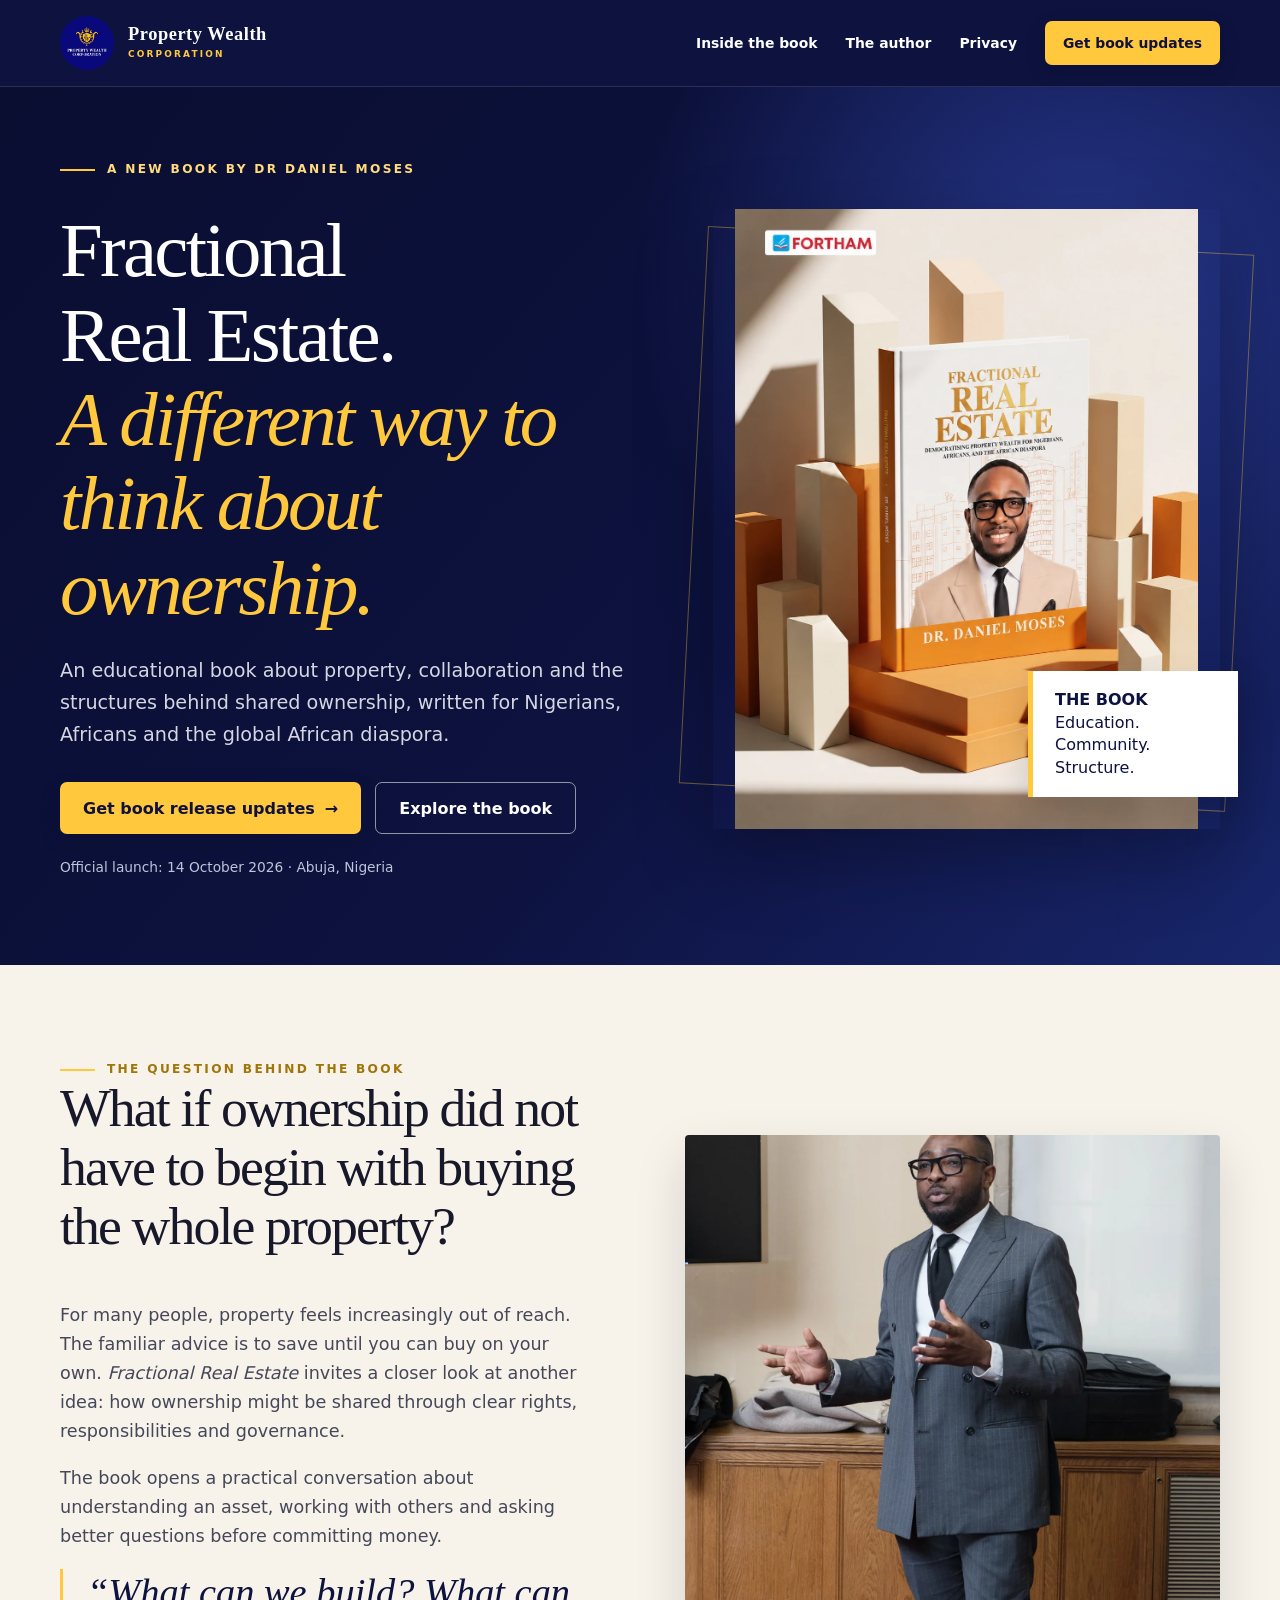
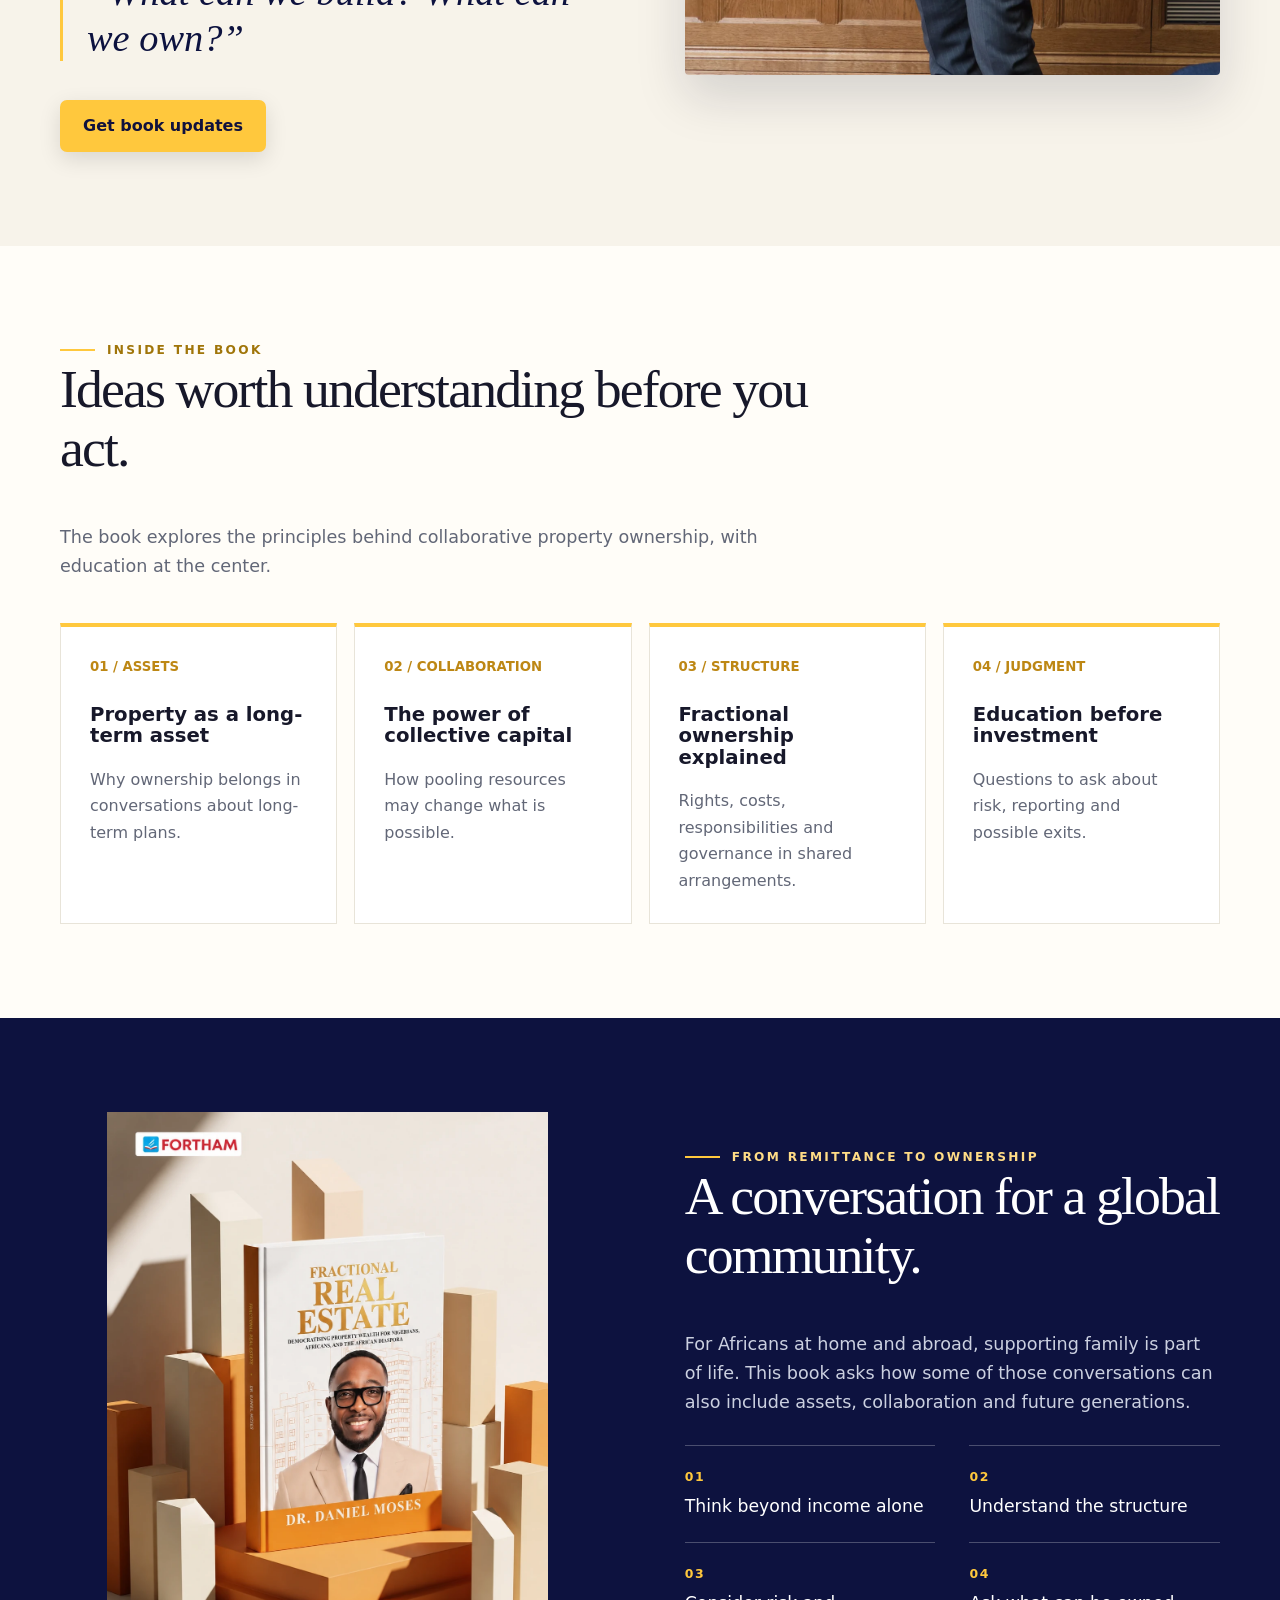
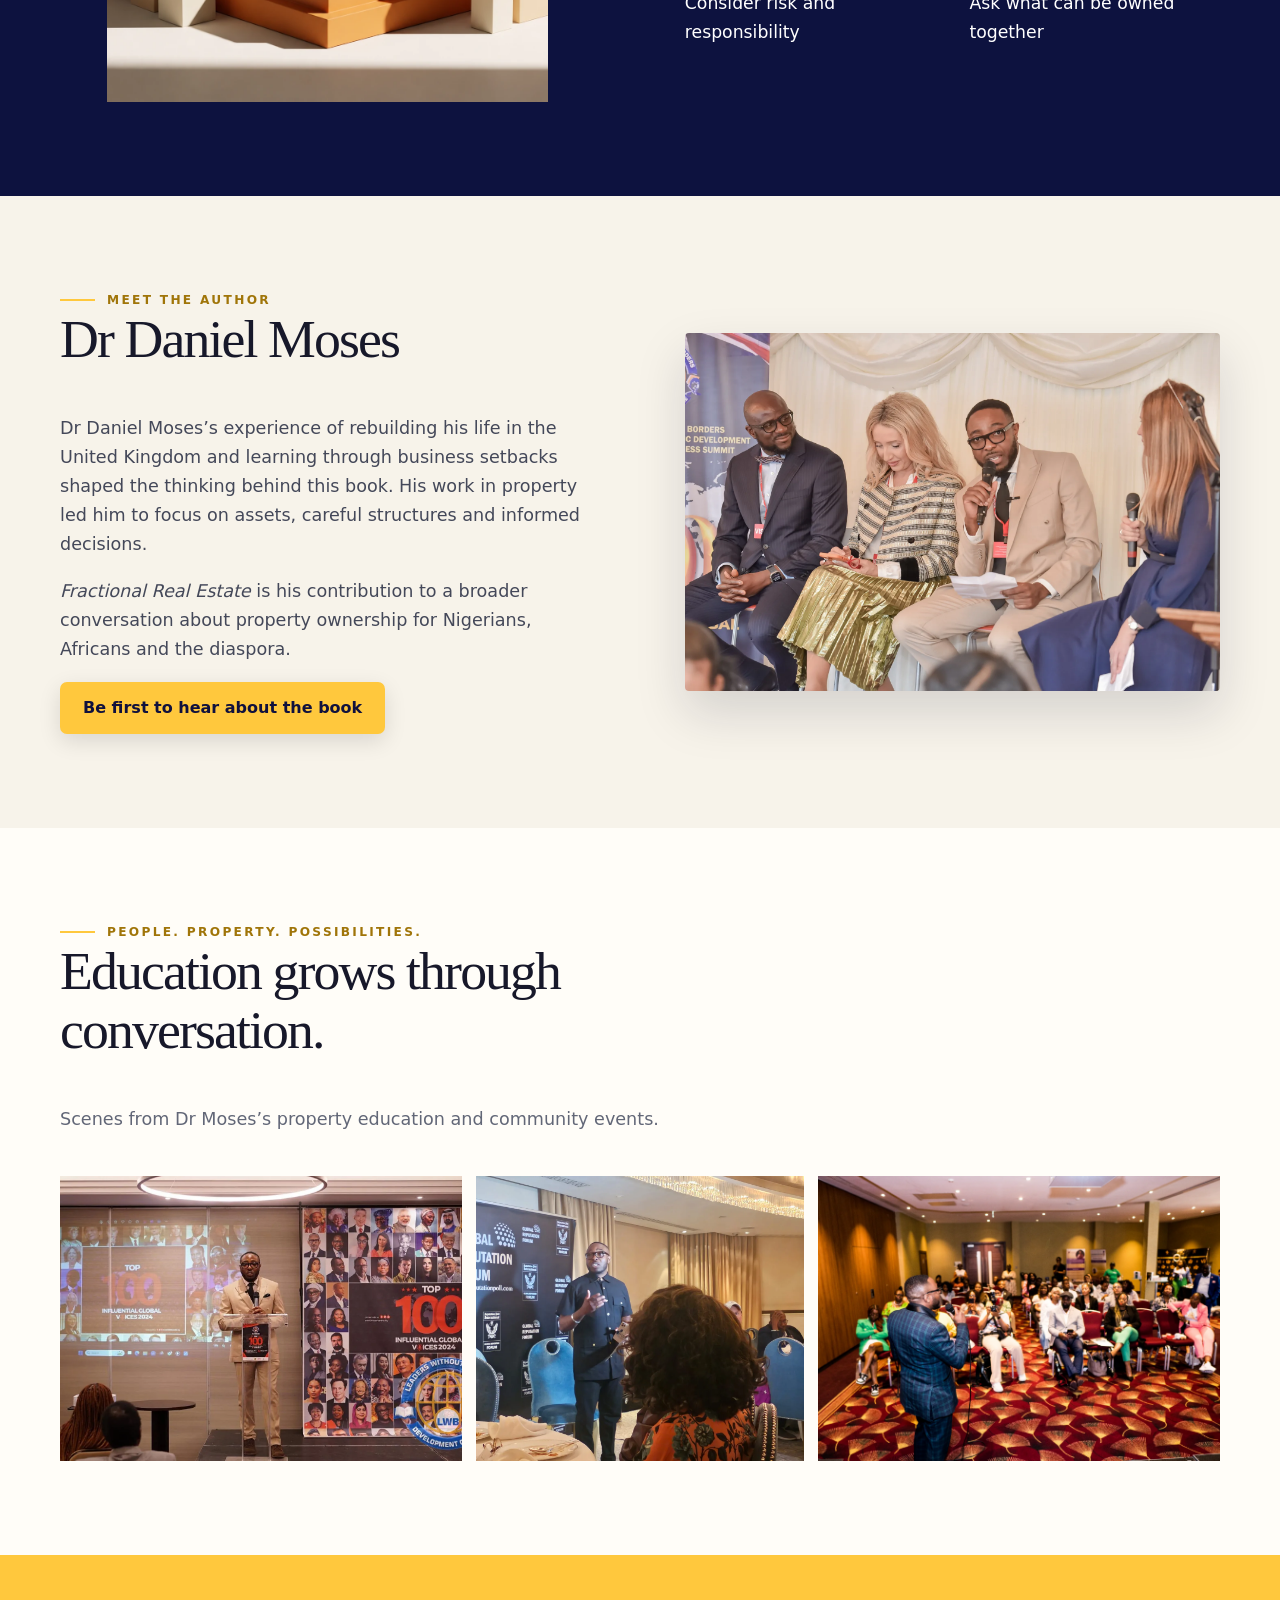
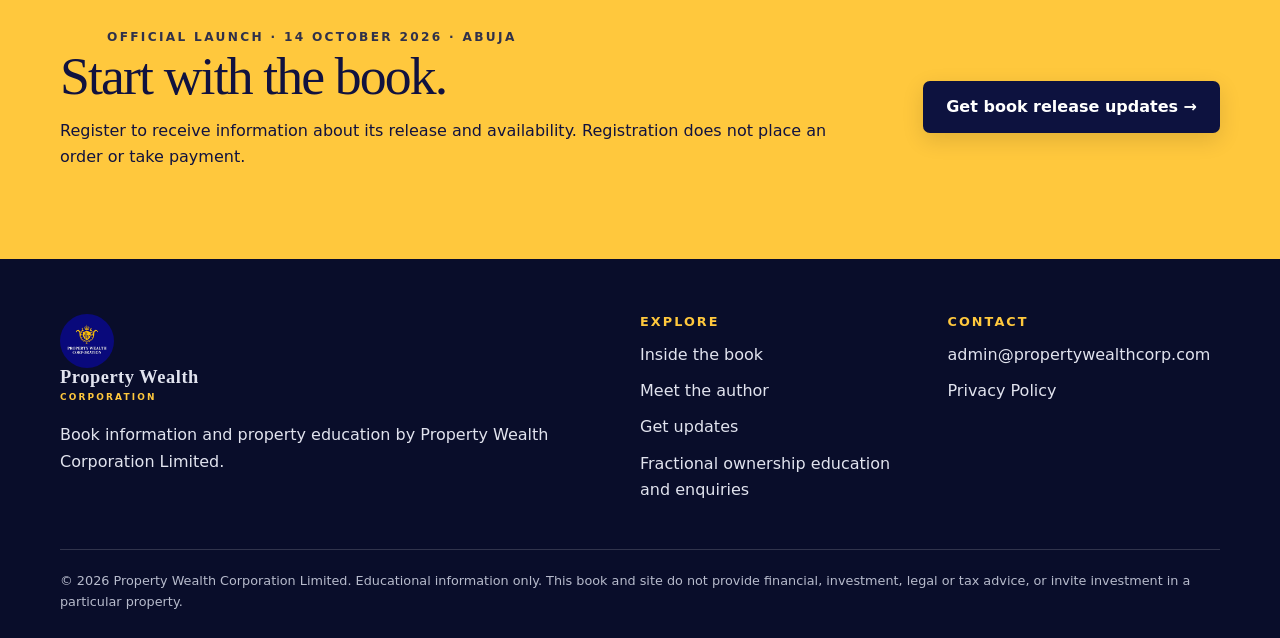
==== index.html @ f6a5531b "Verify book site ownership in Google Search Console" ====
<!doctype html><html lang="en"><head><meta charset="utf-8"><meta name="google-site-verification" content="OR-Pc8WTIj2CAglZZyAZ1Y0zHDVDRDXWeaP4wM5EGl0" /><meta name="viewport" content="width=device-width,initial-scale=1"><meta name="description" content="Explore Fractional Real Estate, the book by Dr Daniel Moses, and get release updates. Property education for Nigerians and the global African diaspora."><title>Fractional Real Estate Book by Dr Daniel Moses | PWC</title><link rel="canonical" href="https://danielmoses.fractionalrealestate.propertywealthcorp.com/"><meta name="robots" content="index,follow,max-image-preview:large"><meta property="og:type" content="website"><meta property="og:site_name" content="Property Wealth Corporation"><meta property="og:title" content="Fractional Real Estate Book by Dr Daniel Moses"><meta property="og:description" content="Explore the book by Dr Daniel Moses and register for release and availability updates."><meta property="og:url" content="https://danielmoses.fractionalrealestate.propertywealthcorp.com/"><meta property="og:image" content="https://danielmoses.fractionalrealestate.propertywealthcorp.com/assets/book-cover.webp"><meta name="twitter:card" content="summary_large_image"><script type="application/ld+json">{"@context":"https://schema.org","@type":"Book","name":"Fractional Real Estate","author":{"@type":"Person","name":"Dr Daniel Moses"},"publisher":{"@type":"Organization","name":"Property Wealth Corporation"},"url":"https://danielmoses.fractionalrealestate.propertywealthcorp.com/","image":"https://danielmoses.fractionalrealestate.propertywealthcorp.com/assets/book-cover.webp","inLanguage":"en"}</script><link rel="icon" href="assets/pwc-logo.jpg"><link rel="stylesheet" href="styles.css"></head><body><a class="skip" href="#main">Skip to content</a><header class="site-header"><div class="wrap header-inner"><a class="brand" href="./"><img src="assets/pwc-logo.jpg" alt="Property Wealth Corporation logo"><span>Property Wealth<small>CORPORATION</small></span></a><nav class="nav" aria-label="Primary navigation"><a href="#inside">Inside the book</a><a href="#author">The author</a><a href="privacy-policy/">Privacy</a><a class="btn" href="opt-in/">Get book updates</a></nav></div></header><main id="main"><section class="hero"><div class="wrap hero-grid"><div><div class="eyebrow">A new book by Dr Daniel Moses</div><h1>Fractional<br>Real Estate<span aria-hidden="true">.</span><br><em>A different way to think about ownership.</em></h1><p class="lead">An educational book about property, collaboration and the structures behind shared ownership, written for Nigerians, Africans and the global African diaspora.</p><div class="actions"><a class="btn" href="opt-in/">Get book release updates <span aria-hidden="true">→</span></a><a class="btn btn-outline" href="#inside">Explore the book</a></div><span class="hero-note">Official launch: 14 October 2026 · Abuja, Nigeria</span></div><div class="book-display"><img src="assets/book-cover.webp" alt="Cover of Fractional Real Estate by Dr Daniel Moses" fetchpriority="high" width="1084" height="1451"><div class="book-chip">THE BOOK<br><span style="font-weight:400">Education. Community. Structure.</span></div></div></div></section><section class="section cream"><div class="wrap split"><div><div class="eyebrow">The question behind the book</div><h2>What if ownership did not have to begin with buying the whole property?</h2><div class="prose"><p>For many people, property feels increasingly out of reach. The familiar advice is to save until you can buy on your own. <em>Fractional Real Estate</em> invites a closer look at another idea: how ownership might be shared through clear rights, responsibilities and governance.</p><p>The book opens a practical conversation about understanding an asset, working with others and asking better questions before committing money.</p></div><p class="quote">“What can we build? What can we own?”</p><a class="btn" href="opt-in/">Get book updates</a></div><div class="photo-frame"><img src="assets/author-event.webp" alt="Dr Daniel Moses speaking at an educational event" loading="lazy"></div></div></section><section class="section" id="inside"><div class="wrap"><div class="section-intro"><div class="eyebrow">Inside the book</div><h2>Ideas worth understanding before you act.</h2><p>The book explores the principles behind collaborative property ownership, with education at the center.</p></div><div class="cards"><article class="card"><span>01 / ASSETS</span><h3>Property as a long-term asset</h3><p>Why ownership belongs in conversations about long-term plans.</p></article><article class="card"><span>02 / COLLABORATION</span><h3>The power of collective capital</h3><p>How pooling resources may change what is possible.</p></article><article class="card"><span>03 / STRUCTURE</span><h3>Fractional ownership explained</h3><p>Rights, costs, responsibilities and governance in shared arrangements.</p></article><article class="card"><span>04 / JUDGMENT</span><h3>Education before investment</h3><p>Questions to ask about risk, reporting and possible exits.</p></article></div></div></section><section class="section dark"><div class="wrap split"><div class="book-side"><img src="assets/book-cover.webp" alt="Fractional Real Estate book cover" loading="lazy"></div><div><div class="eyebrow">From remittance to ownership</div><h2>A conversation for a global community.</h2><p class="prose">For Africans at home and abroad, supporting family is part of life. This book asks how some of those conversations can also include assets, collaboration and future generations.</p><ul class="book-list"><li><b>01</b>Think beyond income alone</li><li><b>02</b>Understand the structure</li><li><b>03</b>Consider risk and responsibility</li><li><b>04</b>Ask what can be owned together</li></ul></div></div></section><section class="section cream" id="author"><div class="wrap split"><div><div class="eyebrow">Meet the author</div><h2>Dr Daniel Moses</h2><div class="prose"><p>Dr Daniel Moses’s experience of rebuilding his life in the United Kingdom and learning through business setbacks shaped the thinking behind this book. His work in property led him to focus on assets, careful structures and informed decisions.</p><p><em>Fractional Real Estate</em> is his contribution to a broader conversation about property ownership for Nigerians, Africans and the diaspora.</p></div><a class="btn" href="opt-in/">Be first to hear about the book</a></div><div class="photo-frame"><img src="assets/author-portrait.webp" alt="Dr Daniel Moses participating in a property discussion" loading="lazy"></div></div></section><section class="section"><div class="wrap"><div class="section-intro"><div class="eyebrow">People. Property. Possibilities.</div><h2>Education grows through conversation.</h2><p>Scenes from Dr Moses’s property education and community events.</p></div><div class="image-strip"><img src="assets/community-1.webp" alt="Dr Moses speaking at an educational event" loading="lazy"><img src="assets/community-2.webp" alt="Dr Moses speaking with attendees" loading="lazy"><img src="assets/community-event.webp" alt="Property education event audience" loading="lazy"></div></div></section><section class="cta-band"><div class="wrap split"><div><div class="eyebrow" style="color:#30314a">Official launch · 14 October 2026 · Abuja</div><h2>Start with the book.</h2><p>Register to receive information about its release and availability. Registration does not place an order or take payment.</p></div><a class="btn" href="opt-in/">Get book release updates →</a></div></section></main><footer class="footer"><div class="wrap"><div class="footer-grid"><div><a class="brand" href="./"><img src="assets/pwc-logo.jpg" alt=""><span>Property Wealth<small>CORPORATION</small></span></a><p>Book information and property education by Property Wealth Corporation Limited.</p></div><div><h3>EXPLORE</h3><a href="#inside">Inside the book</a><br><a href="#author">Meet the author</a><br><a href="opt-in/">Get updates</a><br><a href="https://fractional.propertywealthcorp.com/">Fractional ownership education and enquiries</a></div><div><h3>CONTACT</h3><a href="mailto:admin@propertywealthcorp.com">admin@propertywealthcorp.com</a><br><a href="privacy-policy/">Privacy Policy</a></div></div><div class="footer-bottom">© 2026 Property Wealth Corporation Limited. Educational information only. This book and site do not provide financial, investment, legal or tax advice, or invite investment in a particular property.</div></div></footer></body></html>
---- styles.css ----
:root{--navy:#0d123f;--navy2:#17236e;--gold:#ffc83d;--cream:#fffdf8;--ink:#17182a;--muted:#626777;--line:#e8e4d9;--serif:Georgia,'Times New Roman',serif;--sans:Inter,ui-sans-serif,system-ui,-apple-system,BlinkMacSystemFont,'Segoe UI',sans-serif}*{box-sizing:border-box}html{scroll-behavior:smooth}body{margin:0;background:var(--cream);color:var(--ink);font:16px/1.65 var(--sans)}img{max-width:100%;display:block}a{color:inherit}h1,h2,h3,p{margin-top:0}h1,h2,h3{line-height:1.1}h1,h2{font-family:var(--serif);font-weight:500;letter-spacing:-.035em}h1{font-size:clamp(3.1rem,6vw,5.85rem)}h2{font-size:clamp(2.5rem,4.2vw,4.4rem)}h3{font-size:1.23rem}.wrap{width:min(1160px,calc(100% - 40px));margin:auto}.skip{position:absolute;left:-9999px;top:8px;background:#fff;padding:8px;z-index:20}.skip:focus{left:8px}.site-header{background:var(--navy);color:white;border-bottom:1px solid rgba(255,255,255,.12)}.header-inner{min-height:86px;display:flex;align-items:center;justify-content:space-between;gap:28px}.brand{display:flex;align-items:center;gap:14px;text-decoration:none;font-family:var(--serif);font-weight:bold;line-height:1.03;letter-spacing:.03em;font-size:1.15rem}.brand img{width:54px;height:54px;object-fit:cover;border-radius:50%}.brand small{display:block;font:700 .56rem/1.5 var(--sans);letter-spacing:.24em;color:var(--gold);margin-top:4px}.nav{display:flex;align-items:center;gap:28px;font-weight:700;font-size:.87rem}.nav a{text-decoration:none}.nav a:hover,.nav a:focus-visible{text-decoration:underline}.btn{display:inline-flex;justify-content:center;align-items:center;gap:10px;min-height:52px;padding:13px 23px;border-radius:7px;background:var(--gold);color:#10113d;text-decoration:none;font-weight:800;line-height:1.2;box-shadow:0 7px 22px rgba(0,0,0,.12);transition:transform .2s,background .2s}.btn:hover{transform:translateY(-2px);background:#ffd665}.btn-outline{background:transparent;color:white;border:1px solid rgba(255,255,255,.55);box-shadow:none}.btn-outline:hover{background:rgba(255,255,255,.1)}.nav .btn{min-height:44px;padding:10px 18px}.eyebrow{font-size:.76rem;font-weight:800;letter-spacing:.19em;text-transform:uppercase;color:#a07509}.eyebrow:before{content:'';display:inline-block;width:35px;height:2px;background:var(--gold);vertical-align:middle;margin-right:12px}.hero{background:radial-gradient(circle at 85% 22%,#253689 0,transparent 35%),linear-gradient(130deg,#0a0e31,var(--navy) 58%,#18266b);color:#fff;overflow:hidden}.hero-grid{display:grid;grid-template-columns:1fr .86fr;gap:5vw;align-items:center;min-height:690px;padding:72px 0 86px}.hero .eyebrow{color:#ffdb7b}.hero h1{margin:30px 0 24px}.hero h1 em{color:var(--gold);font-weight:400}.hero p.lead{font-size:1.2rem;color:#d4d6e2;max-width:610px}.actions{display:flex;gap:14px;flex-wrap:wrap;margin-top:32px}.hero-note{display:block;margin-top:22px;color:#bfc4da;font-size:.86rem}.book-display{position:relative}.book-display:before{content:'';position:absolute;inset:5% -4%;border:1px solid rgba(255,200,61,.4);transform:rotate(3deg)}.book-display img{position:relative;width:100%;max-height:620px;object-fit:contain;box-shadow:0 28px 70px rgba(0,0,0,.3)}.book-chip{position:absolute;right:-18px;bottom:32px;background:#fff;color:var(--navy);padding:18px 22px;border-left:5px solid var(--gold);box-shadow:0 15px 35px rgba(0,0,0,.16);font-weight:800;line-height:1.4;max-width:210px}.section{padding:94px 0}.section-intro{max-width:760px;margin-bottom:42px}.section-intro p:last-child{font-size:1.1rem;color:var(--muted)}.cream{background:#f7f3ea}.split{display:grid;grid-template-columns:1fr 1fr;align-items:center;gap:7vw}.prose{font-size:1.1rem;color:#444859}.prose p{margin-bottom:18px}.quote{font:italic clamp(1.7rem,3vw,2.7rem)/1.2 var(--serif);color:var(--navy);padding-left:24px;border-left:3px solid var(--gold)}.photo-frame{border-radius:4px;overflow:hidden;box-shadow:0 22px 50px rgba(18,22,45,.15)}.photo-frame img{width:100%;height:100%;max-height:540px;object-fit:cover}.cards{display:grid;grid-template-columns:repeat(4,1fr);gap:17px}.card{background:#fff;padding:29px;border:1px solid var(--line);border-top:4px solid var(--gold);min-height:215px}.card span{display:block;color:#bd8714;font-weight:800;font-size:.83rem;margin-bottom:26px}.card p{color:var(--muted);margin-bottom:0}.dark{background:var(--navy);color:white}.dark .eyebrow{color:#ffdc86}.dark .prose,.dark .section-intro p:last-child{color:#cbd0e0}.book-list{display:grid;grid-template-columns:1fr 1fr;gap:0 34px;list-style:none;padding:0;margin:28px 0 0}.book-list li{padding:21px 0;border-top:1px solid rgba(255,255,255,.25);font-size:1.08rem}.book-list b{display:block;color:var(--gold);font-size:.78rem;letter-spacing:.13em;margin-bottom:5px}.book-side img{max-height:590px;margin:auto;object-fit:contain}.image-strip{display:grid;grid-template-columns:1.1fr .9fr 1.1fr;gap:14px}.image-strip img{width:100%;height:285px;object-fit:cover}.fine{font-size:.85rem;color:var(--muted)}.cta-band{padding:72px 0;background:#ffc83d;color:#11123f}.cta-band .split{grid-template-columns:1.5fr auto}.cta-band h2{margin-bottom:12px}.cta-band .btn{background:var(--navy);color:#fff}.footer{background:#090d2a;color:#e1e3ee;padding:55px 0 26px}.footer-grid{display:grid;grid-template-columns:2fr 1fr 1fr;gap:35px}.footer h3{color:var(--gold);font:800 .8rem var(--sans);letter-spacing:.16em}.footer a{display:inline-block;margin-bottom:10px;text-decoration:none}.footer a:hover{text-decoration:underline}.footer .brand{margin-bottom:18px}.footer-bottom{border-top:1px solid rgba(255,255,255,.16);margin-top:35px;padding-top:20px;font-size:.8rem;color:#b7bbcc}.subhero{background:var(--navy);color:white;padding:75px 0}.subhero .eyebrow{color:#ffdc86}.subhero h1{max-width:900px;margin:22px 0}.subhero p{max-width:760px;color:#d0d4e4;font-size:1.12rem}.form-layout{display:grid;grid-template-columns:.72fr 1.28fr;gap:42px;align-items:start}.form-aside{position:sticky;top:24px}.form-aside img{width:100%;max-height:440px;object-fit:contain}.form-panel{background:white;border:1px solid var(--line);padding:18px;box-shadow:0 18px 45px rgba(10,16,45,.1)}.form-panel iframe{width:100%;height:1360px;border:0;display:block}.notice{background:#f7f3ea;border-left:4px solid var(--gold);padding:18px 21px;font-size:.9rem}.notice a{font-weight:700}.thank-you-card{max-width:850px;margin:auto;text-align:center}.thank-you-card img{height:250px;width:auto;margin:0 auto 25px}.policy{display:grid;grid-template-columns:240px 1fr;gap:65px;align-items:start}.policy-nav{position:sticky;top:25px;background:#f7f3ea;padding:22px}.policy-nav a{display:block;padding:6px 0;font-size:.9rem}.policy-content section{padding:25px 0;border-top:1px solid var(--line)}.policy-content h2{font-size:2rem}.policy-content p,.policy-content li{color:#45495a}.policy-content ul{padding-left:22px}.legal-small{font-size:.84rem;color:#707587}@media(max-width:850px){.nav{gap:13px;flex-wrap:wrap;justify-content:flex-end}.nav a:not(.btn){display:none}.hero-grid,.split,.form-layout,.policy{grid-template-columns:1fr}.hero-grid{padding:60px 0}.book-display{max-width:520px;margin:auto}.cards{grid-template-columns:repeat(2,1fr)}.book-side{order:-1}.footer-grid{grid-template-columns:1fr 1fr}.policy-nav,.form-aside{position:static}.form-aside img{max-height:320px}}@media(max-width:580px){.wrap{width:min(100% - 28px,1160px)}.header-inner{min-height:75px}.brand{font-size:.95rem}.brand img{width:46px;height:46px}.nav .btn{font-size:.75rem;padding:9px 10px}.hero-grid{gap:35px;padding:48px 0 70px}.book-chip{right:-5px;bottom:10px;padding:10px;font-size:.8rem}.section{padding:66px 0}.cards,.book-list,.image-strip,.footer-grid,.cta-band .split{grid-template-columns:1fr}.image-strip img{height:230px}.form-panel{padding:5px}.form-panel iframe{height:1520px}.footer{padding-top:45px}}
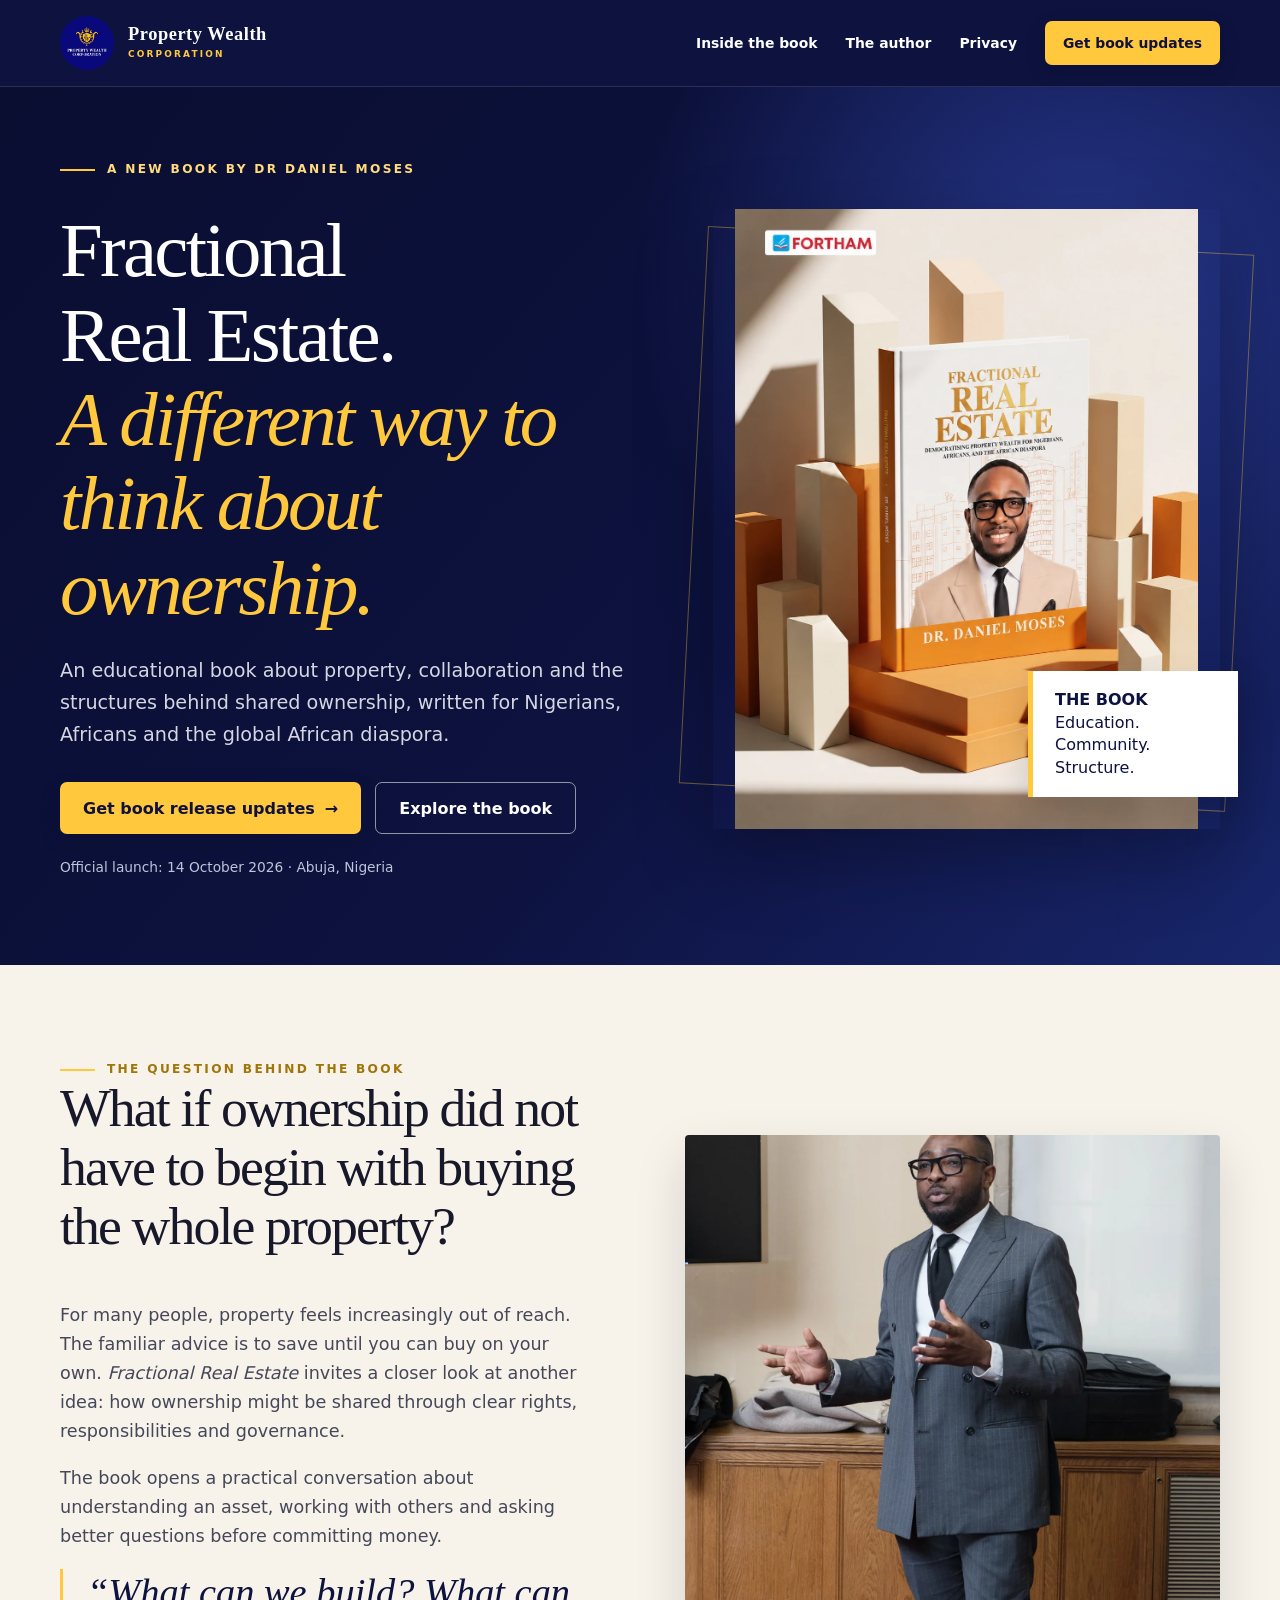
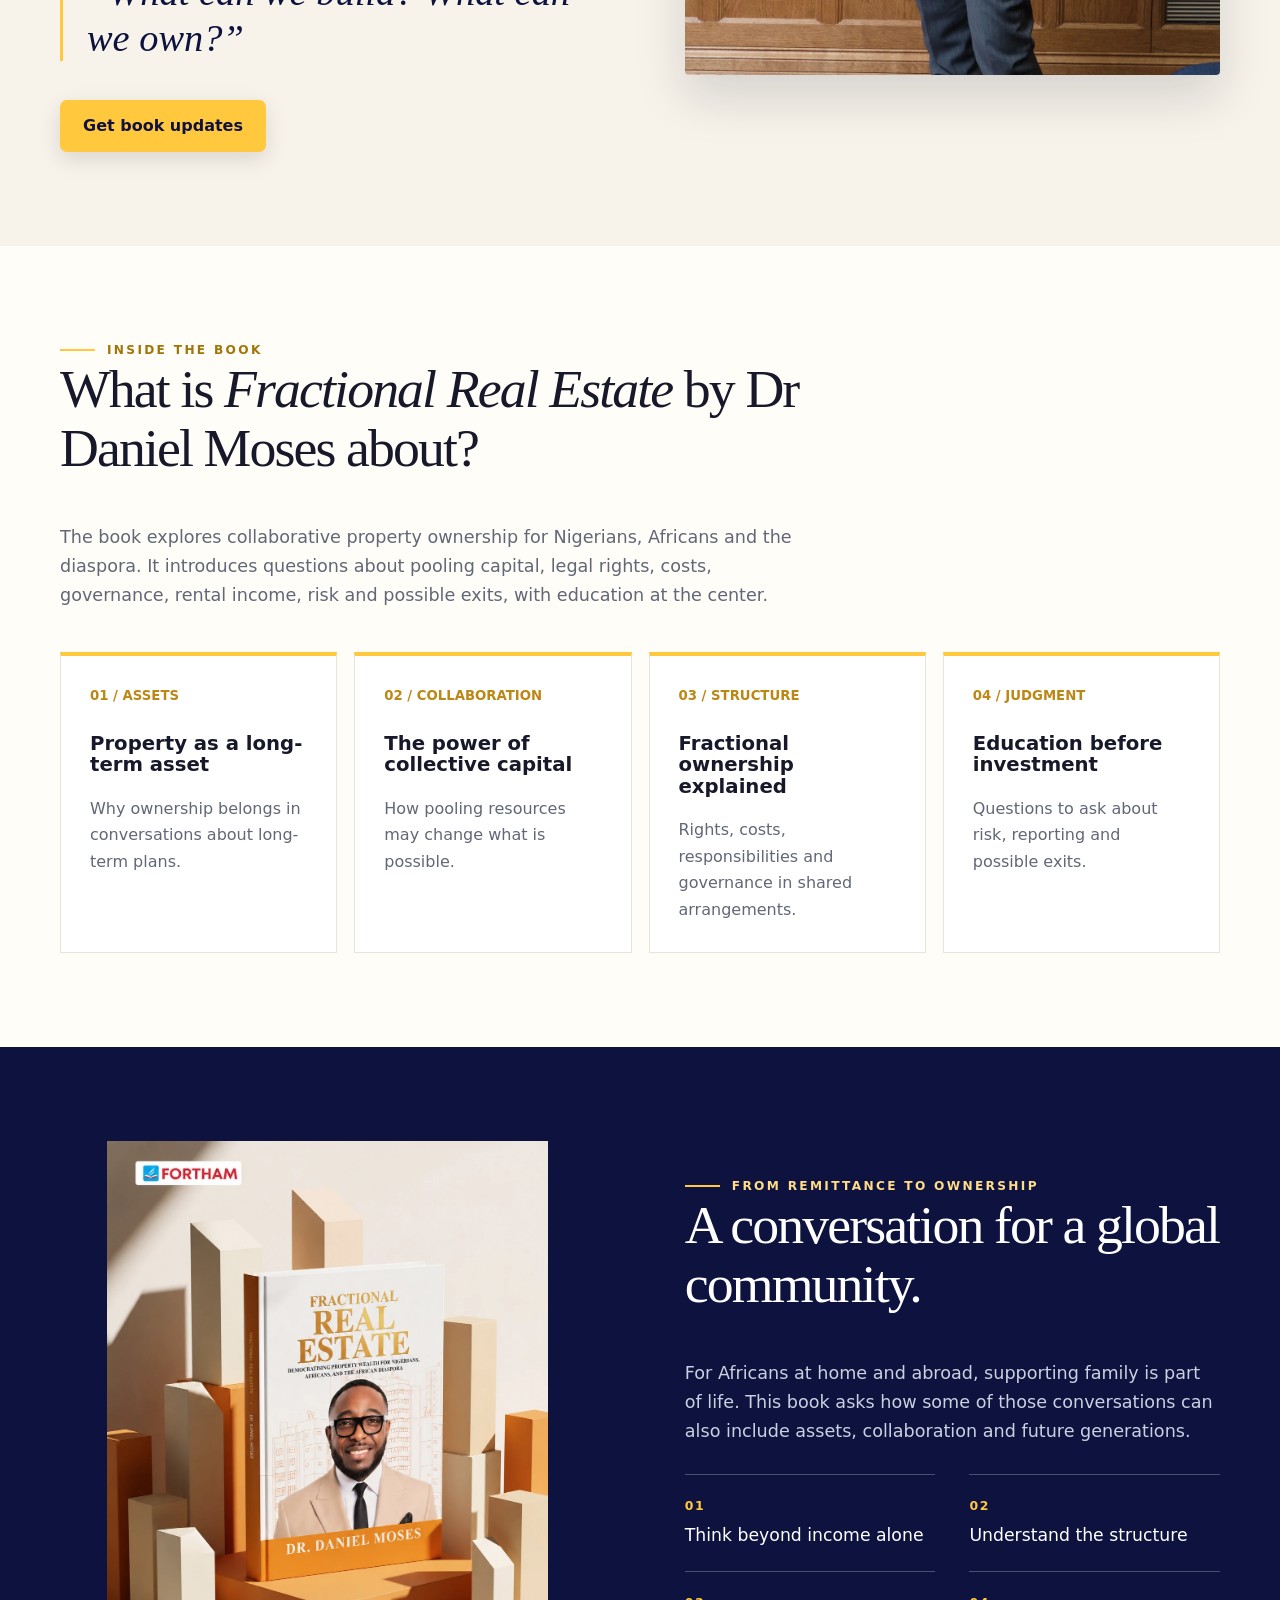
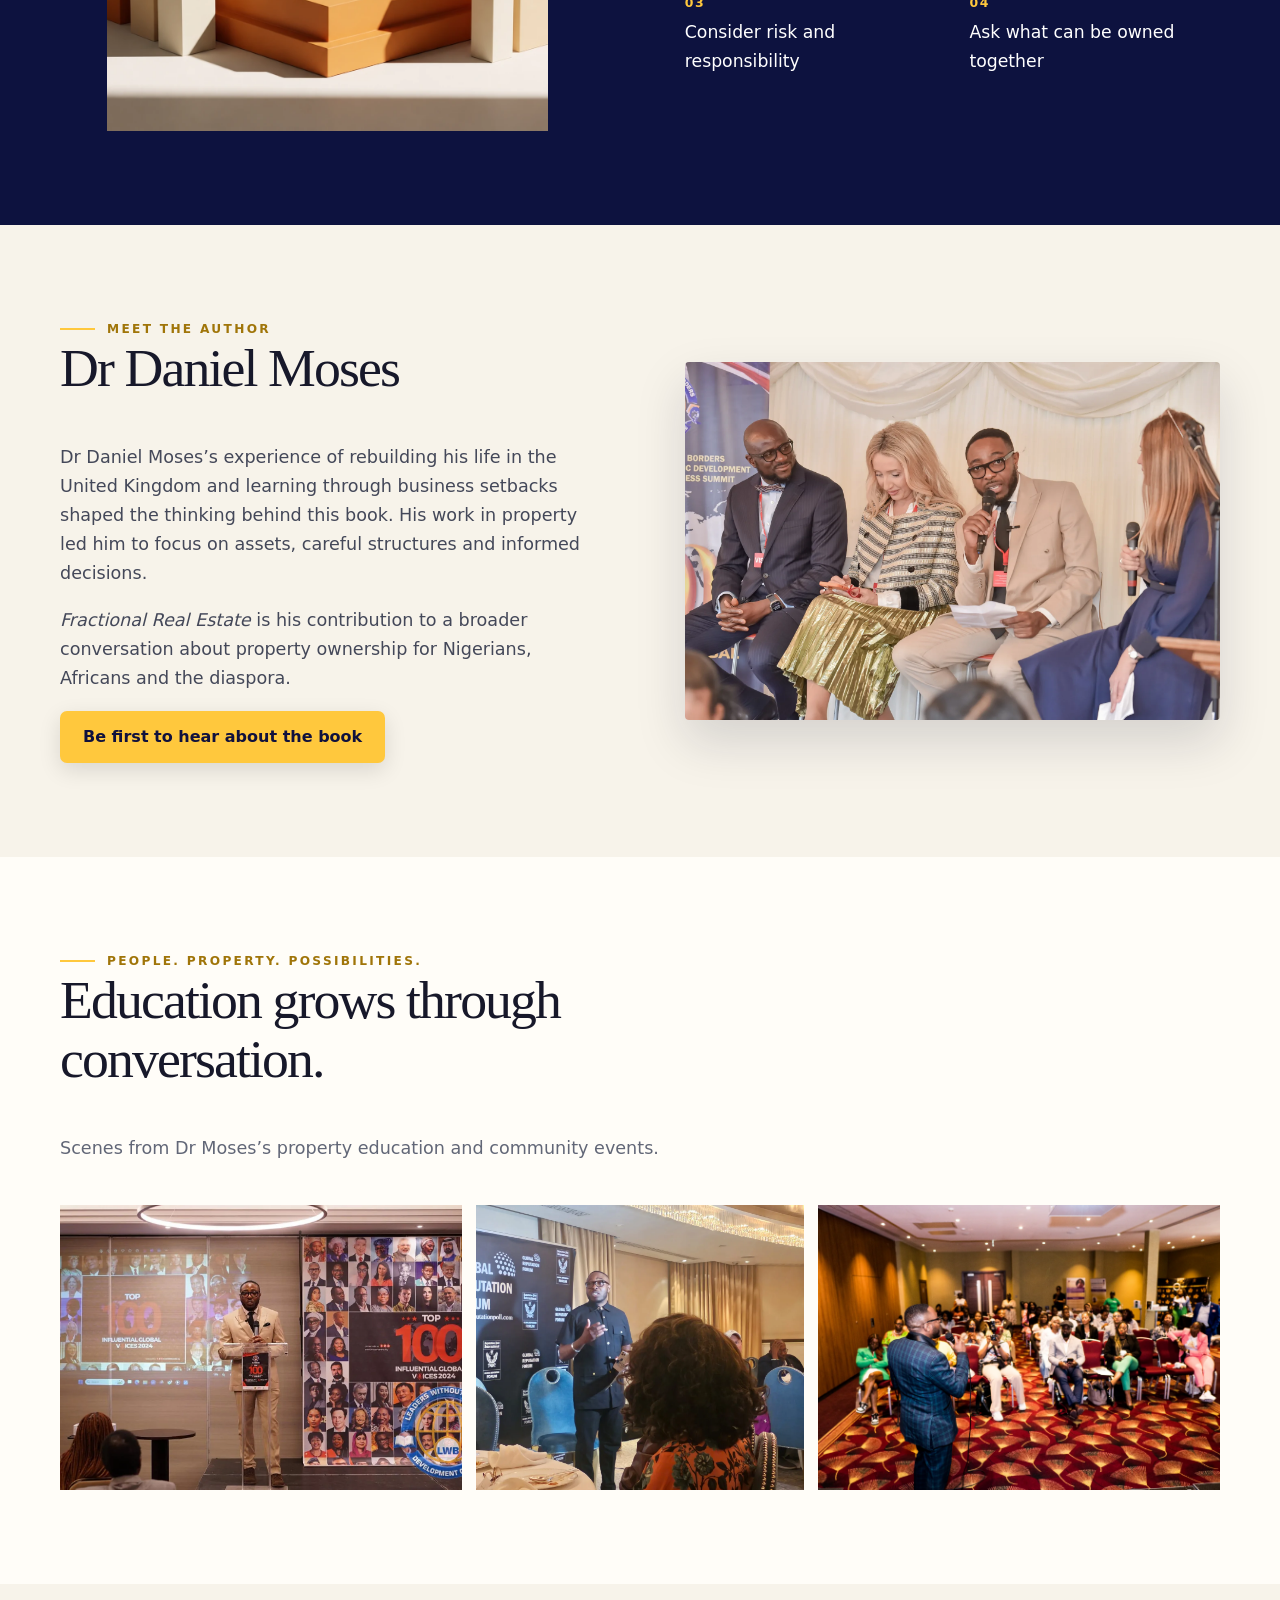
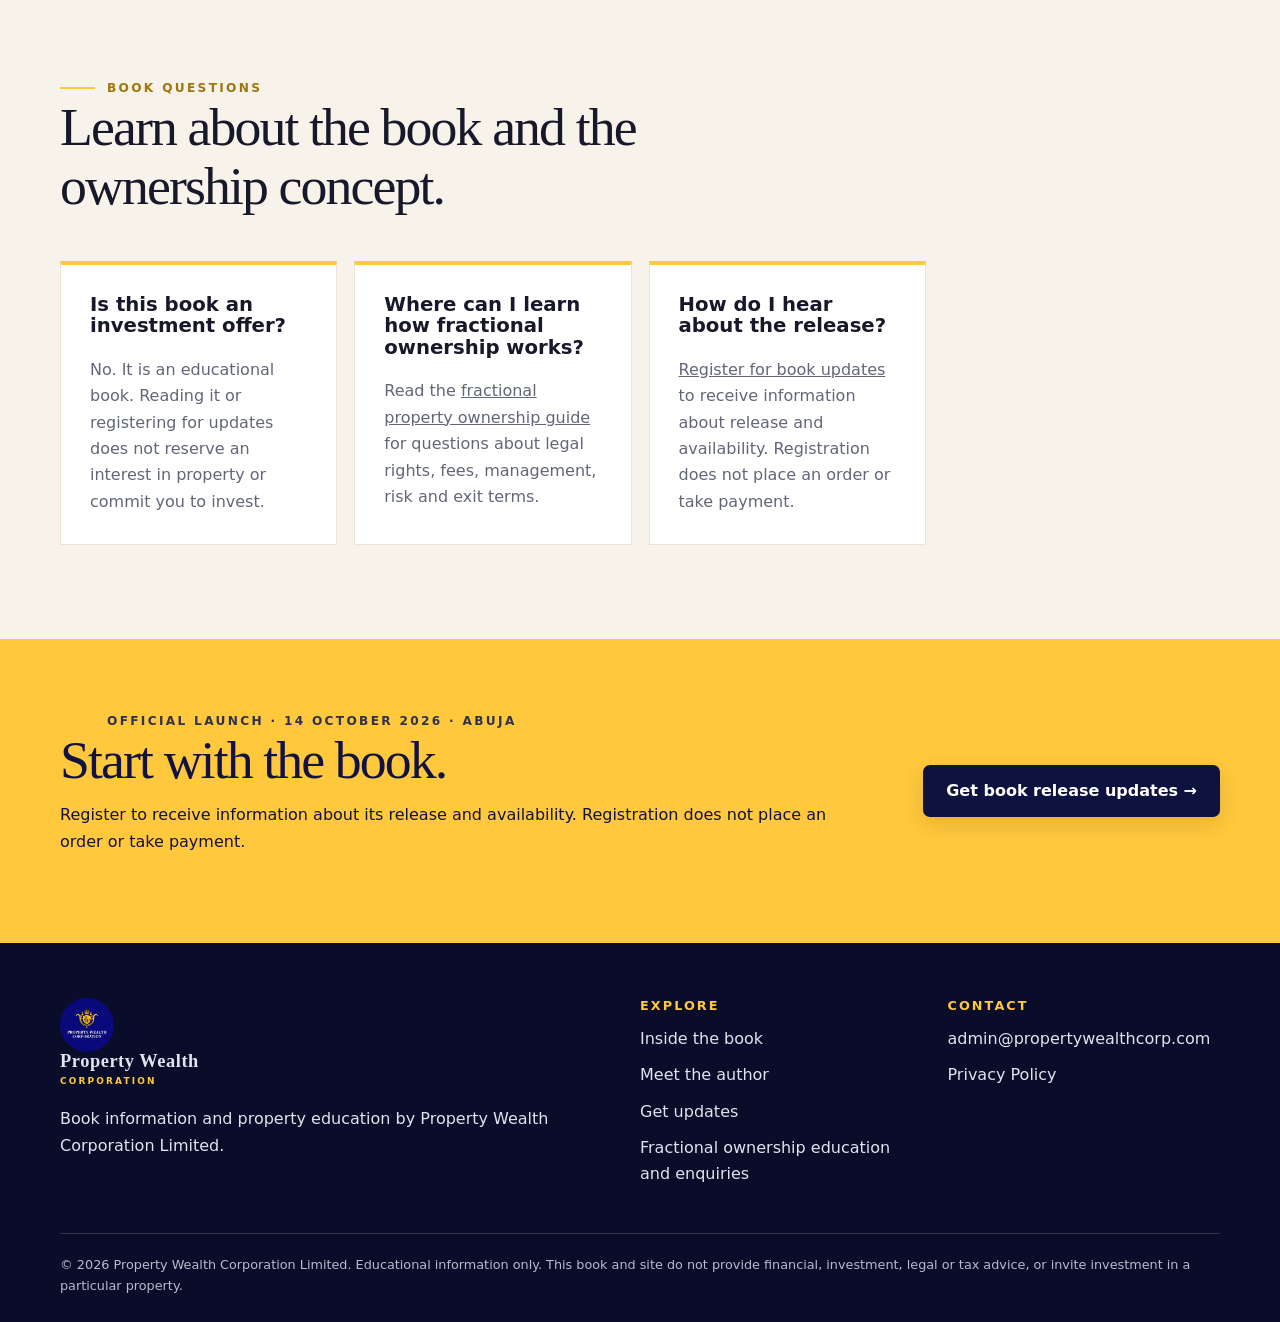
==== commit 1483093a: "Add distinct book search answers and ownership guide link" ====
--- a/index.html
+++ b/index.html
@@ -1 +1 @@
-<!doctype html><html lang="en"><head><meta charset="utf-8"><meta name="google-site-verification" content="OR-Pc8WTIj2CAglZZyAZ1Y0zHDVDRDXWeaP4wM5EGl0" /><meta name="viewport" content="width=device-width,initial-scale=1"><meta name="description" content="Explore Fractional Real Estate, the book by Dr Daniel Moses, and get release updates. Property education for Nigerians and the global African diaspora."><title>Fractional Real Estate Book by Dr Daniel Moses | PWC</title><link rel="canonical" href="https://danielmoses.fractionalrealestate.propertywealthcorp.com/"><meta name="robots" content="index,follow,max-image-preview:large"><meta property="og:type" content="website"><meta property="og:site_name" content="Property Wealth Corporation"><meta property="og:title" content="Fractional Real Estate Book by Dr Daniel Moses"><meta property="og:description" content="Explore the book by Dr Daniel Moses and register for release and availability updates."><meta property="og:url" content="https://danielmoses.fractionalrealestate.propertywealthcorp.com/"><meta property="og:image" content="https://danielmoses.fractionalrealestate.propertywealthcorp.com/assets/book-cover.webp"><meta name="twitter:card" content="summary_large_image"><script type="application/ld+json">{"@context":"https://schema.org","@type":"Book","name":"Fractional Real Estate","author":{"@type":"Person","name":"Dr Daniel Moses"},"publisher":{"@type":"Organization","name":"Property Wealth Corporation"},"url":"https://danielmoses.fractionalrealestate.propertywealthcorp.com/","image":"https://danielmoses.fractionalrealestate.propertywealthcorp.com/assets/book-cover.webp","inLanguage":"en"}</script><link rel="icon" href="assets/pwc-logo.jpg"><link rel="stylesheet" href="styles.css"></head><body><a class="skip" href="#main">Skip to content</a><header class="site-header"><div class="wrap header-inner"><a class="brand" href="./"><img src="assets/pwc-logo.jpg" alt="Property Wealth Corporation logo"><span>Property Wealth<small>CORPORATION</small></span></a><nav class="nav" aria-label="Primary navigation"><a href="#inside">Inside the book</a><a href="#author">The author</a><a href="privacy-policy/">Privacy</a><a class="btn" href="opt-in/">Get book updates</a></nav></div></header><main id="main"><section class="hero"><div class="wrap hero-grid"><div><div class="eyebrow">A new book by Dr Daniel Moses</div><h1>Fractional<br>Real Estate<span aria-hidden="true">.</span><br><em>A different way to think about ownership.</em></h1><p class="lead">An educational book about property, collaboration and the structures behind shared ownership, written for Nigerians, Africans and the global African diaspora.</p><div class="actions"><a class="btn" href="opt-in/">Get book release updates <span aria-hidden="true">→</span></a><a class="btn btn-outline" href="#inside">Explore the book</a></div><span class="hero-note">Official launch: 14 October 2026 · Abuja, Nigeria</span></div><div class="book-display"><img src="assets/book-cover.webp" alt="Cover of Fractional Real Estate by Dr Daniel Moses" fetchpriority="high" width="1084" height="1451"><div class="book-chip">THE BOOK<br><span style="font-weight:400">Education. Community. Structure.</span></div></div></div></section><section class="section cream"><div class="wrap split"><div><div class="eyebrow">The question behind the book</div><h2>What if ownership did not have to begin with buying the whole property?</h2><div class="prose"><p>For many people, property feels increasingly out of reach. The familiar advice is to save until you can buy on your own. <em>Fractional Real Estate</em> invites a closer look at another idea: how ownership might be shared through clear rights, responsibilities and governance.</p><p>The book opens a practical conversation about understanding an asset, working with others and asking better questions before committing money.</p></div><p class="quote">“What can we build? What can we own?”</p><a class="btn" href="opt-in/">Get book updates</a></div><div class="photo-frame"><img src="assets/author-event.webp" alt="Dr Daniel Moses speaking at an educational event" loading="lazy"></div></div></section><section class="section" id="inside"><div class="wrap"><div class="section-intro"><div class="eyebrow">Inside the book</div><h2>Ideas worth understanding before you act.</h2><p>The book explores the principles behind collaborative property ownership, with education at the center.</p></div><div class="cards"><article class="card"><span>01 / ASSETS</span><h3>Property as a long-term asset</h3><p>Why ownership belongs in conversations about long-term plans.</p></article><article class="card"><span>02 / COLLABORATION</span><h3>The power of collective capital</h3><p>How pooling resources may change what is possible.</p></article><article class="card"><span>03 / STRUCTURE</span><h3>Fractional ownership explained</h3><p>Rights, costs, responsibilities and governance in shared arrangements.</p></article><article class="card"><span>04 / JUDGMENT</span><h3>Education before investment</h3><p>Questions to ask about risk, reporting and possible exits.</p></article></div></div></section><section class="section dark"><div class="wrap split"><div class="book-side"><img src="assets/book-cover.webp" alt="Fractional Real Estate book cover" loading="lazy"></div><div><div class="eyebrow">From remittance to ownership</div><h2>A conversation for a global community.</h2><p class="prose">For Africans at home and abroad, supporting family is part of life. This book asks how some of those conversations can also include assets, collaboration and future generations.</p><ul class="book-list"><li><b>01</b>Think beyond income alone</li><li><b>02</b>Understand the structure</li><li><b>03</b>Consider risk and responsibility</li><li><b>04</b>Ask what can be owned together</li></ul></div></div></section><section class="section cream" id="author"><div class="wrap split"><div><div class="eyebrow">Meet the author</div><h2>Dr Daniel Moses</h2><div class="prose"><p>Dr Daniel Moses’s experience of rebuilding his life in the United Kingdom and learning through business setbacks shaped the thinking behind this book. His work in property led him to focus on assets, careful structures and informed decisions.</p><p><em>Fractional Real Estate</em> is his contribution to a broader conversation about property ownership for Nigerians, Africans and the diaspora.</p></div><a class="btn" href="opt-in/">Be first to hear about the book</a></div><div class="photo-frame"><img src="assets/author-portrait.webp" alt="Dr Daniel Moses participating in a property discussion" loading="lazy"></div></div></section><section class="section"><div class="wrap"><div class="section-intro"><div class="eyebrow">People. Property. Possibilities.</div><h2>Education grows through conversation.</h2><p>Scenes from Dr Moses’s property education and community events.</p></div><div class="image-strip"><img src="assets/community-1.webp" alt="Dr Moses speaking at an educational event" loading="lazy"><img src="assets/community-2.webp" alt="Dr Moses speaking with attendees" loading="lazy"><img src="assets/community-event.webp" alt="Property education event audience" loading="lazy"></div></div></section><section class="cta-band"><div class="wrap split"><div><div class="eyebrow" style="color:#30314a">Official launch · 14 October 2026 · Abuja</div><h2>Start with the book.</h2><p>Register to receive information about its release and availability. Registration does not place an order or take payment.</p></div><a class="btn" href="opt-in/">Get book release updates →</a></div></section></main><footer class="footer"><div class="wrap"><div class="footer-grid"><div><a class="brand" href="./"><img src="assets/pwc-logo.jpg" alt=""><span>Property Wealth<small>CORPORATION</small></span></a><p>Book information and property education by Property Wealth Corporation Limited.</p></div><div><h3>EXPLORE</h3><a href="#inside">Inside the book</a><br><a href="#author">Meet the author</a><br><a href="opt-in/">Get updates</a><br><a href="https://fractional.propertywealthcorp.com/">Fractional ownership education and enquiries</a></div><div><h3>CONTACT</h3><a href="mailto:admin@propertywealthcorp.com">admin@propertywealthcorp.com</a><br><a href="privacy-policy/">Privacy Policy</a></div></div><div class="footer-bottom">© 2026 Property Wealth Corporation Limited. Educational information only. This book and site do not provide financial, investment, legal or tax advice, or invite investment in a particular property.</div></div></footer></body></html>
+<!doctype html><html lang="en"><head><meta charset="utf-8"><meta name="google-site-verification" content="OR-Pc8WTIj2CAglZZyAZ1Y0zHDVDRDXWeaP4wM5EGl0" /><meta name="viewport" content="width=device-width,initial-scale=1"><meta name="description" content="Explore Fractional Real Estate, the book by Dr Daniel Moses, and get release updates. Property education for Nigerians and the global African diaspora."><title>Fractional Real Estate Book by Dr Daniel Moses | PWC</title><link rel="canonical" href="https://danielmoses.fractionalrealestate.propertywealthcorp.com/"><meta name="robots" content="index,follow,max-image-preview:large"><meta property="og:type" content="website"><meta property="og:site_name" content="Property Wealth Corporation"><meta property="og:title" content="Fractional Real Estate Book by Dr Daniel Moses"><meta property="og:description" content="Explore the book by Dr Daniel Moses and register for release and availability updates."><meta property="og:url" content="https://danielmoses.fractionalrealestate.propertywealthcorp.com/"><meta property="og:image" content="https://danielmoses.fractionalrealestate.propertywealthcorp.com/assets/book-cover.webp"><meta name="twitter:card" content="summary_large_image"><script type="application/ld+json">{"@context":"https://schema.org","@type":"Book","name":"Fractional Real Estate","author":{"@type":"Person","name":"Dr Daniel Moses"},"publisher":{"@type":"Organization","name":"Property Wealth Corporation"},"url":"https://danielmoses.fractionalrealestate.propertywealthcorp.com/","image":"https://danielmoses.fractionalrealestate.propertywealthcorp.com/assets/book-cover.webp","inLanguage":"en"}</script><link rel="icon" href="assets/pwc-logo.jpg"><link rel="stylesheet" href="styles.css"></head><body><a class="skip" href="#main">Skip to content</a><header class="site-header"><div class="wrap header-inner"><a class="brand" href="./"><img src="assets/pwc-logo.jpg" alt="Property Wealth Corporation logo"><span>Property Wealth<small>CORPORATION</small></span></a><nav class="nav" aria-label="Primary navigation"><a href="#inside">Inside the book</a><a href="#author">The author</a><a href="privacy-policy/">Privacy</a><a class="btn" href="opt-in/">Get book updates</a></nav></div></header><main id="main"><section class="hero"><div class="wrap hero-grid"><div><div class="eyebrow">A new book by Dr Daniel Moses</div><h1>Fractional<br>Real Estate<span aria-hidden="true">.</span><br><em>A different way to think about ownership.</em></h1><p class="lead">An educational book about property, collaboration and the structures behind shared ownership, written for Nigerians, Africans and the global African diaspora.</p><div class="actions"><a class="btn" href="opt-in/">Get book release updates <span aria-hidden="true">→</span></a><a class="btn btn-outline" href="#inside">Explore the book</a></div><span class="hero-note">Official launch: 14 October 2026 · Abuja, Nigeria</span></div><div class="book-display"><img src="assets/book-cover.webp" alt="Cover of Fractional Real Estate by Dr Daniel Moses" fetchpriority="high" width="1084" height="1451"><div class="book-chip">THE BOOK<br><span style="font-weight:400">Education. Community. Structure.</span></div></div></div></section><section class="section cream"><div class="wrap split"><div><div class="eyebrow">The question behind the book</div><h2>What if ownership did not have to begin with buying the whole property?</h2><div class="prose"><p>For many people, property feels increasingly out of reach. The familiar advice is to save until you can buy on your own. <em>Fractional Real Estate</em> invites a closer look at another idea: how ownership might be shared through clear rights, responsibilities and governance.</p><p>The book opens a practical conversation about understanding an asset, working with others and asking better questions before committing money.</p></div><p class="quote">“What can we build? What can we own?”</p><a class="btn" href="opt-in/">Get book updates</a></div><div class="photo-frame"><img src="assets/author-event.webp" alt="Dr Daniel Moses speaking at an educational event" loading="lazy"></div></div></section><section class="section" id="inside"><div class="wrap"><div class="section-intro"><div class="eyebrow">Inside the book</div><h2>What is <em>Fractional Real Estate</em> by Dr Daniel Moses about?</h2><p>The book explores collaborative property ownership for Nigerians, Africans and the diaspora. It introduces questions about pooling capital, legal rights, costs, governance, rental income, risk and possible exits, with education at the center.</p></div><div class="cards"><article class="card"><span>01 / ASSETS</span><h3>Property as a long-term asset</h3><p>Why ownership belongs in conversations about long-term plans.</p></article><article class="card"><span>02 / COLLABORATION</span><h3>The power of collective capital</h3><p>How pooling resources may change what is possible.</p></article><article class="card"><span>03 / STRUCTURE</span><h3>Fractional ownership explained</h3><p>Rights, costs, responsibilities and governance in shared arrangements.</p></article><article class="card"><span>04 / JUDGMENT</span><h3>Education before investment</h3><p>Questions to ask about risk, reporting and possible exits.</p></article></div></div></section><section class="section dark"><div class="wrap split"><div class="book-side"><img src="assets/book-cover.webp" alt="Fractional Real Estate book cover" loading="lazy"></div><div><div class="eyebrow">From remittance to ownership</div><h2>A conversation for a global community.</h2><p class="prose">For Africans at home and abroad, supporting family is part of life. This book asks how some of those conversations can also include assets, collaboration and future generations.</p><ul class="book-list"><li><b>01</b>Think beyond income alone</li><li><b>02</b>Understand the structure</li><li><b>03</b>Consider risk and responsibility</li><li><b>04</b>Ask what can be owned together</li></ul></div></div></section><section class="section cream" id="author"><div class="wrap split"><div><div class="eyebrow">Meet the author</div><h2>Dr Daniel Moses</h2><div class="prose"><p>Dr Daniel Moses’s experience of rebuilding his life in the United Kingdom and learning through business setbacks shaped the thinking behind this book. His work in property led him to focus on assets, careful structures and informed decisions.</p><p><em>Fractional Real Estate</em> is his contribution to a broader conversation about property ownership for Nigerians, Africans and the diaspora.</p></div><a class="btn" href="opt-in/">Be first to hear about the book</a></div><div class="photo-frame"><img src="assets/author-portrait.webp" alt="Dr Daniel Moses participating in a property discussion" loading="lazy"></div></div></section><section class="section"><div class="wrap"><div class="section-intro"><div class="eyebrow">People. Property. Possibilities.</div><h2>Education grows through conversation.</h2><p>Scenes from Dr Moses’s property education and community events.</p></div><div class="image-strip"><img src="assets/community-1.webp" alt="Dr Moses speaking at an educational event" loading="lazy"><img src="assets/community-2.webp" alt="Dr Moses speaking with attendees" loading="lazy"><img src="assets/community-event.webp" alt="Property education event audience" loading="lazy"></div></div></section><section class="section cream" aria-labelledby="book-questions"><div class="wrap"><div class="section-intro"><div class="eyebrow">Book questions</div><h2 id="book-questions">Learn about the book and the ownership concept.</h2></div><div class="cards"><article class="card"><h3>Is this book an investment offer?</h3><p>No. It is an educational book. Reading it or registering for updates does not reserve an interest in property or commit you to invest.</p></article><article class="card"><h3>Where can I learn how fractional ownership works?</h3><p>Read the <a href="https://fractional.propertywealthcorp.com/fractional-property-ownership-guide/">fractional property ownership guide</a> for questions about legal rights, fees, management, risk and exit terms.</p></article><article class="card"><h3>How do I hear about the release?</h3><p><a href="opt-in/">Register for book updates</a> to receive information about release and availability. Registration does not place an order or take payment.</p></article></div></div></section><section class="cta-band"><div class="wrap split"><div><div class="eyebrow" style="color:#30314a">Official launch · 14 October 2026 · Abuja</div><h2>Start with the book.</h2><p>Register to receive information about its release and availability. Registration does not place an order or take payment.</p></div><a class="btn" href="opt-in/">Get book release updates →</a></div></section></main><footer class="footer"><div class="wrap"><div class="footer-grid"><div><a class="brand" href="./"><img src="assets/pwc-logo.jpg" alt=""><span>Property Wealth<small>CORPORATION</small></span></a><p>Book information and property education by Property Wealth Corporation Limited.</p></div><div><h3>EXPLORE</h3><a href="#inside">Inside the book</a><br><a href="#author">Meet the author</a><br><a href="opt-in/">Get updates</a><br><a href="https://fractional.propertywealthcorp.com/">Fractional ownership education and enquiries</a></div><div><h3>CONTACT</h3><a href="mailto:admin@propertywealthcorp.com">admin@propertywealthcorp.com</a><br><a href="privacy-policy/">Privacy Policy</a></div></div><div class="footer-bottom">© 2026 Property Wealth Corporation Limited. Educational information only. This book and site do not provide financial, investment, legal or tax advice, or invite investment in a particular property.</div></div></footer></body></html>
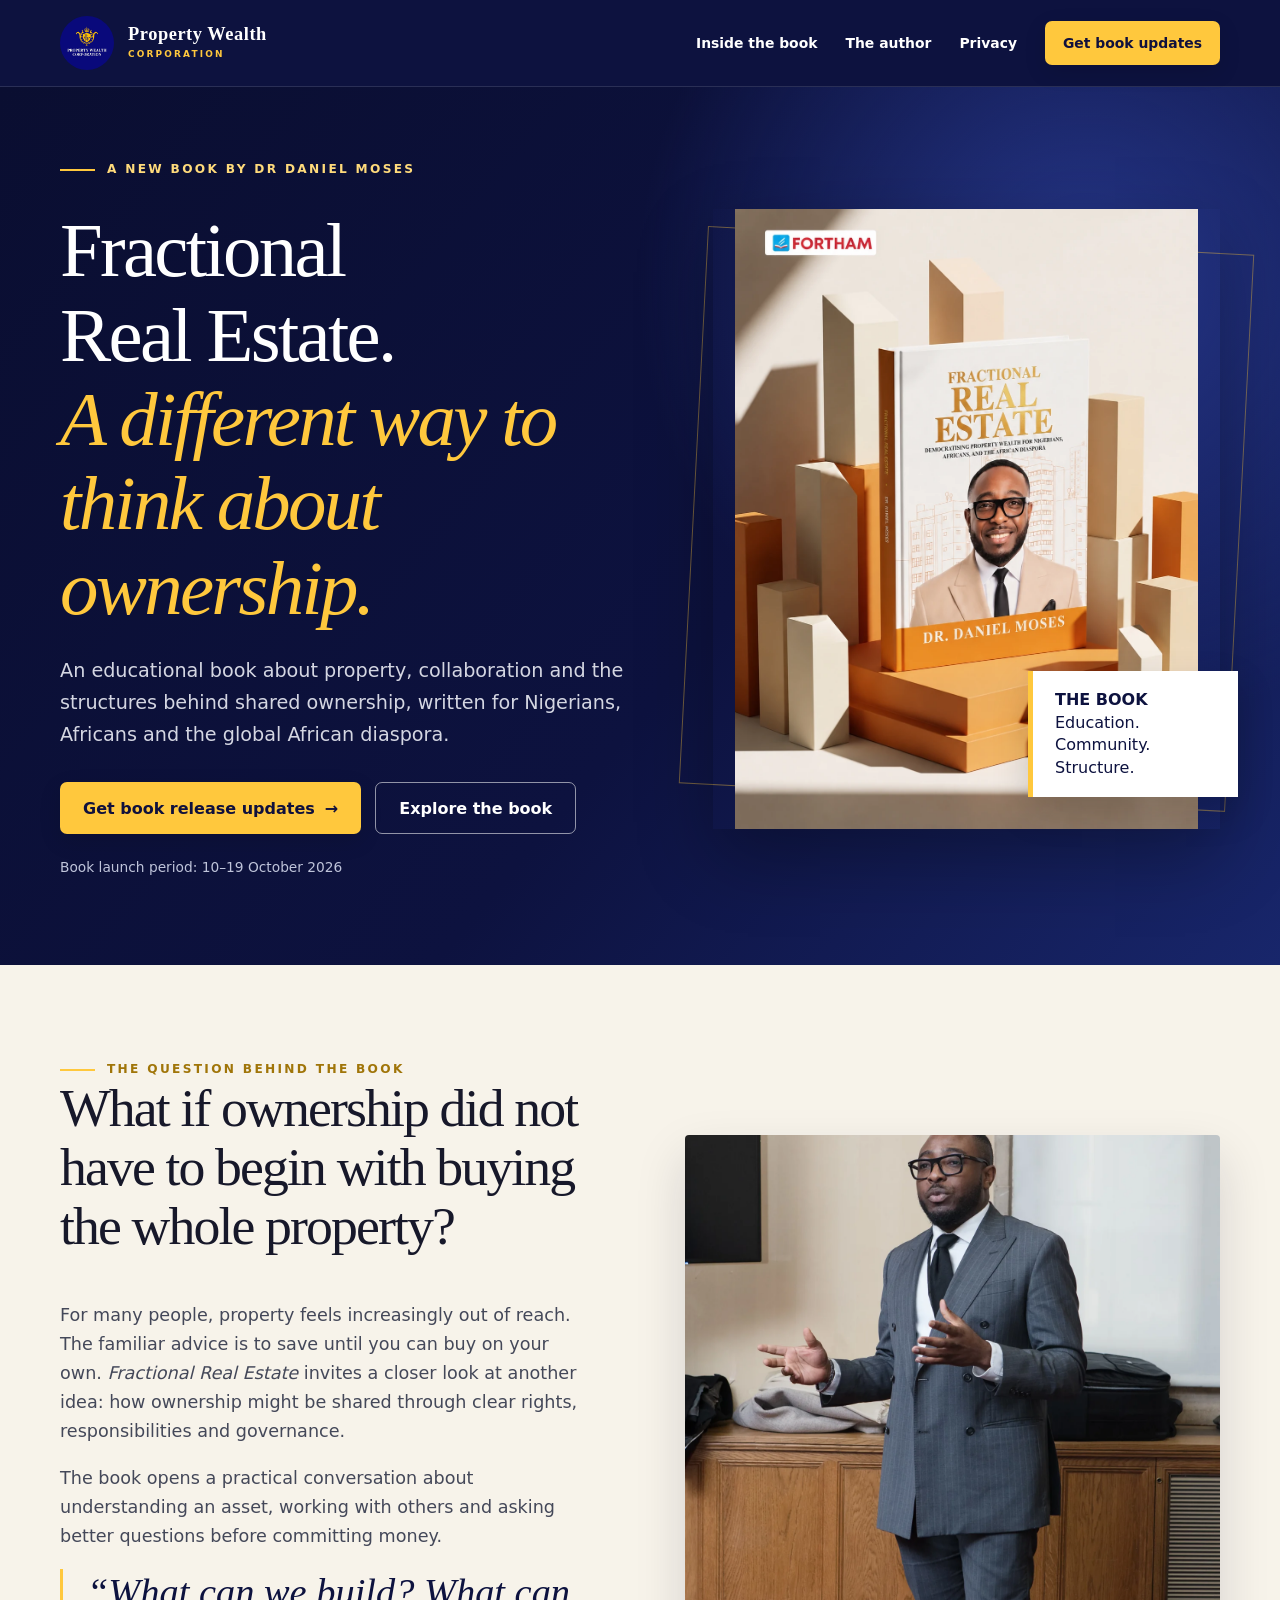
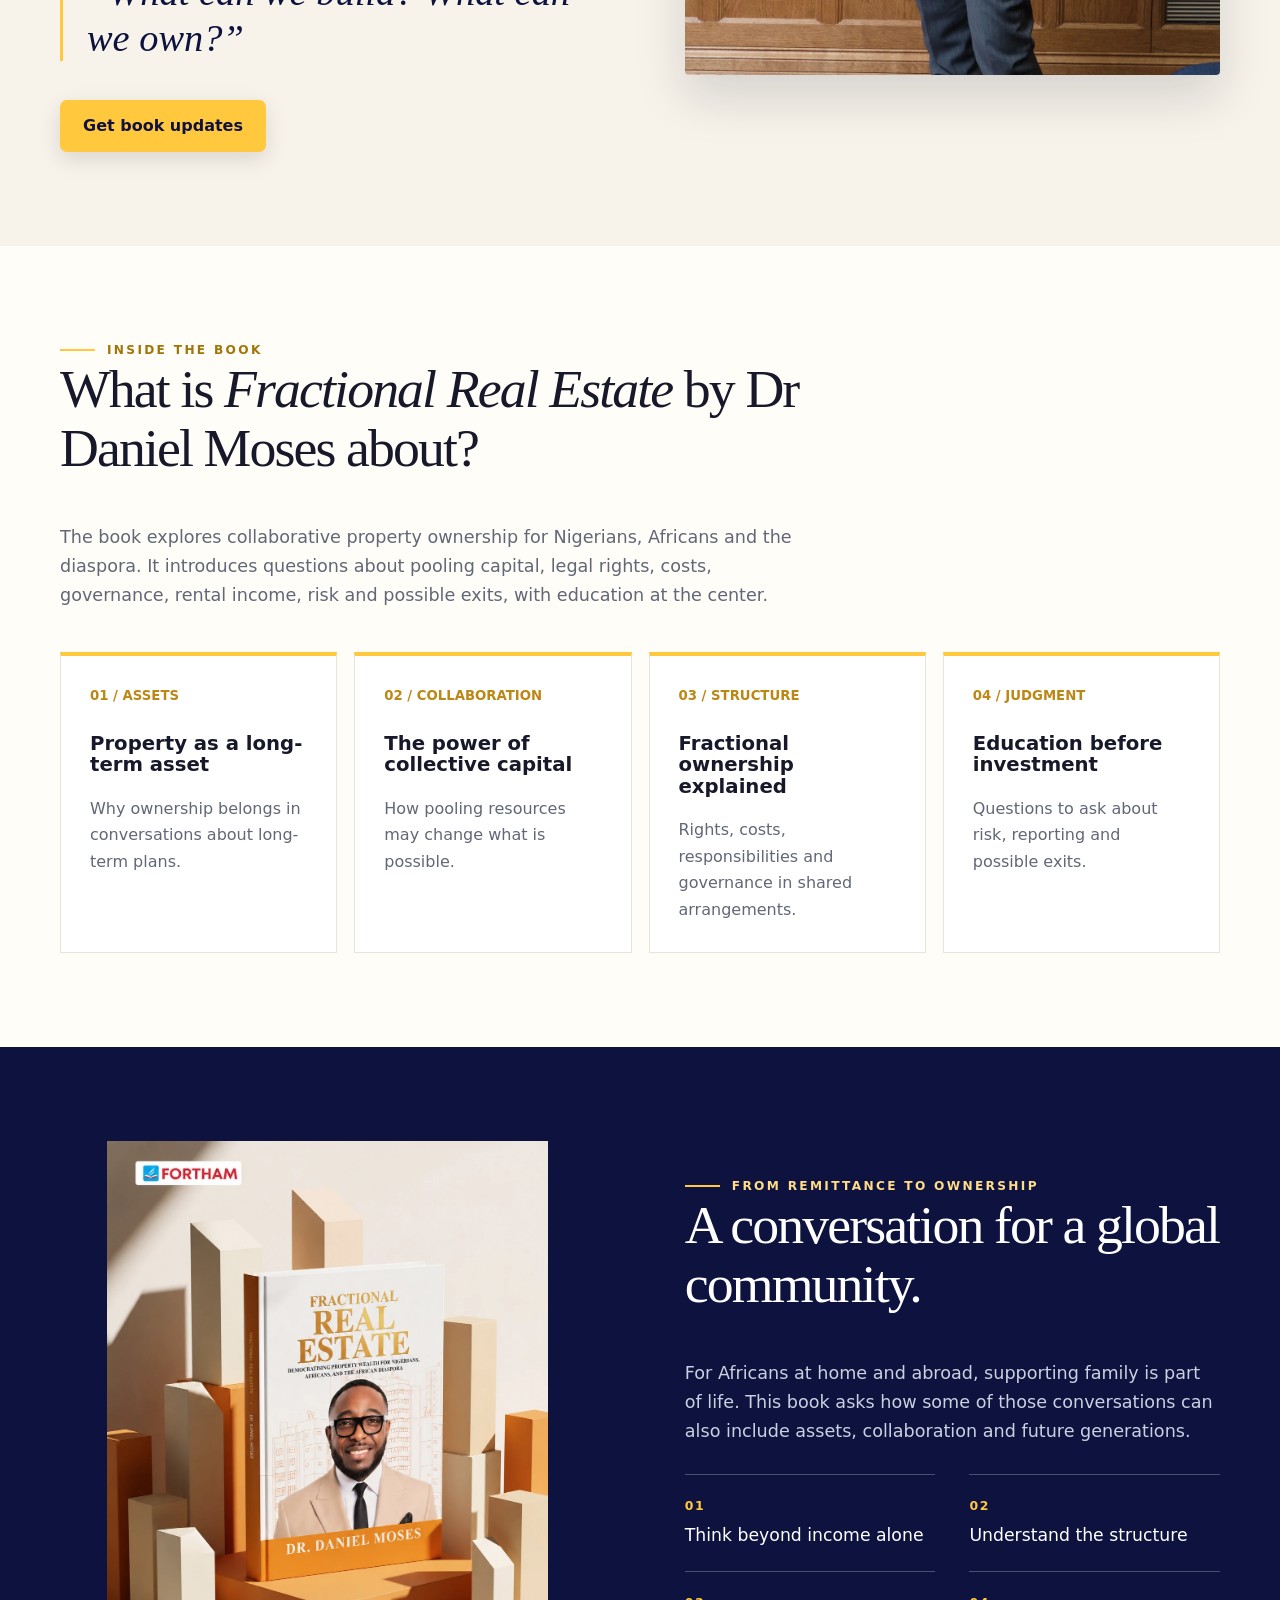
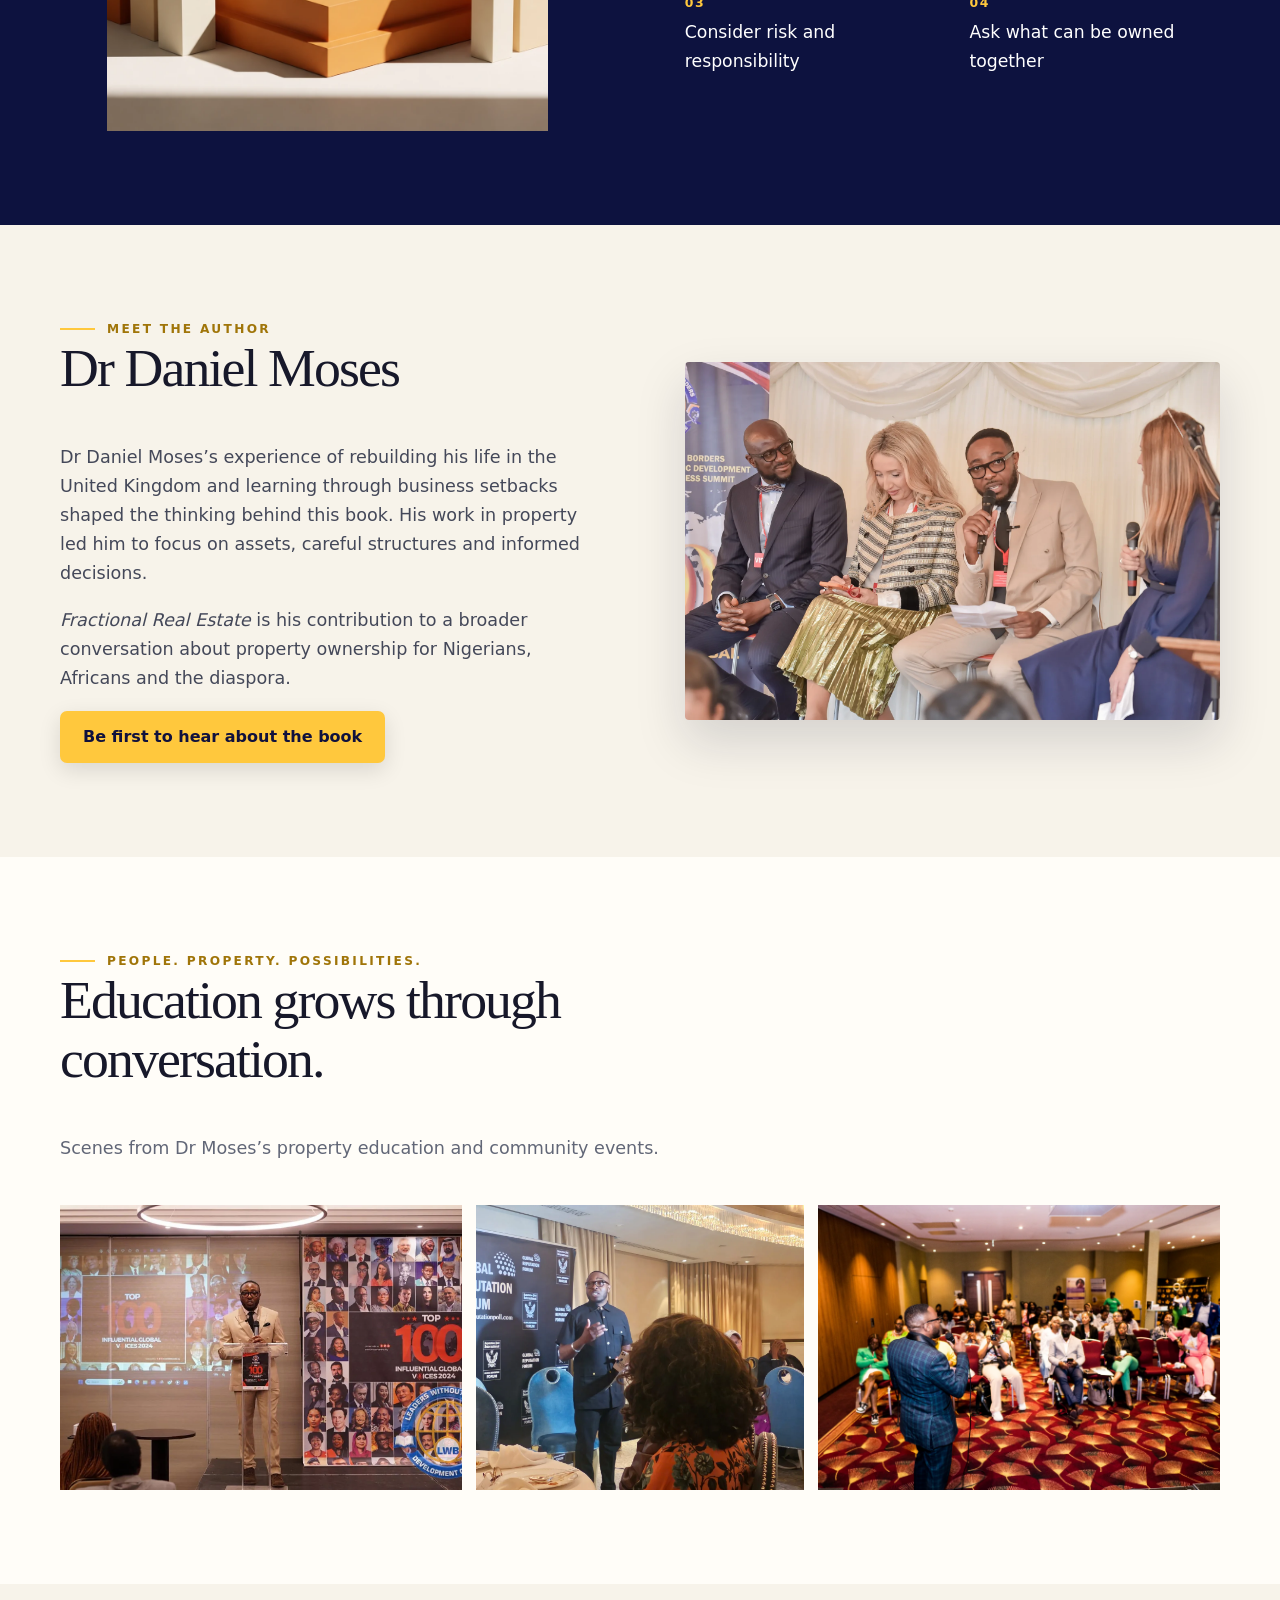
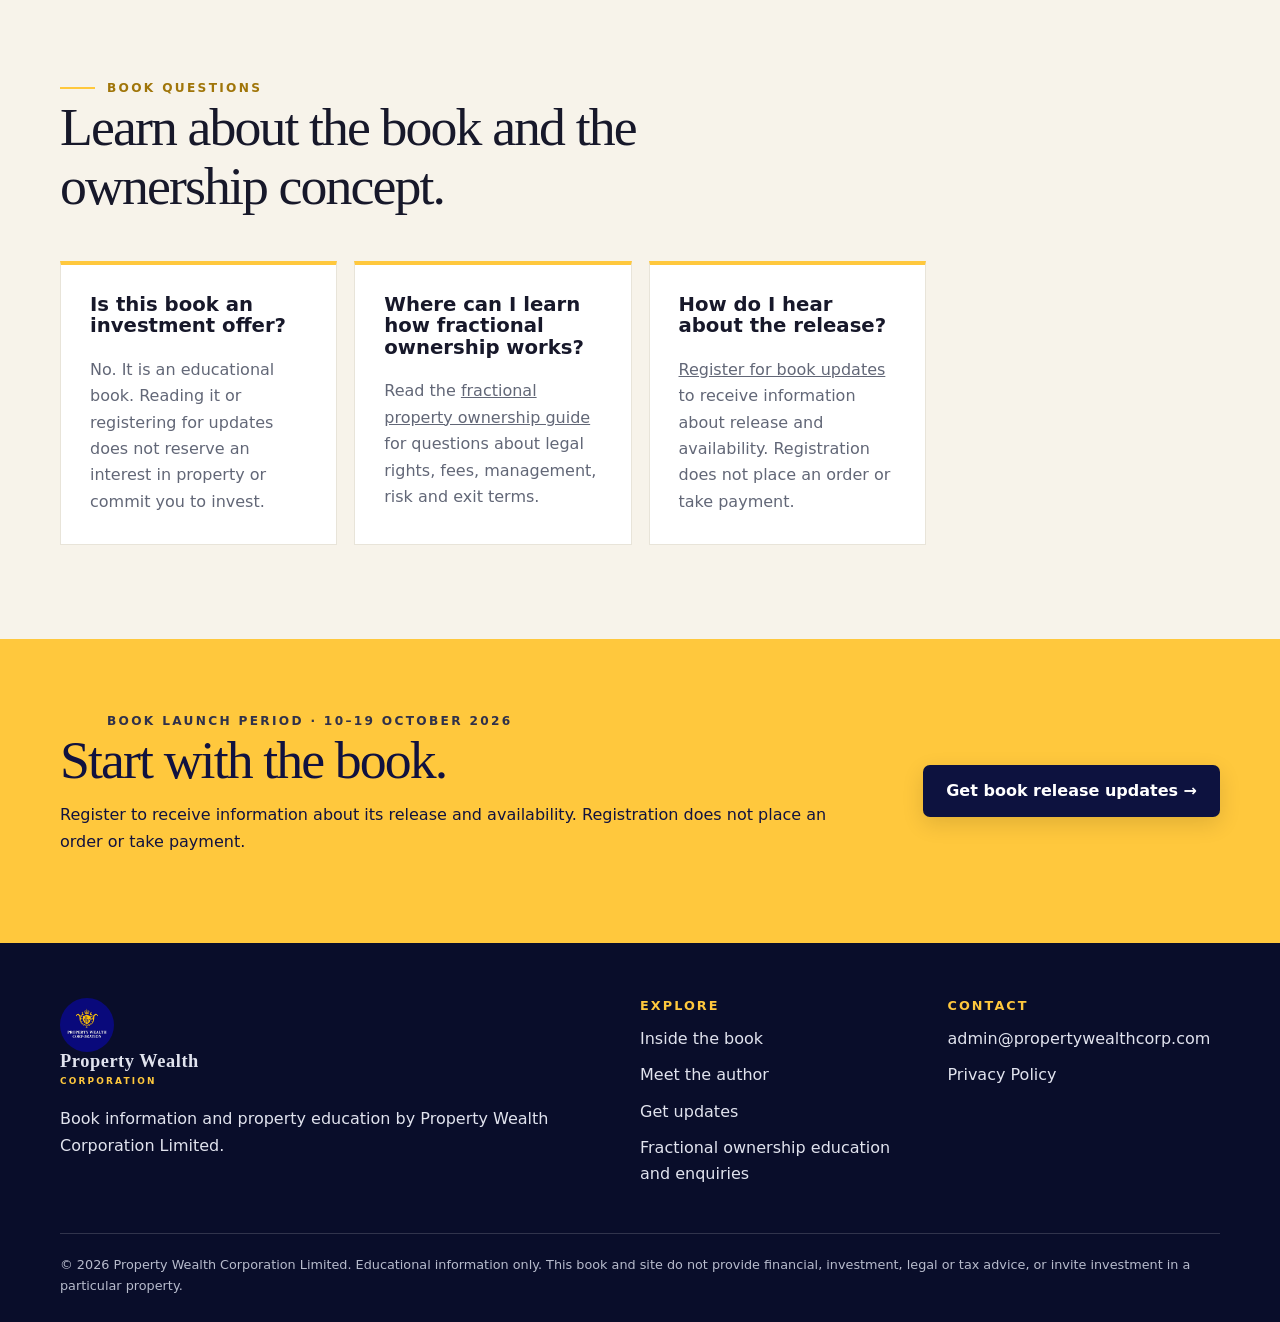
==== commit f55d538f: "Correct book launch period to 10–19 October 2026" ====
--- a/index.html
+++ b/index.html
@@ -1 +1 @@
-<!doctype html><html lang="en"><head><meta charset="utf-8"><meta name="google-site-verification" content="OR-Pc8WTIj2CAglZZyAZ1Y0zHDVDRDXWeaP4wM5EGl0" /><meta name="viewport" content="width=device-width,initial-scale=1"><meta name="description" content="Explore Fractional Real Estate, the book by Dr Daniel Moses, and get release updates. Property education for Nigerians and the global African diaspora."><title>Fractional Real Estate Book by Dr Daniel Moses | PWC</title><link rel="canonical" href="https://danielmoses.fractionalrealestate.propertywealthcorp.com/"><meta name="robots" content="index,follow,max-image-preview:large"><meta property="og:type" content="website"><meta property="og:site_name" content="Property Wealth Corporation"><meta property="og:title" content="Fractional Real Estate Book by Dr Daniel Moses"><meta property="og:description" content="Explore the book by Dr Daniel Moses and register for release and availability updates."><meta property="og:url" content="https://danielmoses.fractionalrealestate.propertywealthcorp.com/"><meta property="og:image" content="https://danielmoses.fractionalrealestate.propertywealthcorp.com/assets/book-cover.webp"><meta name="twitter:card" content="summary_large_image"><script type="application/ld+json">{"@context":"https://schema.org","@type":"Book","name":"Fractional Real Estate","author":{"@type":"Person","name":"Dr Daniel Moses"},"publisher":{"@type":"Organization","name":"Property Wealth Corporation"},"url":"https://danielmoses.fractionalrealestate.propertywealthcorp.com/","image":"https://danielmoses.fractionalrealestate.propertywealthcorp.com/assets/book-cover.webp","inLanguage":"en"}</script><link rel="icon" href="assets/pwc-logo.jpg"><link rel="stylesheet" href="styles.css"></head><body><a class="skip" href="#main">Skip to content</a><header class="site-header"><div class="wrap header-inner"><a class="brand" href="./"><img src="assets/pwc-logo.jpg" alt="Property Wealth Corporation logo"><span>Property Wealth<small>CORPORATION</small></span></a><nav class="nav" aria-label="Primary navigation"><a href="#inside">Inside the book</a><a href="#author">The author</a><a href="privacy-policy/">Privacy</a><a class="btn" href="opt-in/">Get book updates</a></nav></div></header><main id="main"><section class="hero"><div class="wrap hero-grid"><div><div class="eyebrow">A new book by Dr Daniel Moses</div><h1>Fractional<br>Real Estate<span aria-hidden="true">.</span><br><em>A different way to think about ownership.</em></h1><p class="lead">An educational book about property, collaboration and the structures behind shared ownership, written for Nigerians, Africans and the global African diaspora.</p><div class="actions"><a class="btn" href="opt-in/">Get book release updates <span aria-hidden="true">→</span></a><a class="btn btn-outline" href="#inside">Explore the book</a></div><span class="hero-note">Official launch: 14 October 2026 · Abuja, Nigeria</span></div><div class="book-display"><img src="assets/book-cover.webp" alt="Cover of Fractional Real Estate by Dr Daniel Moses" fetchpriority="high" width="1084" height="1451"><div class="book-chip">THE BOOK<br><span style="font-weight:400">Education. Community. Structure.</span></div></div></div></section><section class="section cream"><div class="wrap split"><div><div class="eyebrow">The question behind the book</div><h2>What if ownership did not have to begin with buying the whole property?</h2><div class="prose"><p>For many people, property feels increasingly out of reach. The familiar advice is to save until you can buy on your own. <em>Fractional Real Estate</em> invites a closer look at another idea: how ownership might be shared through clear rights, responsibilities and governance.</p><p>The book opens a practical conversation about understanding an asset, working with others and asking better questions before committing money.</p></div><p class="quote">“What can we build? What can we own?”</p><a class="btn" href="opt-in/">Get book updates</a></div><div class="photo-frame"><img src="assets/author-event.webp" alt="Dr Daniel Moses speaking at an educational event" loading="lazy"></div></div></section><section class="section" id="inside"><div class="wrap"><div class="section-intro"><div class="eyebrow">Inside the book</div><h2>What is <em>Fractional Real Estate</em> by Dr Daniel Moses about?</h2><p>The book explores collaborative property ownership for Nigerians, Africans and the diaspora. It introduces questions about pooling capital, legal rights, costs, governance, rental income, risk and possible exits, with education at the center.</p></div><div class="cards"><article class="card"><span>01 / ASSETS</span><h3>Property as a long-term asset</h3><p>Why ownership belongs in conversations about long-term plans.</p></article><article class="card"><span>02 / COLLABORATION</span><h3>The power of collective capital</h3><p>How pooling resources may change what is possible.</p></article><article class="card"><span>03 / STRUCTURE</span><h3>Fractional ownership explained</h3><p>Rights, costs, responsibilities and governance in shared arrangements.</p></article><article class="card"><span>04 / JUDGMENT</span><h3>Education before investment</h3><p>Questions to ask about risk, reporting and possible exits.</p></article></div></div></section><section class="section dark"><div class="wrap split"><div class="book-side"><img src="assets/book-cover.webp" alt="Fractional Real Estate book cover" loading="lazy"></div><div><div class="eyebrow">From remittance to ownership</div><h2>A conversation for a global community.</h2><p class="prose">For Africans at home and abroad, supporting family is part of life. This book asks how some of those conversations can also include assets, collaboration and future generations.</p><ul class="book-list"><li><b>01</b>Think beyond income alone</li><li><b>02</b>Understand the structure</li><li><b>03</b>Consider risk and responsibility</li><li><b>04</b>Ask what can be owned together</li></ul></div></div></section><section class="section cream" id="author"><div class="wrap split"><div><div class="eyebrow">Meet the author</div><h2>Dr Daniel Moses</h2><div class="prose"><p>Dr Daniel Moses’s experience of rebuilding his life in the United Kingdom and learning through business setbacks shaped the thinking behind this book. His work in property led him to focus on assets, careful structures and informed decisions.</p><p><em>Fractional Real Estate</em> is his contribution to a broader conversation about property ownership for Nigerians, Africans and the diaspora.</p></div><a class="btn" href="opt-in/">Be first to hear about the book</a></div><div class="photo-frame"><img src="assets/author-portrait.webp" alt="Dr Daniel Moses participating in a property discussion" loading="lazy"></div></div></section><section class="section"><div class="wrap"><div class="section-intro"><div class="eyebrow">People. Property. Possibilities.</div><h2>Education grows through conversation.</h2><p>Scenes from Dr Moses’s property education and community events.</p></div><div class="image-strip"><img src="assets/community-1.webp" alt="Dr Moses speaking at an educational event" loading="lazy"><img src="assets/community-2.webp" alt="Dr Moses speaking with attendees" loading="lazy"><img src="assets/community-event.webp" alt="Property education event audience" loading="lazy"></div></div></section><section class="section cream" aria-labelledby="book-questions"><div class="wrap"><div class="section-intro"><div class="eyebrow">Book questions</div><h2 id="book-questions">Learn about the book and the ownership concept.</h2></div><div class="cards"><article class="card"><h3>Is this book an investment offer?</h3><p>No. It is an educational book. Reading it or registering for updates does not reserve an interest in property or commit you to invest.</p></article><article class="card"><h3>Where can I learn how fractional ownership works?</h3><p>Read the <a href="https://fractional.propertywealthcorp.com/fractional-property-ownership-guide/">fractional property ownership guide</a> for questions about legal rights, fees, management, risk and exit terms.</p></article><article class="card"><h3>How do I hear about the release?</h3><p><a href="opt-in/">Register for book updates</a> to receive information about release and availability. Registration does not place an order or take payment.</p></article></div></div></section><section class="cta-band"><div class="wrap split"><div><div class="eyebrow" style="color:#30314a">Official launch · 14 October 2026 · Abuja</div><h2>Start with the book.</h2><p>Register to receive information about its release and availability. Registration does not place an order or take payment.</p></div><a class="btn" href="opt-in/">Get book release updates →</a></div></section></main><footer class="footer"><div class="wrap"><div class="footer-grid"><div><a class="brand" href="./"><img src="assets/pwc-logo.jpg" alt=""><span>Property Wealth<small>CORPORATION</small></span></a><p>Book information and property education by Property Wealth Corporation Limited.</p></div><div><h3>EXPLORE</h3><a href="#inside">Inside the book</a><br><a href="#author">Meet the author</a><br><a href="opt-in/">Get updates</a><br><a href="https://fractional.propertywealthcorp.com/">Fractional ownership education and enquiries</a></div><div><h3>CONTACT</h3><a href="mailto:admin@propertywealthcorp.com">admin@propertywealthcorp.com</a><br><a href="privacy-policy/">Privacy Policy</a></div></div><div class="footer-bottom">© 2026 Property Wealth Corporation Limited. Educational information only. This book and site do not provide financial, investment, legal or tax advice, or invite investment in a particular property.</div></div></footer></body></html>
+<!doctype html><html lang="en"><head><meta charset="utf-8"><meta name="google-site-verification" content="OR-Pc8WTIj2CAglZZyAZ1Y0zHDVDRDXWeaP4wM5EGl0" /><meta name="viewport" content="width=device-width,initial-scale=1"><meta name="description" content="Explore Fractional Real Estate, the book by Dr Daniel Moses, and get release updates. Property education for Nigerians and the global African diaspora."><title>Fractional Real Estate Book by Dr Daniel Moses | PWC</title><link rel="canonical" href="https://danielmoses.fractionalrealestate.propertywealthcorp.com/"><meta name="robots" content="index,follow,max-image-preview:large"><meta property="og:type" content="website"><meta property="og:site_name" content="Property Wealth Corporation"><meta property="og:title" content="Fractional Real Estate Book by Dr Daniel Moses"><meta property="og:description" content="Explore the book by Dr Daniel Moses and register for release and availability updates."><meta property="og:url" content="https://danielmoses.fractionalrealestate.propertywealthcorp.com/"><meta property="og:image" content="https://danielmoses.fractionalrealestate.propertywealthcorp.com/assets/book-cover.webp"><meta name="twitter:card" content="summary_large_image"><script type="application/ld+json">{"@context":"https://schema.org","@type":"Book","name":"Fractional Real Estate","author":{"@type":"Person","name":"Dr Daniel Moses"},"publisher":{"@type":"Organization","name":"Property Wealth Corporation"},"url":"https://danielmoses.fractionalrealestate.propertywealthcorp.com/","image":"https://danielmoses.fractionalrealestate.propertywealthcorp.com/assets/book-cover.webp","inLanguage":"en"}</script><link rel="icon" href="assets/pwc-logo.jpg"><link rel="stylesheet" href="styles.css"></head><body><a class="skip" href="#main">Skip to content</a><header class="site-header"><div class="wrap header-inner"><a class="brand" href="./"><img src="assets/pwc-logo.jpg" alt="Property Wealth Corporation logo"><span>Property Wealth<small>CORPORATION</small></span></a><nav class="nav" aria-label="Primary navigation"><a href="#inside">Inside the book</a><a href="#author">The author</a><a href="privacy-policy/">Privacy</a><a class="btn" href="opt-in/">Get book updates</a></nav></div></header><main id="main"><section class="hero"><div class="wrap hero-grid"><div><div class="eyebrow">A new book by Dr Daniel Moses</div><h1>Fractional<br>Real Estate<span aria-hidden="true">.</span><br><em>A different way to think about ownership.</em></h1><p class="lead">An educational book about property, collaboration and the structures behind shared ownership, written for Nigerians, Africans and the global African diaspora.</p><div class="actions"><a class="btn" href="opt-in/">Get book release updates <span aria-hidden="true">→</span></a><a class="btn btn-outline" href="#inside">Explore the book</a></div><span class="hero-note">Book launch period: 10–19 October 2026</span></div><div class="book-display"><img src="assets/book-cover.webp" alt="Cover of Fractional Real Estate by Dr Daniel Moses" fetchpriority="high" width="1084" height="1451"><div class="book-chip">THE BOOK<br><span style="font-weight:400">Education. Community. Structure.</span></div></div></div></section><section class="section cream"><div class="wrap split"><div><div class="eyebrow">The question behind the book</div><h2>What if ownership did not have to begin with buying the whole property?</h2><div class="prose"><p>For many people, property feels increasingly out of reach. The familiar advice is to save until you can buy on your own. <em>Fractional Real Estate</em> invites a closer look at another idea: how ownership might be shared through clear rights, responsibilities and governance.</p><p>The book opens a practical conversation about understanding an asset, working with others and asking better questions before committing money.</p></div><p class="quote">“What can we build? What can we own?”</p><a class="btn" href="opt-in/">Get book updates</a></div><div class="photo-frame"><img src="assets/author-event.webp" alt="Dr Daniel Moses speaking at an educational event" loading="lazy"></div></div></section><section class="section" id="inside"><div class="wrap"><div class="section-intro"><div class="eyebrow">Inside the book</div><h2>What is <em>Fractional Real Estate</em> by Dr Daniel Moses about?</h2><p>The book explores collaborative property ownership for Nigerians, Africans and the diaspora. It introduces questions about pooling capital, legal rights, costs, governance, rental income, risk and possible exits, with education at the center.</p></div><div class="cards"><article class="card"><span>01 / ASSETS</span><h3>Property as a long-term asset</h3><p>Why ownership belongs in conversations about long-term plans.</p></article><article class="card"><span>02 / COLLABORATION</span><h3>The power of collective capital</h3><p>How pooling resources may change what is possible.</p></article><article class="card"><span>03 / STRUCTURE</span><h3>Fractional ownership explained</h3><p>Rights, costs, responsibilities and governance in shared arrangements.</p></article><article class="card"><span>04 / JUDGMENT</span><h3>Education before investment</h3><p>Questions to ask about risk, reporting and possible exits.</p></article></div></div></section><section class="section dark"><div class="wrap split"><div class="book-side"><img src="assets/book-cover.webp" alt="Fractional Real Estate book cover" loading="lazy"></div><div><div class="eyebrow">From remittance to ownership</div><h2>A conversation for a global community.</h2><p class="prose">For Africans at home and abroad, supporting family is part of life. This book asks how some of those conversations can also include assets, collaboration and future generations.</p><ul class="book-list"><li><b>01</b>Think beyond income alone</li><li><b>02</b>Understand the structure</li><li><b>03</b>Consider risk and responsibility</li><li><b>04</b>Ask what can be owned together</li></ul></div></div></section><section class="section cream" id="author"><div class="wrap split"><div><div class="eyebrow">Meet the author</div><h2>Dr Daniel Moses</h2><div class="prose"><p>Dr Daniel Moses’s experience of rebuilding his life in the United Kingdom and learning through business setbacks shaped the thinking behind this book. His work in property led him to focus on assets, careful structures and informed decisions.</p><p><em>Fractional Real Estate</em> is his contribution to a broader conversation about property ownership for Nigerians, Africans and the diaspora.</p></div><a class="btn" href="opt-in/">Be first to hear about the book</a></div><div class="photo-frame"><img src="assets/author-portrait.webp" alt="Dr Daniel Moses participating in a property discussion" loading="lazy"></div></div></section><section class="section"><div class="wrap"><div class="section-intro"><div class="eyebrow">People. Property. Possibilities.</div><h2>Education grows through conversation.</h2><p>Scenes from Dr Moses’s property education and community events.</p></div><div class="image-strip"><img src="assets/community-1.webp" alt="Dr Moses speaking at an educational event" loading="lazy"><img src="assets/community-2.webp" alt="Dr Moses speaking with attendees" loading="lazy"><img src="assets/community-event.webp" alt="Property education event audience" loading="lazy"></div></div></section><section class="section cream" aria-labelledby="book-questions"><div class="wrap"><div class="section-intro"><div class="eyebrow">Book questions</div><h2 id="book-questions">Learn about the book and the ownership concept.</h2></div><div class="cards"><article class="card"><h3>Is this book an investment offer?</h3><p>No. It is an educational book. Reading it or registering for updates does not reserve an interest in property or commit you to invest.</p></article><article class="card"><h3>Where can I learn how fractional ownership works?</h3><p>Read the <a href="https://fractional.propertywealthcorp.com/fractional-property-ownership-guide/">fractional property ownership guide</a> for questions about legal rights, fees, management, risk and exit terms.</p></article><article class="card"><h3>How do I hear about the release?</h3><p><a href="opt-in/">Register for book updates</a> to receive information about release and availability. Registration does not place an order or take payment.</p></article></div></div></section><section class="cta-band"><div class="wrap split"><div><div class="eyebrow" style="color:#30314a">Book launch period · 10–19 October 2026</div><h2>Start with the book.</h2><p>Register to receive information about its release and availability. Registration does not place an order or take payment.</p></div><a class="btn" href="opt-in/">Get book release updates →</a></div></section></main><footer class="footer"><div class="wrap"><div class="footer-grid"><div><a class="brand" href="./"><img src="assets/pwc-logo.jpg" alt=""><span>Property Wealth<small>CORPORATION</small></span></a><p>Book information and property education by Property Wealth Corporation Limited.</p></div><div><h3>EXPLORE</h3><a href="#inside">Inside the book</a><br><a href="#author">Meet the author</a><br><a href="opt-in/">Get updates</a><br><a href="https://fractional.propertywealthcorp.com/">Fractional ownership education and enquiries</a></div><div><h3>CONTACT</h3><a href="mailto:admin@propertywealthcorp.com">admin@propertywealthcorp.com</a><br><a href="privacy-policy/">Privacy Policy</a></div></div><div class="footer-bottom">© 2026 Property Wealth Corporation Limited. Educational information only. This book and site do not provide financial, investment, legal or tax advice, or invite investment in a particular property.</div></div></footer></body></html>
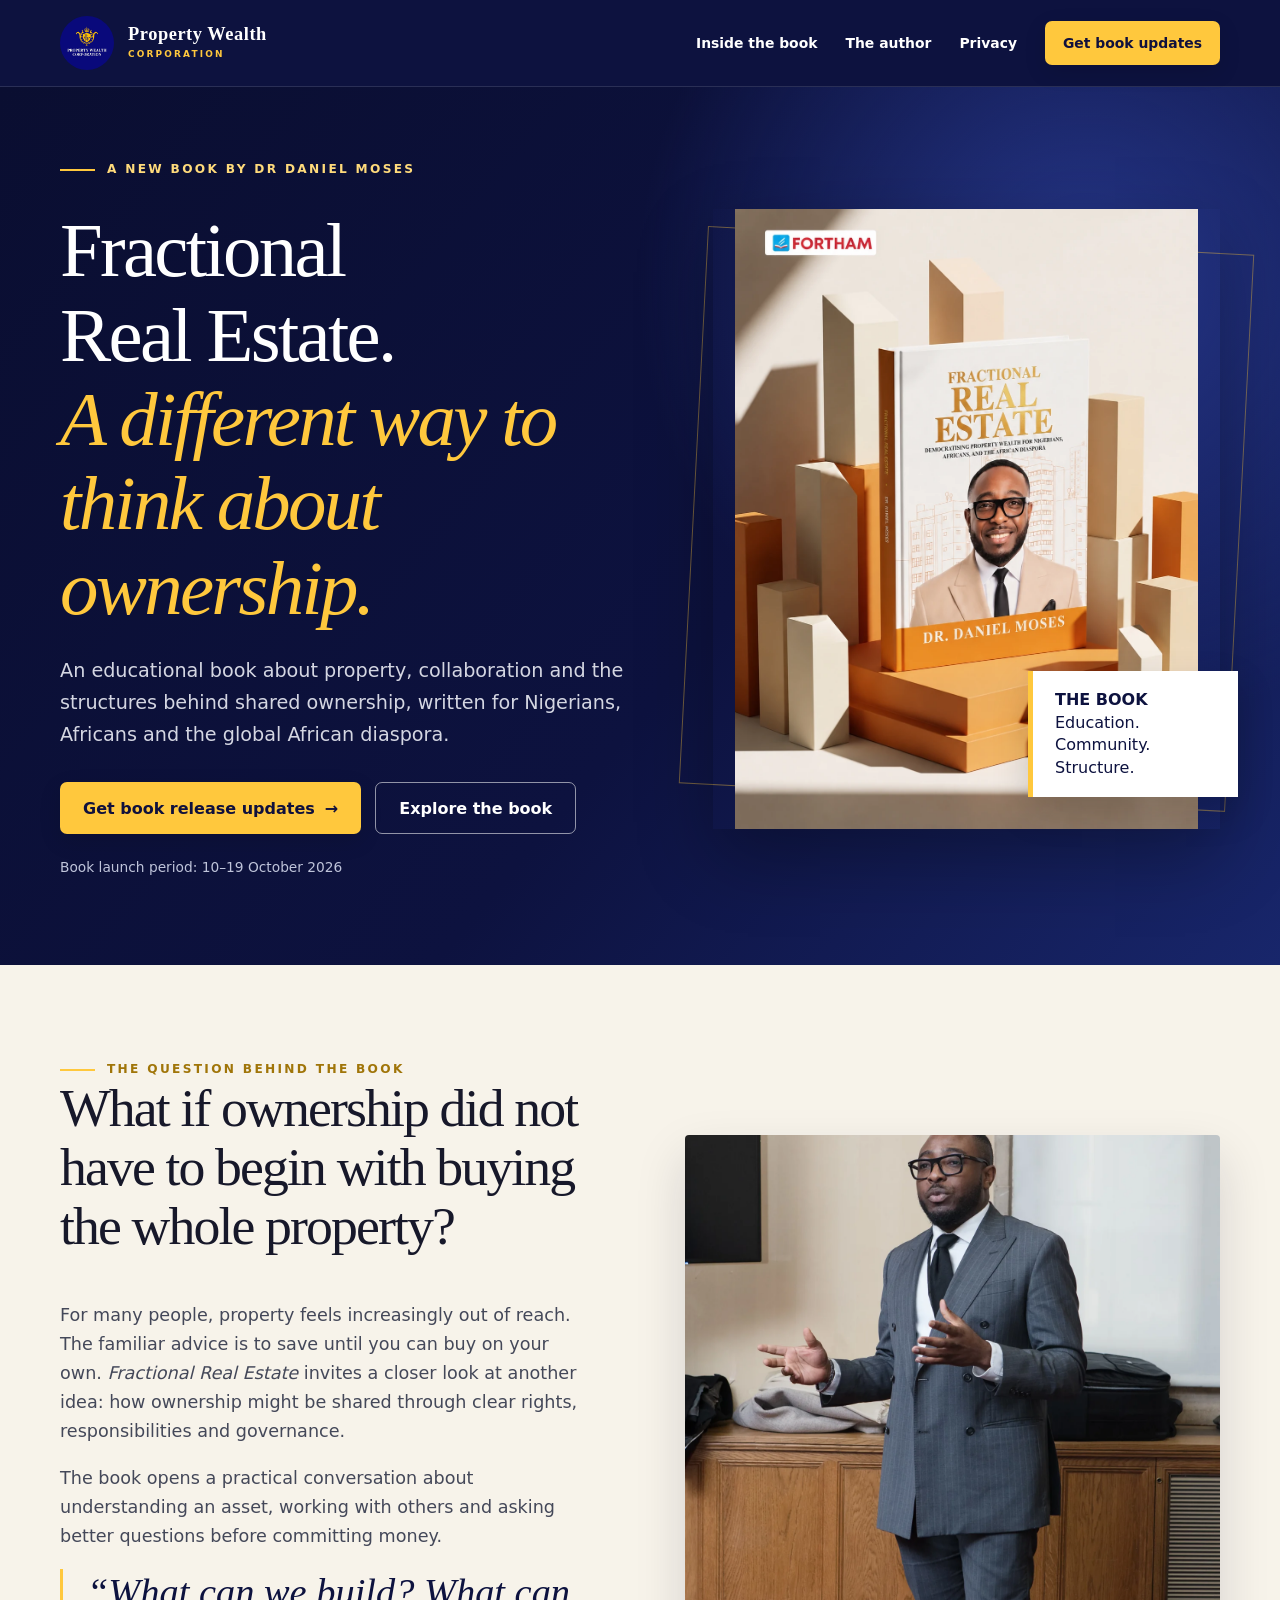
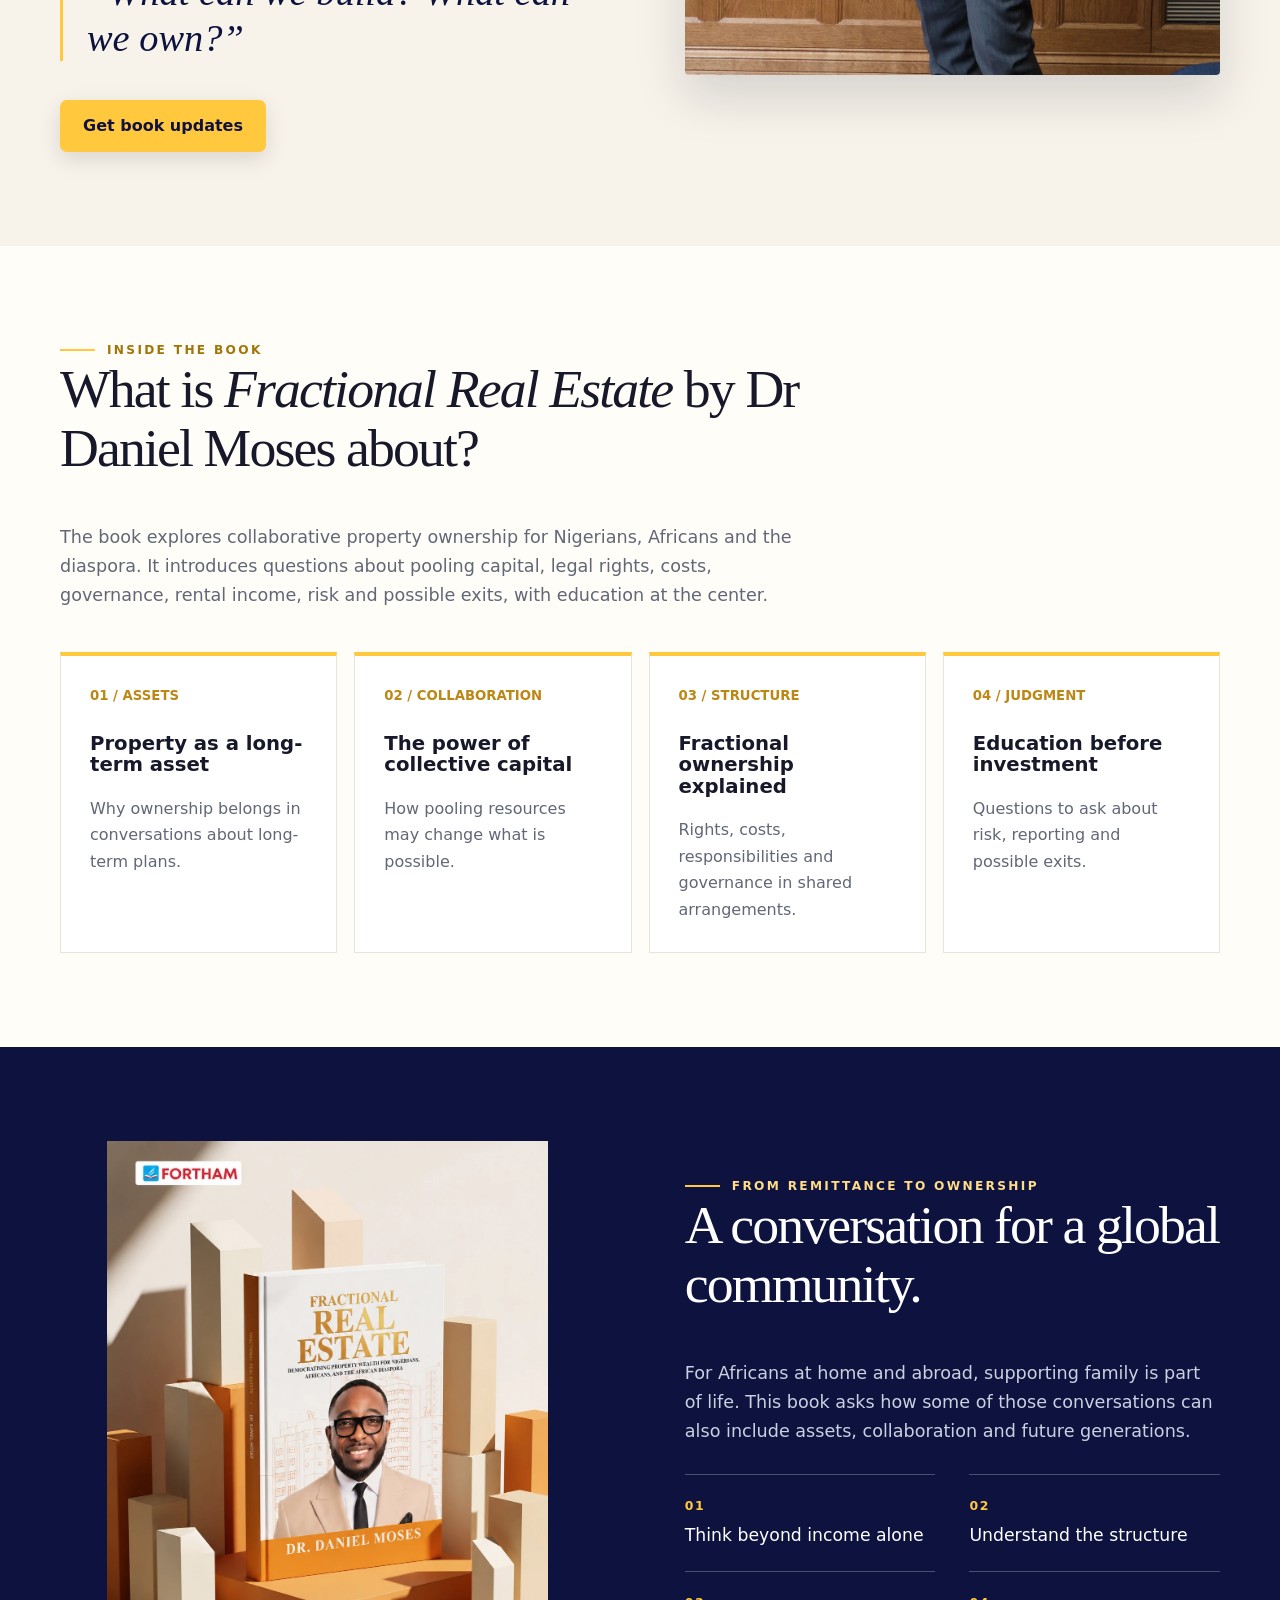
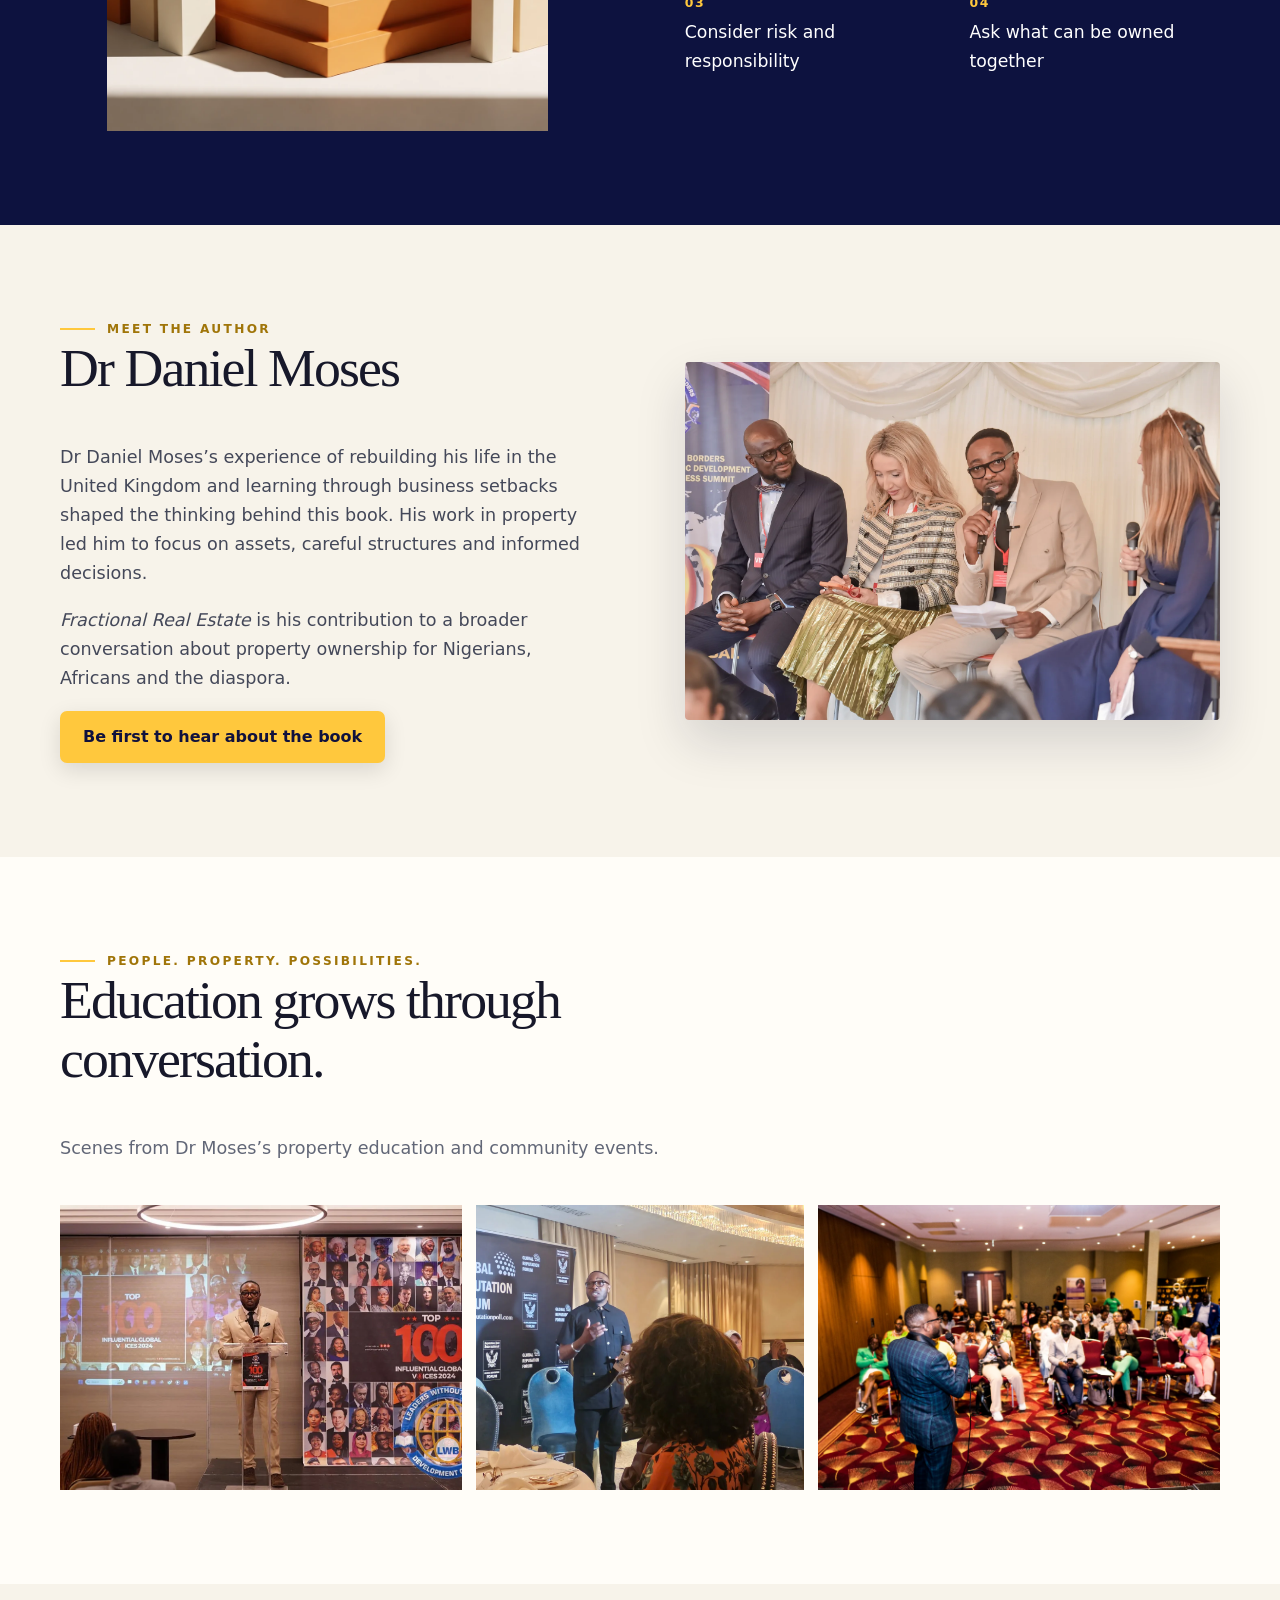
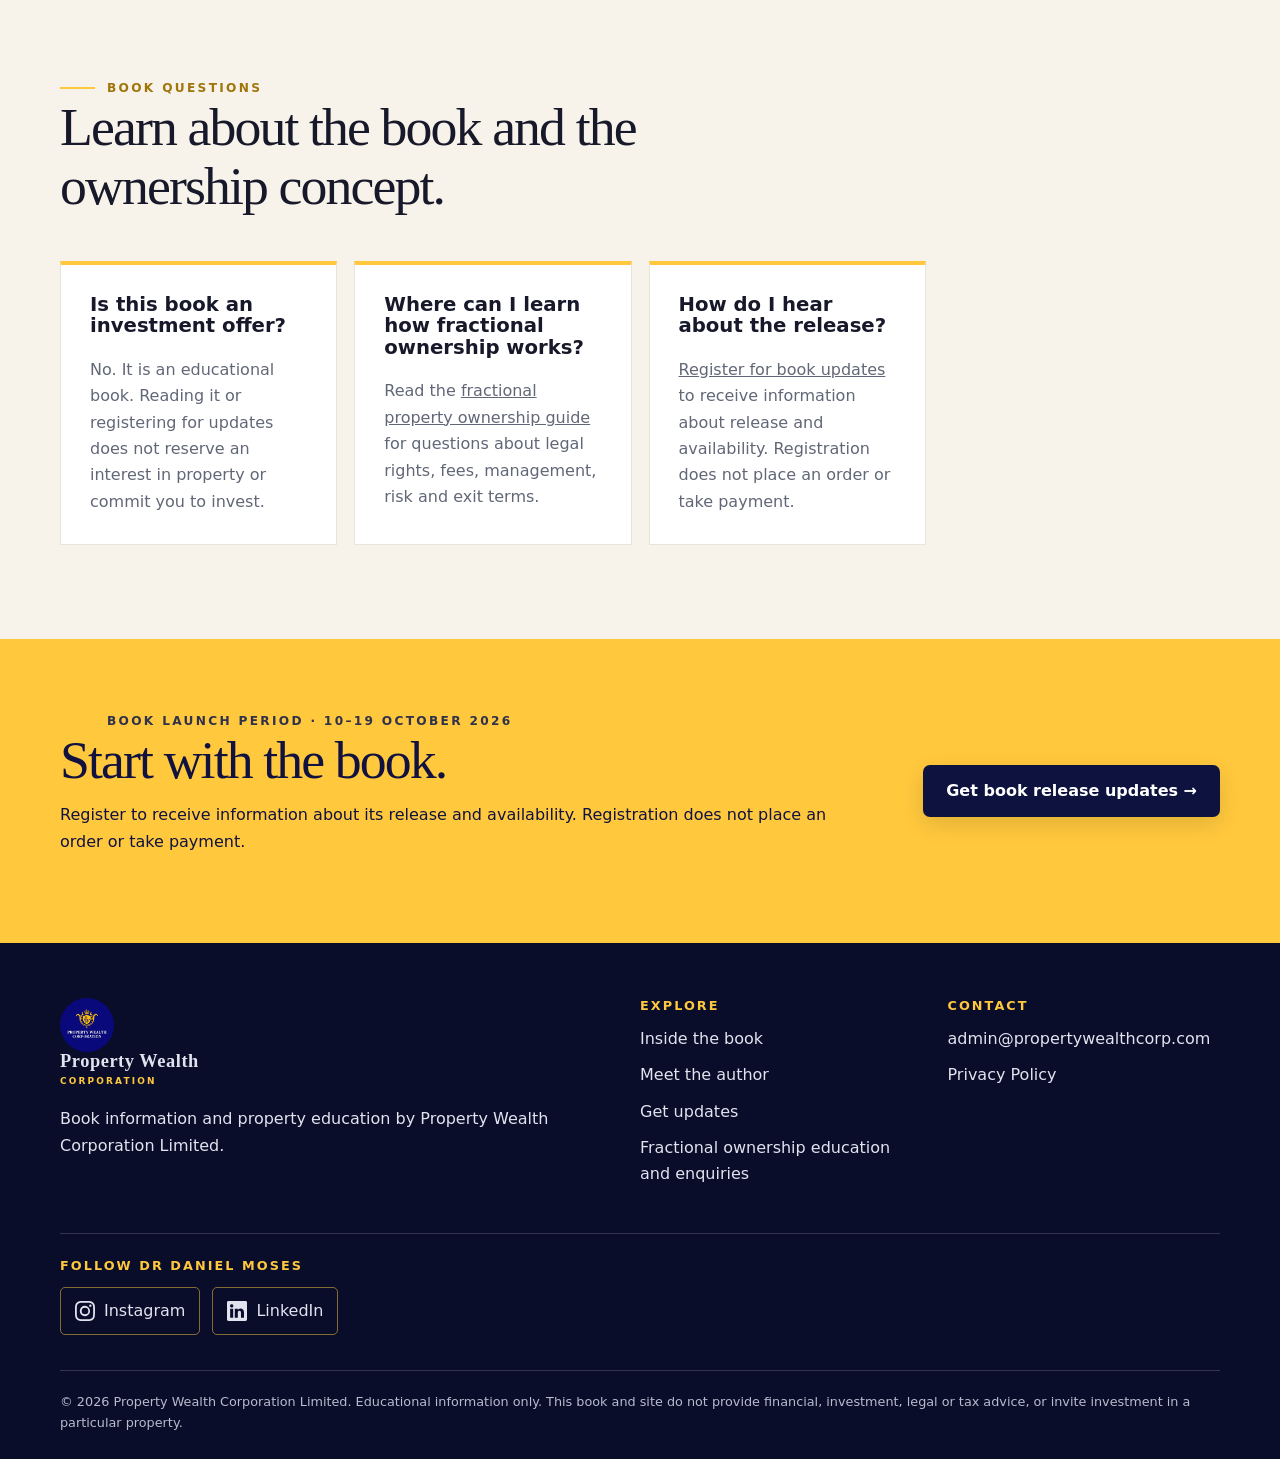
==== commit cc6b2af6: "Add Dr Daniel Moses social links to book homepage footer" ====
--- a/index.html
+++ b/index.html
@@ -1 +1,10 @@
-<!doctype html><html lang="en"><head><meta charset="utf-8"><meta name="google-site-verification" content="OR-Pc8WTIj2CAglZZyAZ1Y0zHDVDRDXWeaP4wM5EGl0" /><meta name="viewport" content="width=device-width,initial-scale=1"><meta name="description" content="Explore Fractional Real Estate, the book by Dr Daniel Moses, and get release updates. Property education for Nigerians and the global African diaspora."><title>Fractional Real Estate Book by Dr Daniel Moses | PWC</title><link rel="canonical" href="https://danielmoses.fractionalrealestate.propertywealthcorp.com/"><meta name="robots" content="index,follow,max-image-preview:large"><meta property="og:type" content="website"><meta property="og:site_name" content="Property Wealth Corporation"><meta property="og:title" content="Fractional Real Estate Book by Dr Daniel Moses"><meta property="og:description" content="Explore the book by Dr Daniel Moses and register for release and availability updates."><meta property="og:url" content="https://danielmoses.fractionalrealestate.propertywealthcorp.com/"><meta property="og:image" content="https://danielmoses.fractionalrealestate.propertywealthcorp.com/assets/book-cover.webp"><meta name="twitter:card" content="summary_large_image"><script type="application/ld+json">{"@context":"https://schema.org","@type":"Book","name":"Fractional Real Estate","author":{"@type":"Person","name":"Dr Daniel Moses"},"publisher":{"@type":"Organization","name":"Property Wealth Corporation"},"url":"https://danielmoses.fractionalrealestate.propertywealthcorp.com/","image":"https://danielmoses.fractionalrealestate.propertywealthcorp.com/assets/book-cover.webp","inLanguage":"en"}</script><link rel="icon" href="assets/pwc-logo.jpg"><link rel="stylesheet" href="styles.css"></head><body><a class="skip" href="#main">Skip to content</a><header class="site-header"><div class="wrap header-inner"><a class="brand" href="./"><img src="assets/pwc-logo.jpg" alt="Property Wealth Corporation logo"><span>Property Wealth<small>CORPORATION</small></span></a><nav class="nav" aria-label="Primary navigation"><a href="#inside">Inside the book</a><a href="#author">The author</a><a href="privacy-policy/">Privacy</a><a class="btn" href="opt-in/">Get book updates</a></nav></div></header><main id="main"><section class="hero"><div class="wrap hero-grid"><div><div class="eyebrow">A new book by Dr Daniel Moses</div><h1>Fractional<br>Real Estate<span aria-hidden="true">.</span><br><em>A different way to think about ownership.</em></h1><p class="lead">An educational book about property, collaboration and the structures behind shared ownership, written for Nigerians, Africans and the global African diaspora.</p><div class="actions"><a class="btn" href="opt-in/">Get book release updates <span aria-hidden="true">→</span></a><a class="btn btn-outline" href="#inside">Explore the book</a></div><span class="hero-note">Book launch period: 10–19 October 2026</span></div><div class="book-display"><img src="assets/book-cover.webp" alt="Cover of Fractional Real Estate by Dr Daniel Moses" fetchpriority="high" width="1084" height="1451"><div class="book-chip">THE BOOK<br><span style="font-weight:400">Education. Community. Structure.</span></div></div></div></section><section class="section cream"><div class="wrap split"><div><div class="eyebrow">The question behind the book</div><h2>What if ownership did not have to begin with buying the whole property?</h2><div class="prose"><p>For many people, property feels increasingly out of reach. The familiar advice is to save until you can buy on your own. <em>Fractional Real Estate</em> invites a closer look at another idea: how ownership might be shared through clear rights, responsibilities and governance.</p><p>The book opens a practical conversation about understanding an asset, working with others and asking better questions before committing money.</p></div><p class="quote">“What can we build? What can we own?”</p><a class="btn" href="opt-in/">Get book updates</a></div><div class="photo-frame"><img src="assets/author-event.webp" alt="Dr Daniel Moses speaking at an educational event" loading="lazy"></div></div></section><section class="section" id="inside"><div class="wrap"><div class="section-intro"><div class="eyebrow">Inside the book</div><h2>What is <em>Fractional Real Estate</em> by Dr Daniel Moses about?</h2><p>The book explores collaborative property ownership for Nigerians, Africans and the diaspora. It introduces questions about pooling capital, legal rights, costs, governance, rental income, risk and possible exits, with education at the center.</p></div><div class="cards"><article class="card"><span>01 / ASSETS</span><h3>Property as a long-term asset</h3><p>Why ownership belongs in conversations about long-term plans.</p></article><article class="card"><span>02 / COLLABORATION</span><h3>The power of collective capital</h3><p>How pooling resources may change what is possible.</p></article><article class="card"><span>03 / STRUCTURE</span><h3>Fractional ownership explained</h3><p>Rights, costs, responsibilities and governance in shared arrangements.</p></article><article class="card"><span>04 / JUDGMENT</span><h3>Education before investment</h3><p>Questions to ask about risk, reporting and possible exits.</p></article></div></div></section><section class="section dark"><div class="wrap split"><div class="book-side"><img src="assets/book-cover.webp" alt="Fractional Real Estate book cover" loading="lazy"></div><div><div class="eyebrow">From remittance to ownership</div><h2>A conversation for a global community.</h2><p class="prose">For Africans at home and abroad, supporting family is part of life. This book asks how some of those conversations can also include assets, collaboration and future generations.</p><ul class="book-list"><li><b>01</b>Think beyond income alone</li><li><b>02</b>Understand the structure</li><li><b>03</b>Consider risk and responsibility</li><li><b>04</b>Ask what can be owned together</li></ul></div></div></section><section class="section cream" id="author"><div class="wrap split"><div><div class="eyebrow">Meet the author</div><h2>Dr Daniel Moses</h2><div class="prose"><p>Dr Daniel Moses’s experience of rebuilding his life in the United Kingdom and learning through business setbacks shaped the thinking behind this book. His work in property led him to focus on assets, careful structures and informed decisions.</p><p><em>Fractional Real Estate</em> is his contribution to a broader conversation about property ownership for Nigerians, Africans and the diaspora.</p></div><a class="btn" href="opt-in/">Be first to hear about the book</a></div><div class="photo-frame"><img src="assets/author-portrait.webp" alt="Dr Daniel Moses participating in a property discussion" loading="lazy"></div></div></section><section class="section"><div class="wrap"><div class="section-intro"><div class="eyebrow">People. Property. Possibilities.</div><h2>Education grows through conversation.</h2><p>Scenes from Dr Moses’s property education and community events.</p></div><div class="image-strip"><img src="assets/community-1.webp" alt="Dr Moses speaking at an educational event" loading="lazy"><img src="assets/community-2.webp" alt="Dr Moses speaking with attendees" loading="lazy"><img src="assets/community-event.webp" alt="Property education event audience" loading="lazy"></div></div></section><section class="section cream" aria-labelledby="book-questions"><div class="wrap"><div class="section-intro"><div class="eyebrow">Book questions</div><h2 id="book-questions">Learn about the book and the ownership concept.</h2></div><div class="cards"><article class="card"><h3>Is this book an investment offer?</h3><p>No. It is an educational book. Reading it or registering for updates does not reserve an interest in property or commit you to invest.</p></article><article class="card"><h3>Where can I learn how fractional ownership works?</h3><p>Read the <a href="https://fractional.propertywealthcorp.com/fractional-property-ownership-guide/">fractional property ownership guide</a> for questions about legal rights, fees, management, risk and exit terms.</p></article><article class="card"><h3>How do I hear about the release?</h3><p><a href="opt-in/">Register for book updates</a> to receive information about release and availability. Registration does not place an order or take payment.</p></article></div></div></section><section class="cta-band"><div class="wrap split"><div><div class="eyebrow" style="color:#30314a">Book launch period · 10–19 October 2026</div><h2>Start with the book.</h2><p>Register to receive information about its release and availability. Registration does not place an order or take payment.</p></div><a class="btn" href="opt-in/">Get book release updates →</a></div></section></main><footer class="footer"><div class="wrap"><div class="footer-grid"><div><a class="brand" href="./"><img src="assets/pwc-logo.jpg" alt=""><span>Property Wealth<small>CORPORATION</small></span></a><p>Book information and property education by Property Wealth Corporation Limited.</p></div><div><h3>EXPLORE</h3><a href="#inside">Inside the book</a><br><a href="#author">Meet the author</a><br><a href="opt-in/">Get updates</a><br><a href="https://fractional.propertywealthcorp.com/">Fractional ownership education and enquiries</a></div><div><h3>CONTACT</h3><a href="mailto:admin@propertywealthcorp.com">admin@propertywealthcorp.com</a><br><a href="privacy-policy/">Privacy Policy</a></div></div><div class="footer-bottom">© 2026 Property Wealth Corporation Limited. Educational information only. This book and site do not provide financial, investment, legal or tax advice, or invite investment in a particular property.</div></div></footer></body></html>
+<!doctype html><html lang="en"><head><meta charset="utf-8"><meta name="google-site-verification" content="OR-Pc8WTIj2CAglZZyAZ1Y0zHDVDRDXWeaP4wM5EGl0" /><meta name="viewport" content="width=device-width,initial-scale=1"><meta name="description" content="Explore Fractional Real Estate, the book by Dr Daniel Moses, and get release updates. Property education for Nigerians and the global African diaspora."><title>Fractional Real Estate Book by Dr Daniel Moses | PWC</title><link rel="canonical" href="https://danielmoses.fractionalrealestate.propertywealthcorp.com/"><meta name="robots" content="index,follow,max-image-preview:large"><meta property="og:type" content="website"><meta property="og:site_name" content="Property Wealth Corporation"><meta property="og:title" content="Fractional Real Estate Book by Dr Daniel Moses"><meta property="og:description" content="Explore the book by Dr Daniel Moses and register for release and availability updates."><meta property="og:url" content="https://danielmoses.fractionalrealestate.propertywealthcorp.com/"><meta property="og:image" content="https://danielmoses.fractionalrealestate.propertywealthcorp.com/assets/book-cover.webp"><meta name="twitter:card" content="summary_large_image"><script type="application/ld+json">{"@context":"https://schema.org","@type":"Book","name":"Fractional Real Estate","author":{"@type":"Person","name":"Dr Daniel Moses"},"publisher":{"@type":"Organization","name":"Property Wealth Corporation"},"url":"https://danielmoses.fractionalrealestate.propertywealthcorp.com/","image":"https://danielmoses.fractionalrealestate.propertywealthcorp.com/assets/book-cover.webp","inLanguage":"en"}</script><link rel="icon" href="assets/pwc-logo.jpg"><link rel="stylesheet" href="styles.css"></head><body><a class="skip" href="#main">Skip to content</a><header class="site-header"><div class="wrap header-inner"><a class="brand" href="./"><img src="assets/pwc-logo.jpg" alt="Property Wealth Corporation logo"><span>Property Wealth<small>CORPORATION</small></span></a><nav class="nav" aria-label="Primary navigation"><a href="#inside">Inside the book</a><a href="#author">The author</a><a href="privacy-policy/">Privacy</a><a class="btn" href="opt-in/">Get book updates</a></nav></div></header><main id="main"><section class="hero"><div class="wrap hero-grid"><div><div class="eyebrow">A new book by Dr Daniel Moses</div><h1>Fractional<br>Real Estate<span aria-hidden="true">.</span><br><em>A different way to think about ownership.</em></h1><p class="lead">An educational book about property, collaboration and the structures behind shared ownership, written for Nigerians, Africans and the global African diaspora.</p><div class="actions"><a class="btn" href="opt-in/">Get book release updates <span aria-hidden="true">→</span></a><a class="btn btn-outline" href="#inside">Explore the book</a></div><span class="hero-note">Book launch period: 10–19 October 2026</span></div><div class="book-display"><img src="assets/book-cover.webp" alt="Cover of Fractional Real Estate by Dr Daniel Moses" fetchpriority="high" width="1084" height="1451"><div class="book-chip">THE BOOK<br><span style="font-weight:400">Education. Community. Structure.</span></div></div></div></section><section class="section cream"><div class="wrap split"><div><div class="eyebrow">The question behind the book</div><h2>What if ownership did not have to begin with buying the whole property?</h2><div class="prose"><p>For many people, property feels increasingly out of reach. The familiar advice is to save until you can buy on your own. <em>Fractional Real Estate</em> invites a closer look at another idea: how ownership might be shared through clear rights, responsibilities and governance.</p><p>The book opens a practical conversation about understanding an asset, working with others and asking better questions before committing money.</p></div><p class="quote">“What can we build? What can we own?”</p><a class="btn" href="opt-in/">Get book updates</a></div><div class="photo-frame"><img src="assets/author-event.webp" alt="Dr Daniel Moses speaking at an educational event" loading="lazy"></div></div></section><section class="section" id="inside"><div class="wrap"><div class="section-intro"><div class="eyebrow">Inside the book</div><h2>What is <em>Fractional Real Estate</em> by Dr Daniel Moses about?</h2><p>The book explores collaborative property ownership for Nigerians, Africans and the diaspora. It introduces questions about pooling capital, legal rights, costs, governance, rental income, risk and possible exits, with education at the center.</p></div><div class="cards"><article class="card"><span>01 / ASSETS</span><h3>Property as a long-term asset</h3><p>Why ownership belongs in conversations about long-term plans.</p></article><article class="card"><span>02 / COLLABORATION</span><h3>The power of collective capital</h3><p>How pooling resources may change what is possible.</p></article><article class="card"><span>03 / STRUCTURE</span><h3>Fractional ownership explained</h3><p>Rights, costs, responsibilities and governance in shared arrangements.</p></article><article class="card"><span>04 / JUDGMENT</span><h3>Education before investment</h3><p>Questions to ask about risk, reporting and possible exits.</p></article></div></div></section><section class="section dark"><div class="wrap split"><div class="book-side"><img src="assets/book-cover.webp" alt="Fractional Real Estate book cover" loading="lazy"></div><div><div class="eyebrow">From remittance to ownership</div><h2>A conversation for a global community.</h2><p class="prose">For Africans at home and abroad, supporting family is part of life. This book asks how some of those conversations can also include assets, collaboration and future generations.</p><ul class="book-list"><li><b>01</b>Think beyond income alone</li><li><b>02</b>Understand the structure</li><li><b>03</b>Consider risk and responsibility</li><li><b>04</b>Ask what can be owned together</li></ul></div></div></section><section class="section cream" id="author"><div class="wrap split"><div><div class="eyebrow">Meet the author</div><h2>Dr Daniel Moses</h2><div class="prose"><p>Dr Daniel Moses’s experience of rebuilding his life in the United Kingdom and learning through business setbacks shaped the thinking behind this book. His work in property led him to focus on assets, careful structures and informed decisions.</p><p><em>Fractional Real Estate</em> is his contribution to a broader conversation about property ownership for Nigerians, Africans and the diaspora.</p></div><a class="btn" href="opt-in/">Be first to hear about the book</a></div><div class="photo-frame"><img src="assets/author-portrait.webp" alt="Dr Daniel Moses participating in a property discussion" loading="lazy"></div></div></section><section class="section"><div class="wrap"><div class="section-intro"><div class="eyebrow">People. Property. Possibilities.</div><h2>Education grows through conversation.</h2><p>Scenes from Dr Moses’s property education and community events.</p></div><div class="image-strip"><img src="assets/community-1.webp" alt="Dr Moses speaking at an educational event" loading="lazy"><img src="assets/community-2.webp" alt="Dr Moses speaking with attendees" loading="lazy"><img src="assets/community-event.webp" alt="Property education event audience" loading="lazy"></div></div></section><section class="section cream" aria-labelledby="book-questions"><div class="wrap"><div class="section-intro"><div class="eyebrow">Book questions</div><h2 id="book-questions">Learn about the book and the ownership concept.</h2></div><div class="cards"><article class="card"><h3>Is this book an investment offer?</h3><p>No. It is an educational book. Reading it or registering for updates does not reserve an interest in property or commit you to invest.</p></article><article class="card"><h3>Where can I learn how fractional ownership works?</h3><p>Read the <a href="https://fractional.propertywealthcorp.com/fractional-property-ownership-guide/">fractional property ownership guide</a> for questions about legal rights, fees, management, risk and exit terms.</p></article><article class="card"><h3>How do I hear about the release?</h3><p><a href="opt-in/">Register for book updates</a> to receive information about release and availability. Registration does not place an order or take payment.</p></article></div></div></section><section class="cta-band"><div class="wrap split"><div><div class="eyebrow" style="color:#30314a">Book launch period · 10–19 October 2026</div><h2>Start with the book.</h2><p>Register to receive information about its release and availability. Registration does not place an order or take payment.</p></div><a class="btn" href="opt-in/">Get book release updates →</a></div></section></main><footer class="footer"><div class="wrap"><div class="footer-grid"><div><a class="brand" href="./"><img src="assets/pwc-logo.jpg" alt=""><span>Property Wealth<small>CORPORATION</small></span></a><p>Book information and property education by Property Wealth Corporation Limited.</p></div><div><h3>EXPLORE</h3><a href="#inside">Inside the book</a><br><a href="#author">Meet the author</a><br><a href="opt-in/">Get updates</a><br><a href="https://fractional.propertywealthcorp.com/">Fractional ownership education and enquiries</a></div><div><h3>CONTACT</h3><a href="mailto:admin@propertywealthcorp.com">admin@propertywealthcorp.com</a><br><a href="privacy-policy/">Privacy Policy</a></div></div><div class="footer-social"><h3>FOLLOW DR DANIEL MOSES</h3><nav class="social-links" aria-label="Dr Daniel Moses social media">
+      <a href="https://www.instagram.com/dr.danielmoses/" target="_blank" rel="noopener noreferrer" aria-label="Dr Daniel Moses on Instagram (opens in a new tab)">
+        <svg aria-hidden="true" focusable="false" viewBox="0 0 16 16" xmlns="http://www.w3.org/2000/svg"><path d="M8 0C5.829 0 5.556.01 4.703.048 3.85.088 3.269.222 2.76.42a3.9 3.9 0 0 0-1.417.923A3.9 3.9 0 0 0 .42 2.76C.222 3.268.087 3.85.048 4.7.01 5.555 0 5.827 0 8.001c0 2.172.01 2.444.048 3.297.04.852.174 1.433.372 1.942.205.526.478.972.923 1.417.444.445.89.719 1.416.923.51.198 1.09.333 1.942.372C5.555 15.99 5.827 16 8 16s2.444-.01 3.298-.048c.851-.04 1.434-.174 1.943-.372a3.9 3.9 0 0 0 1.416-.923c.445-.445.718-.891.923-1.417.197-.509.332-1.09.372-1.942C15.99 10.445 16 10.173 16 8s-.01-2.445-.048-3.299c-.04-.851-.175-1.433-.372-1.941a3.9 3.9 0 0 0-.923-1.417A3.9 3.9 0 0 0 13.24.42c-.51-.198-1.092-.333-1.943-.372C10.443.01 10.172 0 7.998 0zm-.717 1.442h.718c2.136 0 2.389.007 3.232.046.78.035 1.204.166 1.486.275.373.145.64.319.92.599s.453.546.598.92c.11.281.24.705.275 1.485.039.843.047 1.096.047 3.231s-.008 2.389-.047 3.232c-.035.78-.166 1.203-.275 1.485a2.5 2.5 0 0 1-.599.919c-.28.28-.546.453-.92.598-.28.11-.704.24-1.485.276-.843.038-1.096.047-3.232.047s-2.39-.009-3.233-.047c-.78-.036-1.203-.166-1.485-.276a2.5 2.5 0 0 1-.92-.598 2.5 2.5 0 0 1-.6-.92c-.109-.281-.24-.705-.275-1.485-.038-.843-.046-1.096-.046-3.233s.008-2.388.046-3.231c.036-.78.166-1.204.276-1.486.145-.373.319-.64.599-.92s.546-.453.92-.598c.282-.11.705-.24 1.485-.276.738-.034 1.024-.044 2.515-.045zm4.988 1.328a.96.96 0 1 0 0 1.92.96.96 0 0 0 0-1.92m-4.27 1.122a4.109 4.109 0 1 0 0 8.217 4.109 4.109 0 0 0 0-8.217m0 1.441a2.667 2.667 0 1 1 0 5.334 2.667 2.667 0 0 1 0-5.334"/></svg>
+        <span>Instagram</span>
+      </a>
+      <a href="https://www.linkedin.com/in/drdanielmoses/" target="_blank" rel="noopener noreferrer" aria-label="Dr Daniel Moses on LinkedIn (opens in a new tab)">
+        <svg aria-hidden="true" focusable="false" viewBox="0 0 16 16" xmlns="http://www.w3.org/2000/svg"><path d="M0 1.146C0 .513.526 0 1.175 0h13.65C15.474 0 16 .513 16 1.146v13.708c0 .633-.526 1.146-1.175 1.146H1.175C.526 16 0 15.487 0 14.854zm4.943 12.248V6.169H2.542v7.225zm-1.2-8.212c.837 0 1.358-.554 1.358-1.248-.015-.709-.52-1.248-1.342-1.248S2.4 3.226 2.4 3.934c0 .694.521 1.248 1.327 1.248zm4.908 8.212V9.359c0-.216.016-.432.08-.586.173-.431.568-.878 1.232-.878.869 0 1.216.662 1.216 1.634v3.865h2.401V9.25c0-2.22-1.184-3.252-2.764-3.252-1.274 0-1.845.7-2.165 1.193v.025h-.016l.016-.025V6.169h-2.4c.03.678 0 7.225 0 7.225z"/></svg>
+        <span>LinkedIn</span>
+      </a>
+    </nav></div><div class="footer-bottom">© 2026 Property Wealth Corporation Limited. Educational information only. This book and site do not provide financial, investment, legal or tax advice, or invite investment in a particular property.</div></div></footer></body></html>
--- a/styles.css
+++ b/styles.css
@@ -1 +1,2 @@
 :root{--navy:#0d123f;--navy2:#17236e;--gold:#ffc83d;--cream:#fffdf8;--ink:#17182a;--muted:#626777;--line:#e8e4d9;--serif:Georgia,'Times New Roman',serif;--sans:Inter,ui-sans-serif,system-ui,-apple-system,BlinkMacSystemFont,'Segoe UI',sans-serif}*{box-sizing:border-box}html{scroll-behavior:smooth}body{margin:0;background:var(--cream);color:var(--ink);font:16px/1.65 var(--sans)}img{max-width:100%;display:block}a{color:inherit}h1,h2,h3,p{margin-top:0}h1,h2,h3{line-height:1.1}h1,h2{font-family:var(--serif);font-weight:500;letter-spacing:-.035em}h1{font-size:clamp(3.1rem,6vw,5.85rem)}h2{font-size:clamp(2.5rem,4.2vw,4.4rem)}h3{font-size:1.23rem}.wrap{width:min(1160px,calc(100% - 40px));margin:auto}.skip{position:absolute;left:-9999px;top:8px;background:#fff;padding:8px;z-index:20}.skip:focus{left:8px}.site-header{background:var(--navy);color:white;border-bottom:1px solid rgba(255,255,255,.12)}.header-inner{min-height:86px;display:flex;align-items:center;justify-content:space-between;gap:28px}.brand{display:flex;align-items:center;gap:14px;text-decoration:none;font-family:var(--serif);font-weight:bold;line-height:1.03;letter-spacing:.03em;font-size:1.15rem}.brand img{width:54px;height:54px;object-fit:cover;border-radius:50%}.brand small{display:block;font:700 .56rem/1.5 var(--sans);letter-spacing:.24em;color:var(--gold);margin-top:4px}.nav{display:flex;align-items:center;gap:28px;font-weight:700;font-size:.87rem}.nav a{text-decoration:none}.nav a:hover,.nav a:focus-visible{text-decoration:underline}.btn{display:inline-flex;justify-content:center;align-items:center;gap:10px;min-height:52px;padding:13px 23px;border-radius:7px;background:var(--gold);color:#10113d;text-decoration:none;font-weight:800;line-height:1.2;box-shadow:0 7px 22px rgba(0,0,0,.12);transition:transform .2s,background .2s}.btn:hover{transform:translateY(-2px);background:#ffd665}.btn-outline{background:transparent;color:white;border:1px solid rgba(255,255,255,.55);box-shadow:none}.btn-outline:hover{background:rgba(255,255,255,.1)}.nav .btn{min-height:44px;padding:10px 18px}.eyebrow{font-size:.76rem;font-weight:800;letter-spacing:.19em;text-transform:uppercase;color:#a07509}.eyebrow:before{content:'';display:inline-block;width:35px;height:2px;background:var(--gold);vertical-align:middle;margin-right:12px}.hero{background:radial-gradient(circle at 85% 22%,#253689 0,transparent 35%),linear-gradient(130deg,#0a0e31,var(--navy) 58%,#18266b);color:#fff;overflow:hidden}.hero-grid{display:grid;grid-template-columns:1fr .86fr;gap:5vw;align-items:center;min-height:690px;padding:72px 0 86px}.hero .eyebrow{color:#ffdb7b}.hero h1{margin:30px 0 24px}.hero h1 em{color:var(--gold);font-weight:400}.hero p.lead{font-size:1.2rem;color:#d4d6e2;max-width:610px}.actions{display:flex;gap:14px;flex-wrap:wrap;margin-top:32px}.hero-note{display:block;margin-top:22px;color:#bfc4da;font-size:.86rem}.book-display{position:relative}.book-display:before{content:'';position:absolute;inset:5% -4%;border:1px solid rgba(255,200,61,.4);transform:rotate(3deg)}.book-display img{position:relative;width:100%;max-height:620px;object-fit:contain;box-shadow:0 28px 70px rgba(0,0,0,.3)}.book-chip{position:absolute;right:-18px;bottom:32px;background:#fff;color:var(--navy);padding:18px 22px;border-left:5px solid var(--gold);box-shadow:0 15px 35px rgba(0,0,0,.16);font-weight:800;line-height:1.4;max-width:210px}.section{padding:94px 0}.section-intro{max-width:760px;margin-bottom:42px}.section-intro p:last-child{font-size:1.1rem;color:var(--muted)}.cream{background:#f7f3ea}.split{display:grid;grid-template-columns:1fr 1fr;align-items:center;gap:7vw}.prose{font-size:1.1rem;color:#444859}.prose p{margin-bottom:18px}.quote{font:italic clamp(1.7rem,3vw,2.7rem)/1.2 var(--serif);color:var(--navy);padding-left:24px;border-left:3px solid var(--gold)}.photo-frame{border-radius:4px;overflow:hidden;box-shadow:0 22px 50px rgba(18,22,45,.15)}.photo-frame img{width:100%;height:100%;max-height:540px;object-fit:cover}.cards{display:grid;grid-template-columns:repeat(4,1fr);gap:17px}.card{background:#fff;padding:29px;border:1px solid var(--line);border-top:4px solid var(--gold);min-height:215px}.card span{display:block;color:#bd8714;font-weight:800;font-size:.83rem;margin-bottom:26px}.card p{color:var(--muted);margin-bottom:0}.dark{background:var(--navy);color:white}.dark .eyebrow{color:#ffdc86}.dark .prose,.dark .section-intro p:last-child{color:#cbd0e0}.book-list{display:grid;grid-template-columns:1fr 1fr;gap:0 34px;list-style:none;padding:0;margin:28px 0 0}.book-list li{padding:21px 0;border-top:1px solid rgba(255,255,255,.25);font-size:1.08rem}.book-list b{display:block;color:var(--gold);font-size:.78rem;letter-spacing:.13em;margin-bottom:5px}.book-side img{max-height:590px;margin:auto;object-fit:contain}.image-strip{display:grid;grid-template-columns:1.1fr .9fr 1.1fr;gap:14px}.image-strip img{width:100%;height:285px;object-fit:cover}.fine{font-size:.85rem;color:var(--muted)}.cta-band{padding:72px 0;background:#ffc83d;color:#11123f}.cta-band .split{grid-template-columns:1.5fr auto}.cta-band h2{margin-bottom:12px}.cta-band .btn{background:var(--navy);color:#fff}.footer{background:#090d2a;color:#e1e3ee;padding:55px 0 26px}.footer-grid{display:grid;grid-template-columns:2fr 1fr 1fr;gap:35px}.footer h3{color:var(--gold);font:800 .8rem var(--sans);letter-spacing:.16em}.footer a{display:inline-block;margin-bottom:10px;text-decoration:none}.footer a:hover{text-decoration:underline}.footer .brand{margin-bottom:18px}.footer-bottom{border-top:1px solid rgba(255,255,255,.16);margin-top:35px;padding-top:20px;font-size:.8rem;color:#b7bbcc}.subhero{background:var(--navy);color:white;padding:75px 0}.subhero .eyebrow{color:#ffdc86}.subhero h1{max-width:900px;margin:22px 0}.subhero p{max-width:760px;color:#d0d4e4;font-size:1.12rem}.form-layout{display:grid;grid-template-columns:.72fr 1.28fr;gap:42px;align-items:start}.form-aside{position:sticky;top:24px}.form-aside img{width:100%;max-height:440px;object-fit:contain}.form-panel{background:white;border:1px solid var(--line);padding:18px;box-shadow:0 18px 45px rgba(10,16,45,.1)}.form-panel iframe{width:100%;height:1360px;border:0;display:block}.notice{background:#f7f3ea;border-left:4px solid var(--gold);padding:18px 21px;font-size:.9rem}.notice a{font-weight:700}.thank-you-card{max-width:850px;margin:auto;text-align:center}.thank-you-card img{height:250px;width:auto;margin:0 auto 25px}.policy{display:grid;grid-template-columns:240px 1fr;gap:65px;align-items:start}.policy-nav{position:sticky;top:25px;background:#f7f3ea;padding:22px}.policy-nav a{display:block;padding:6px 0;font-size:.9rem}.policy-content section{padding:25px 0;border-top:1px solid var(--line)}.policy-content h2{font-size:2rem}.policy-content p,.policy-content li{color:#45495a}.policy-content ul{padding-left:22px}.legal-small{font-size:.84rem;color:#707587}@media(max-width:850px){.nav{gap:13px;flex-wrap:wrap;justify-content:flex-end}.nav a:not(.btn){display:none}.hero-grid,.split,.form-layout,.policy{grid-template-columns:1fr}.hero-grid{padding:60px 0}.book-display{max-width:520px;margin:auto}.cards{grid-template-columns:repeat(2,1fr)}.book-side{order:-1}.footer-grid{grid-template-columns:1fr 1fr}.policy-nav,.form-aside{position:static}.form-aside img{max-height:320px}}@media(max-width:580px){.wrap{width:min(100% - 28px,1160px)}.header-inner{min-height:75px}.brand{font-size:.95rem}.brand img{width:46px;height:46px}.nav .btn{font-size:.75rem;padding:9px 10px}.hero-grid{gap:35px;padding:48px 0 70px}.book-chip{right:-5px;bottom:10px;padding:10px;font-size:.8rem}.section{padding:66px 0}.cards,.book-list,.image-strip,.footer-grid,.cta-band .split{grid-template-columns:1fr}.image-strip img{height:230px}.form-panel{padding:5px}.form-panel iframe{height:1520px}.footer{padding-top:45px}}
+.footer-social{border-top:1px solid rgba(255,255,255,.16);margin-top:35px;padding-top:24px}.footer-social h3{margin-bottom:14px}.social-links{display:flex;gap:12px;flex-wrap:wrap}.footer .social-links a{display:inline-flex;align-items:center;gap:9px;min-height:44px;padding:10px 14px;margin:0;border:1px solid rgba(255,200,61,.5);border-radius:5px;text-decoration:none}.footer .social-links a:hover{background:rgba(255,200,61,.13);text-decoration:none}.footer .social-links a:focus-visible{outline:3px solid var(--gold);outline-offset:3px}.social-links svg{width:20px;height:20px;flex:none;fill:currentColor}
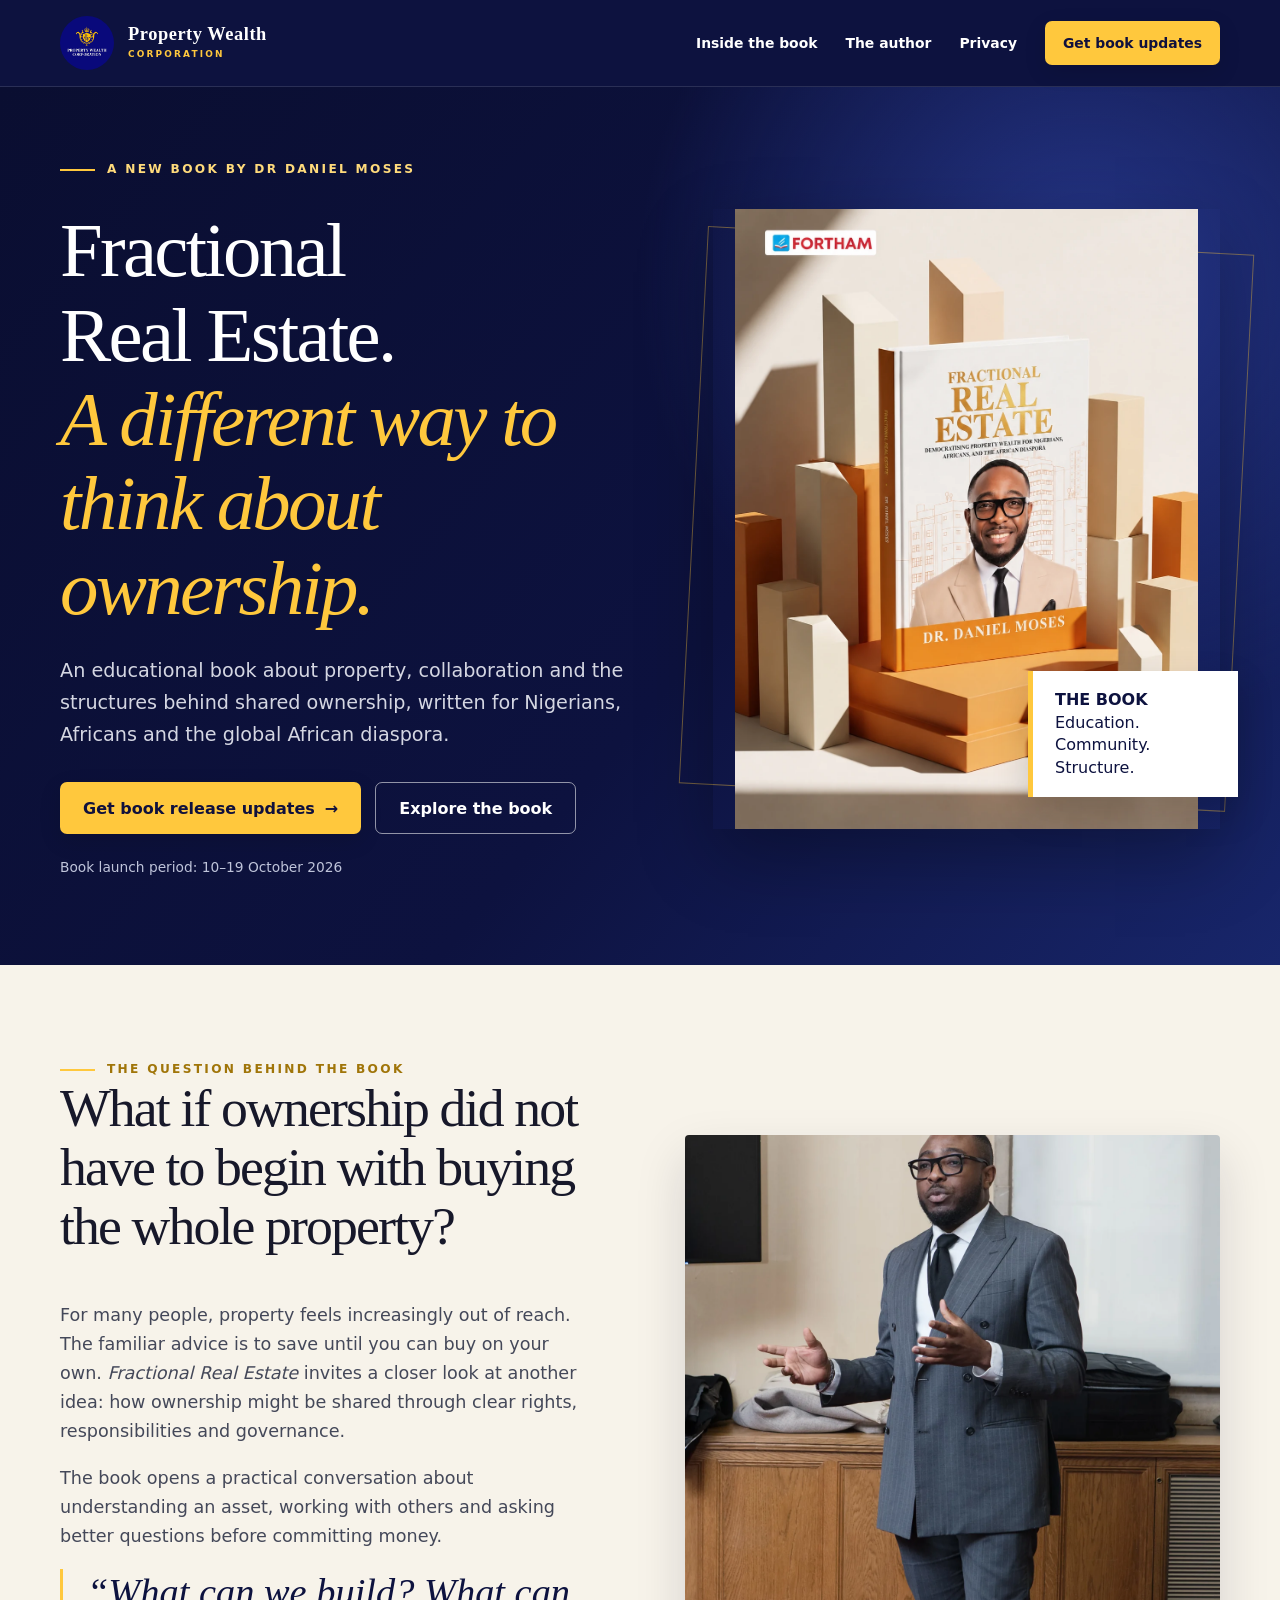
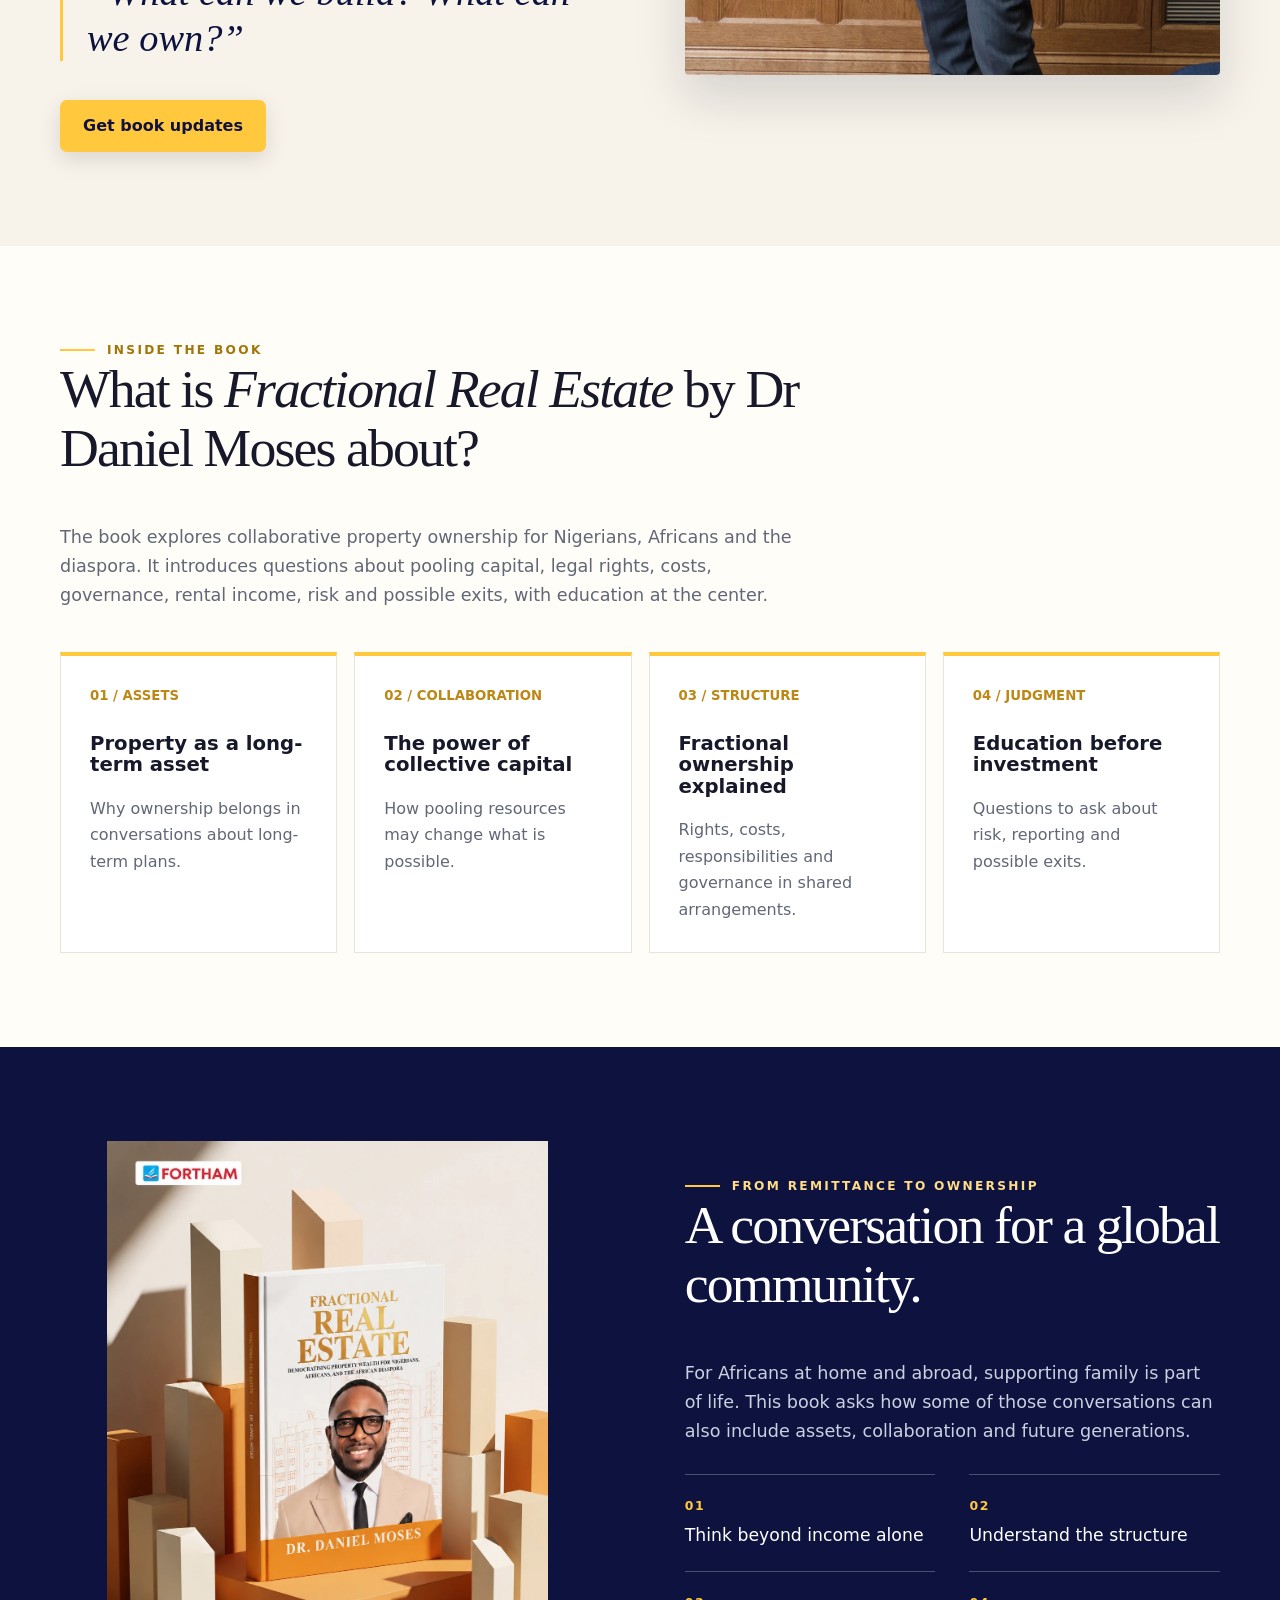
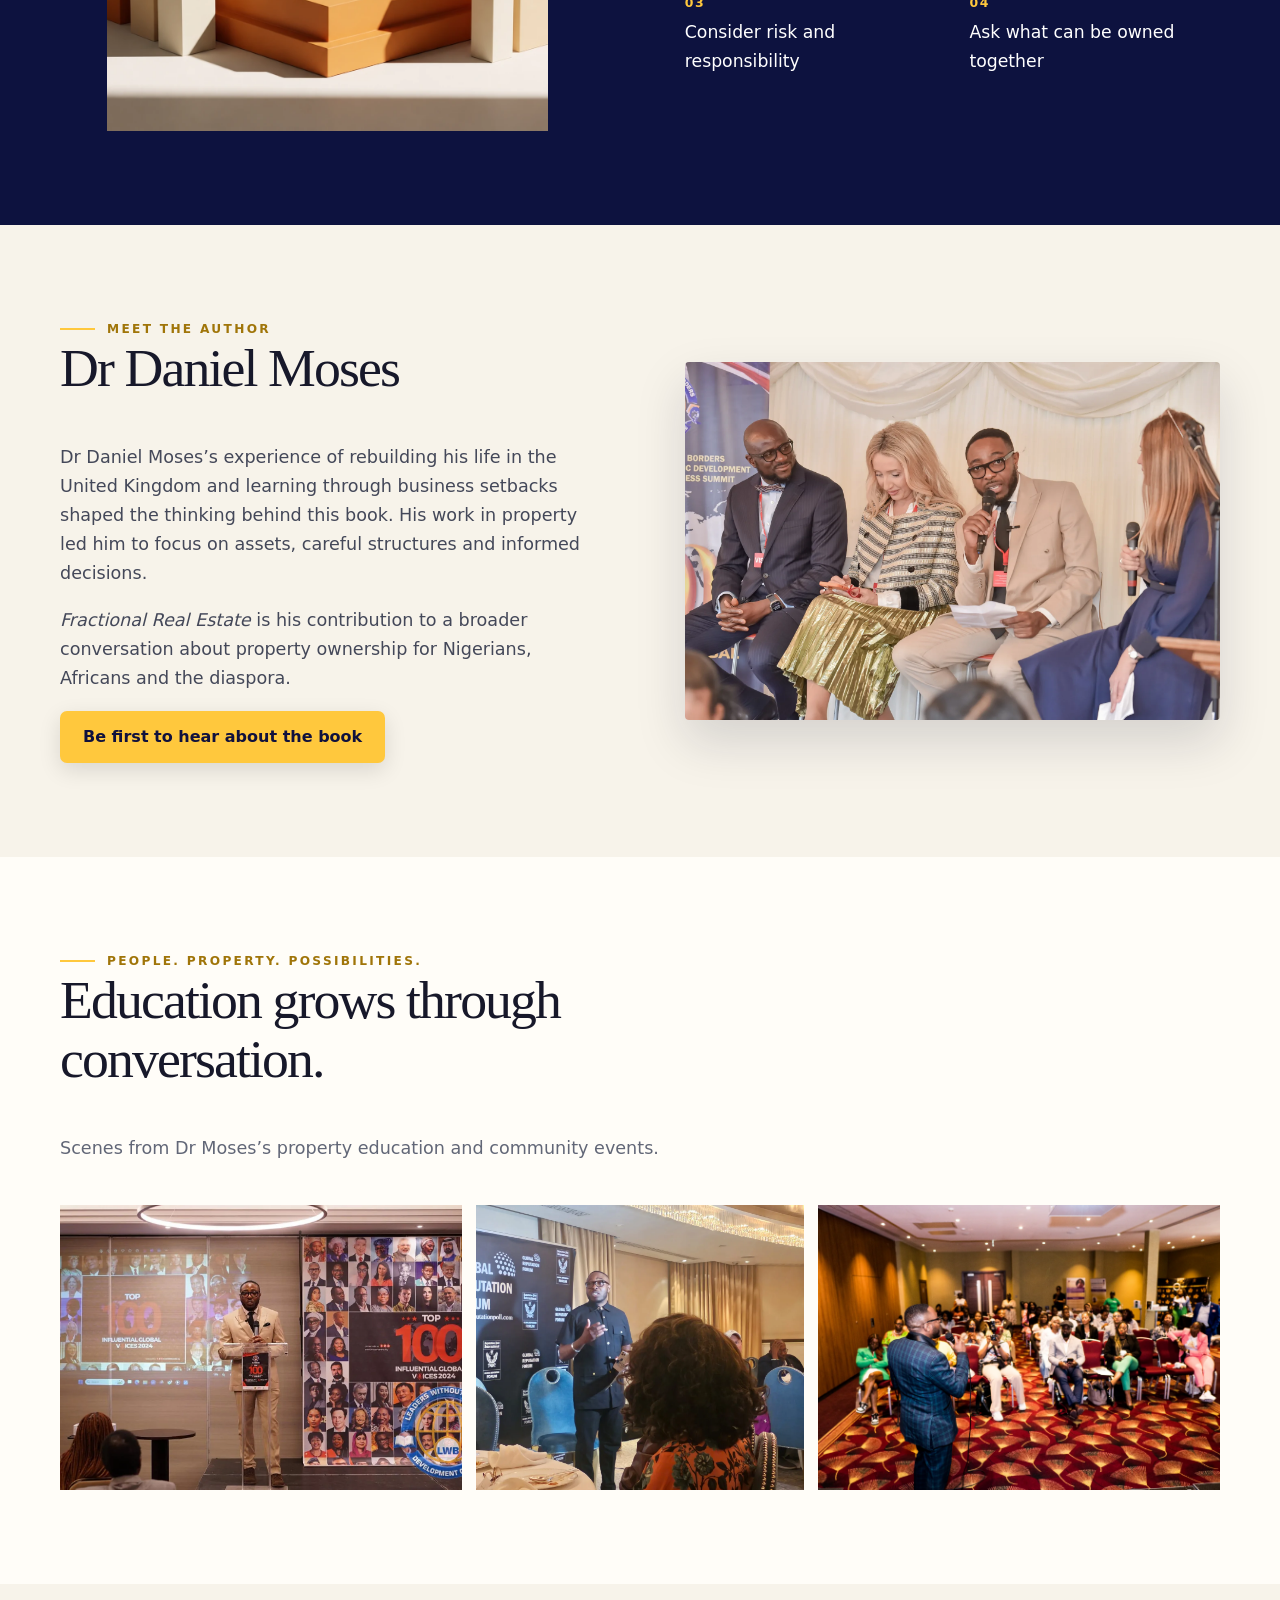
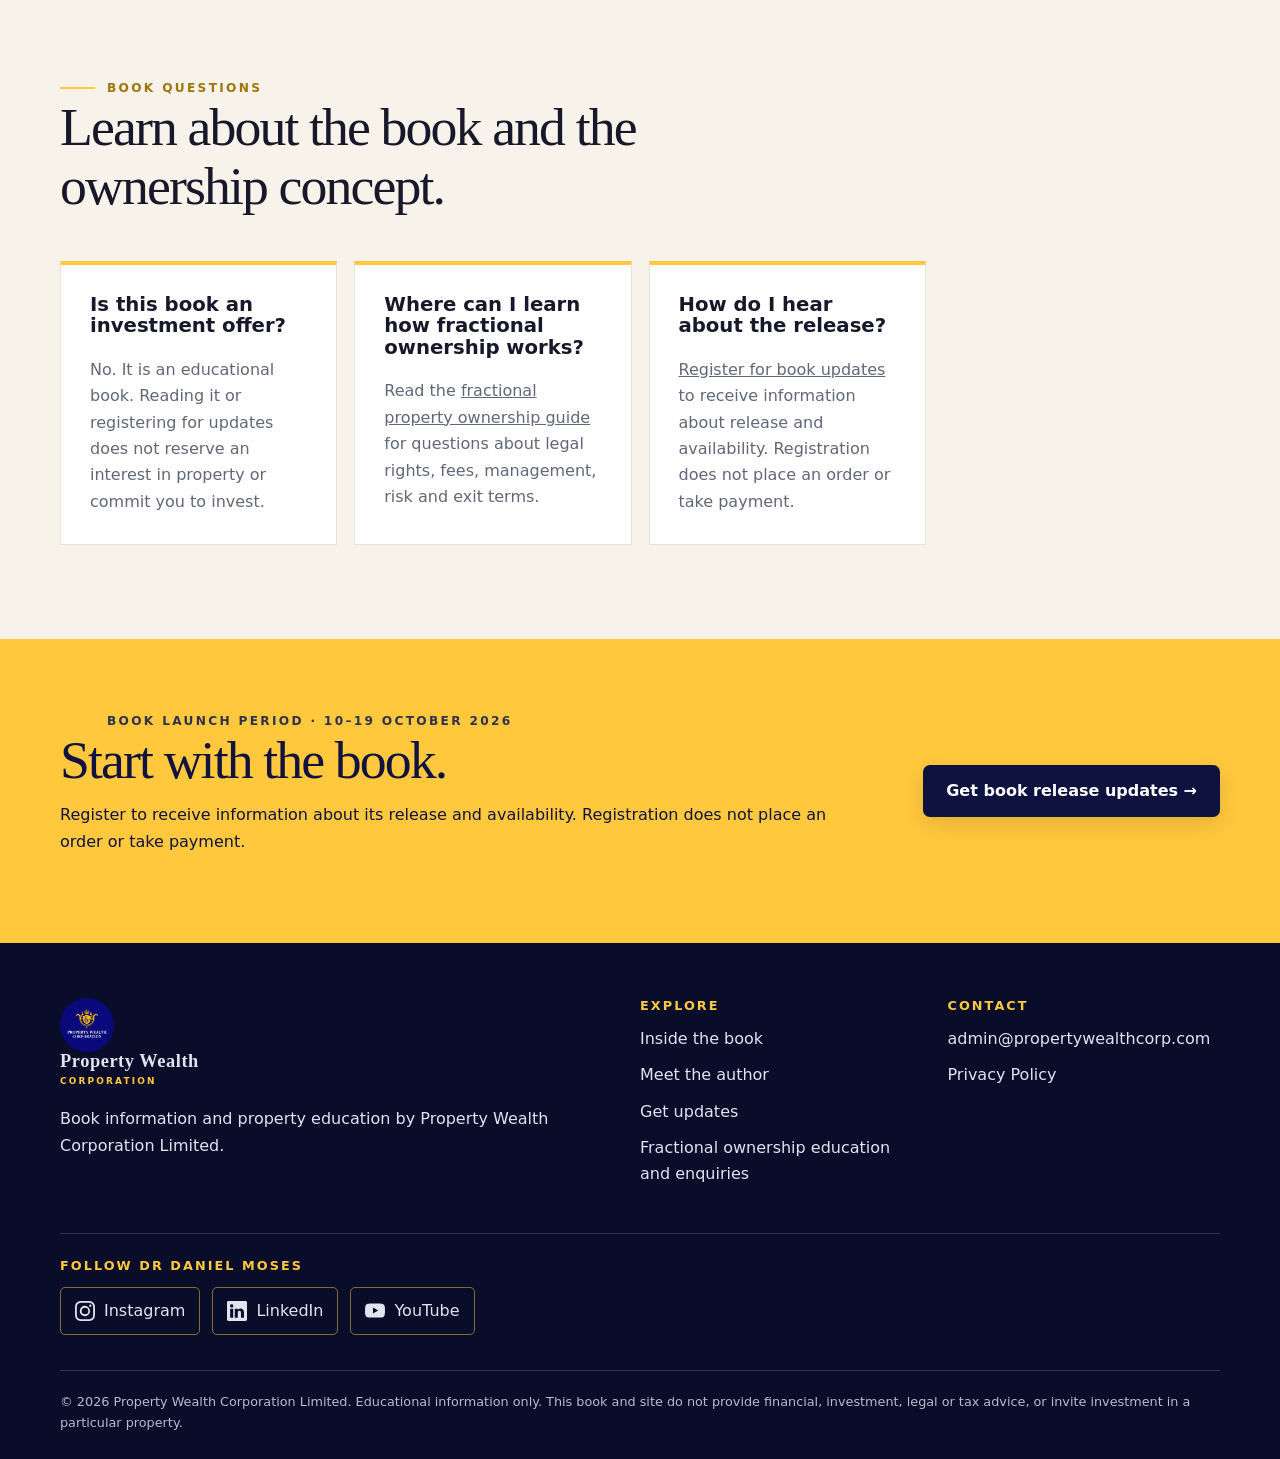
==== commit 74d9fe86: "Add Dr Daniel Moses YouTube link to book footer" ====
--- a/index.html
+++ b/index.html
@@ -7,4 +7,8 @@
         <svg aria-hidden="true" focusable="false" viewBox="0 0 16 16" xmlns="http://www.w3.org/2000/svg"><path d="M0 1.146C0 .513.526 0 1.175 0h13.65C15.474 0 16 .513 16 1.146v13.708c0 .633-.526 1.146-1.175 1.146H1.175C.526 16 0 15.487 0 14.854zm4.943 12.248V6.169H2.542v7.225zm-1.2-8.212c.837 0 1.358-.554 1.358-1.248-.015-.709-.52-1.248-1.342-1.248S2.4 3.226 2.4 3.934c0 .694.521 1.248 1.327 1.248zm4.908 8.212V9.359c0-.216.016-.432.08-.586.173-.431.568-.878 1.232-.878.869 0 1.216.662 1.216 1.634v3.865h2.401V9.25c0-2.22-1.184-3.252-2.764-3.252-1.274 0-1.845.7-2.165 1.193v.025h-.016l.016-.025V6.169h-2.4c.03.678 0 7.225 0 7.225z"/></svg>
         <span>LinkedIn</span>
       </a>
-    </nav></div><div class="footer-bottom">© 2026 Property Wealth Corporation Limited. Educational information only. This book and site do not provide financial, investment, legal or tax advice, or invite investment in a particular property.</div></div></footer></body></html>
+      <a href="https://www.youtube.com/@DrDanielMoses" target="_blank" rel="noopener noreferrer" aria-label="Dr Daniel Moses on YouTube (opens in a new tab)">
+        <svg aria-hidden="true" focusable="false" viewBox="0 0 16 16" xmlns="http://www.w3.org/2000/svg"><path d="M8.051 1.999h.089c.822.003 4.987.033 6.11.335a2.01 2.01 0 0 1 1.415 1.42c.101.38.172.883.22 1.402l.01.104.022.26.008.104c.065.914.073 1.77.074 1.957v.075c-.001.194-.01 1.108-.082 2.06l-.008.105-.009.104c-.05.572-.124 1.14-.235 1.558a2.01 2.01 0 0 1-1.415 1.42c-1.16.312-5.569.334-6.18.335h-.142c-.309 0-1.587-.006-2.927-.052l-.17-.006-.087-.004-.171-.007-.171-.007c-1.11-.049-2.167-.128-2.654-.26a2.01 2.01 0 0 1-1.415-1.419c-.111-.417-.185-.986-.235-1.558L.09 9.82l-.008-.104A31 31 0 0 1 0 7.68v-.123c.002-.215.01-.958.064-1.778l.007-.103.003-.052.008-.104.022-.26.01-.104c.048-.519.119-1.023.22-1.402a2.01 2.01 0 0 1 1.415-1.42c.487-.13 1.544-.21 2.654-.26l.17-.007.172-.006.086-.003.171-.007A100 100 0 0 1 7.858 2zM6.4 5.209v4.818l4.157-2.408z"/></svg>
+        <span>YouTube</span>
+      </a>
+    </nav></div><div class="footer-bottom">© 2026 Property Wealth Corporation Limited. Educational information only. This book and site do not provide financial, investment, legal or tax advice, or invite investment in a particular property.</div></div></footer></body></html>
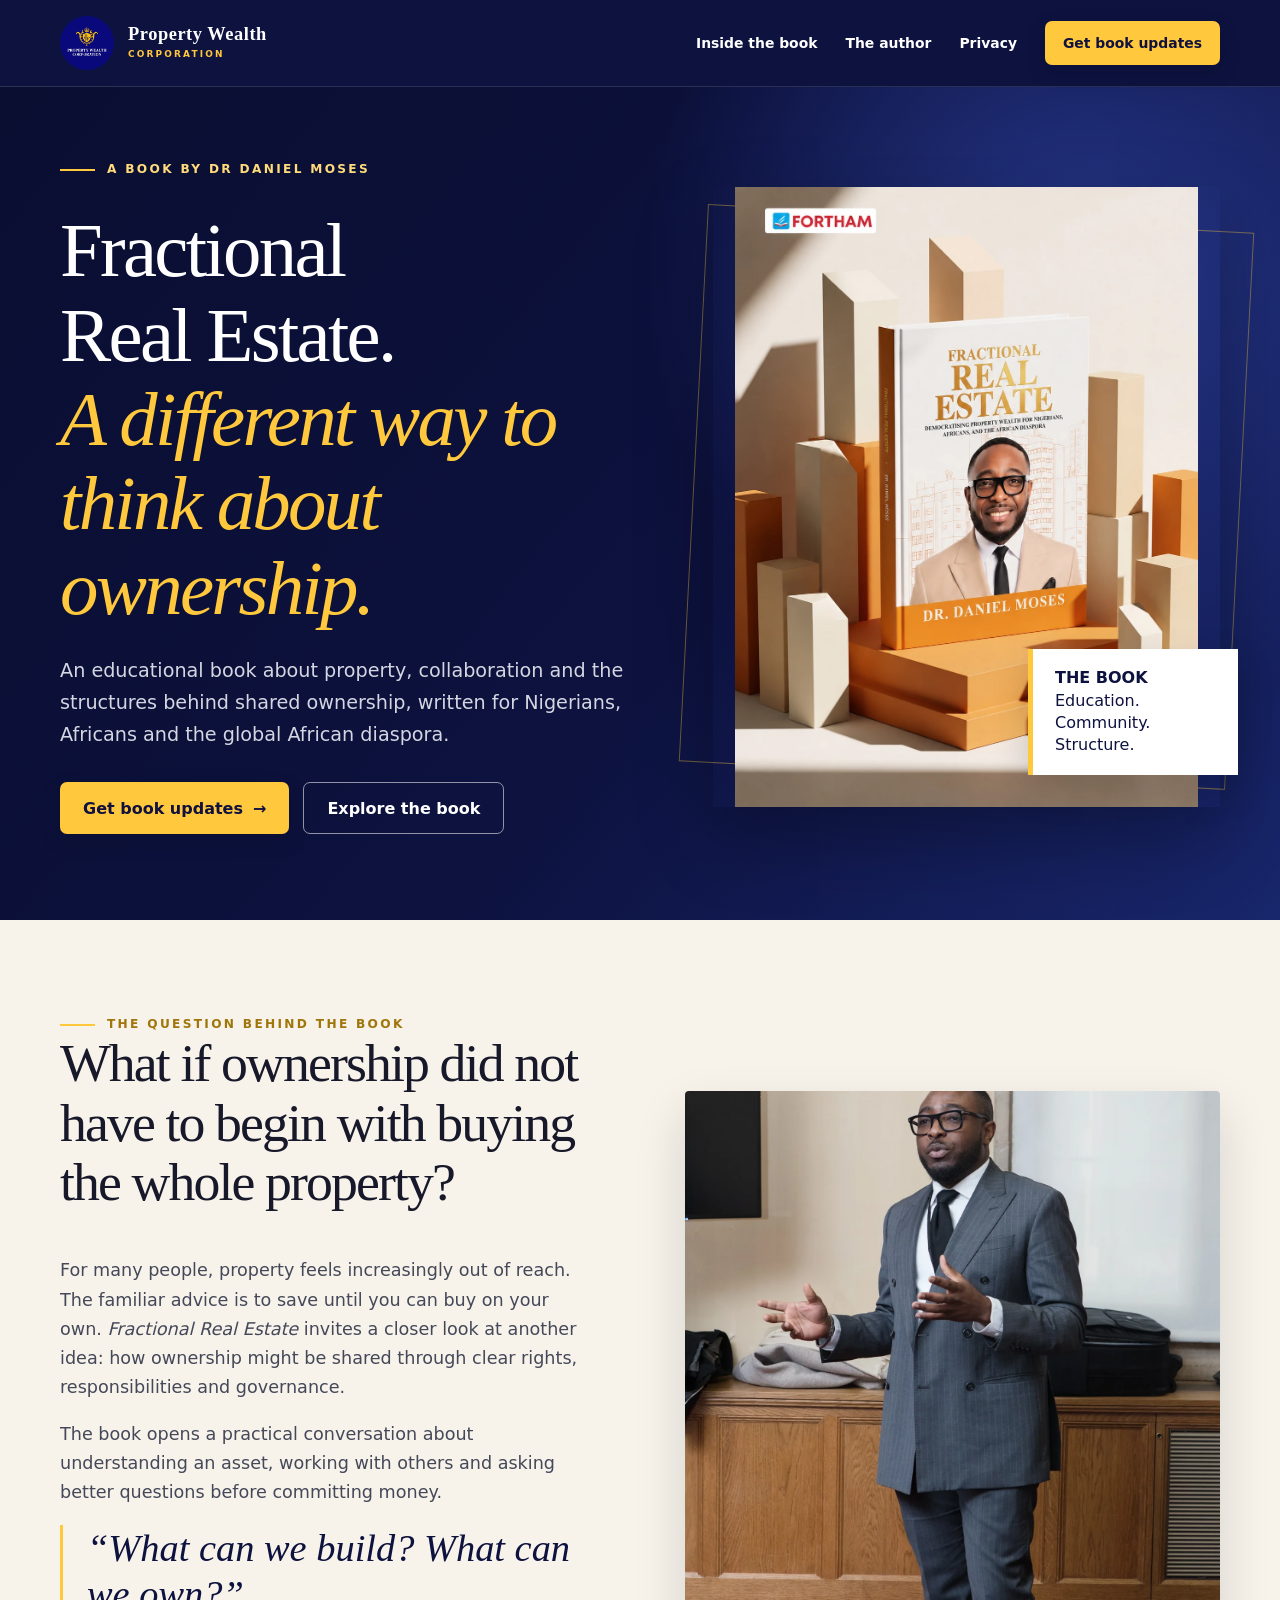
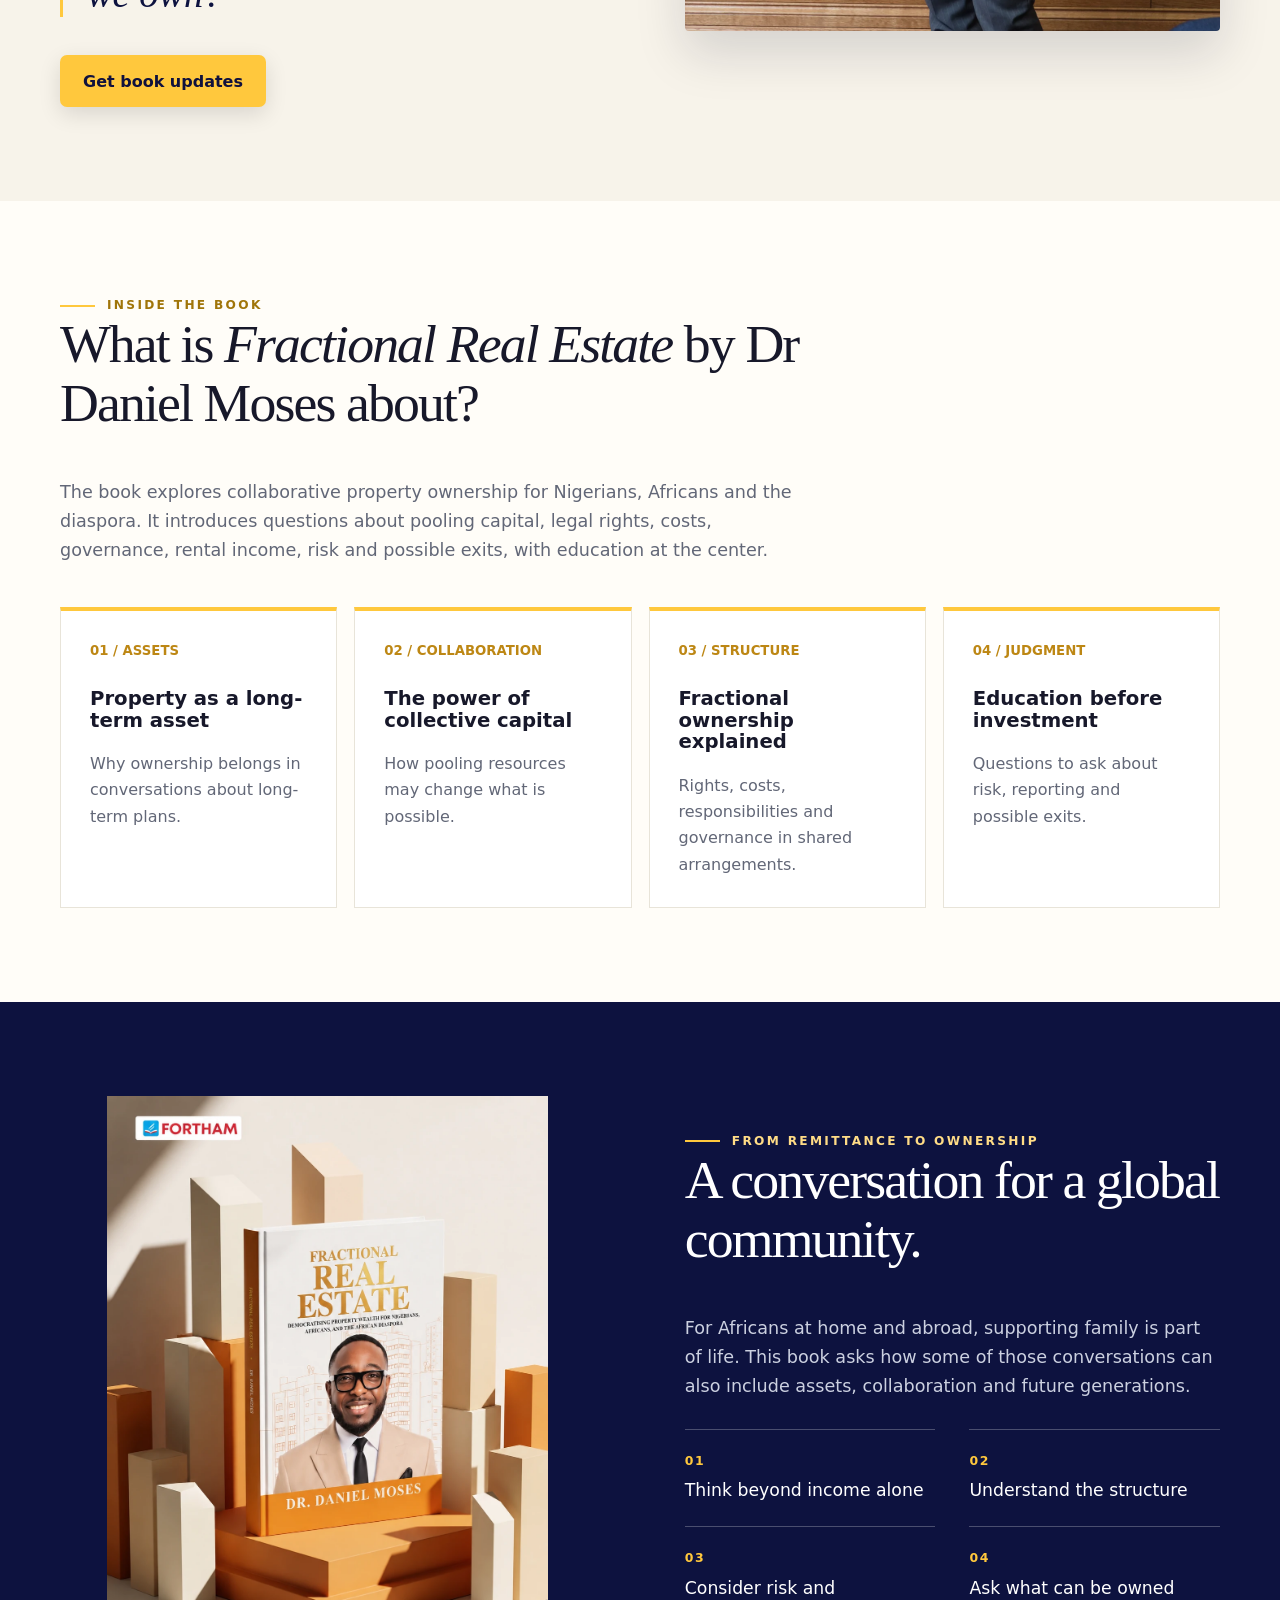
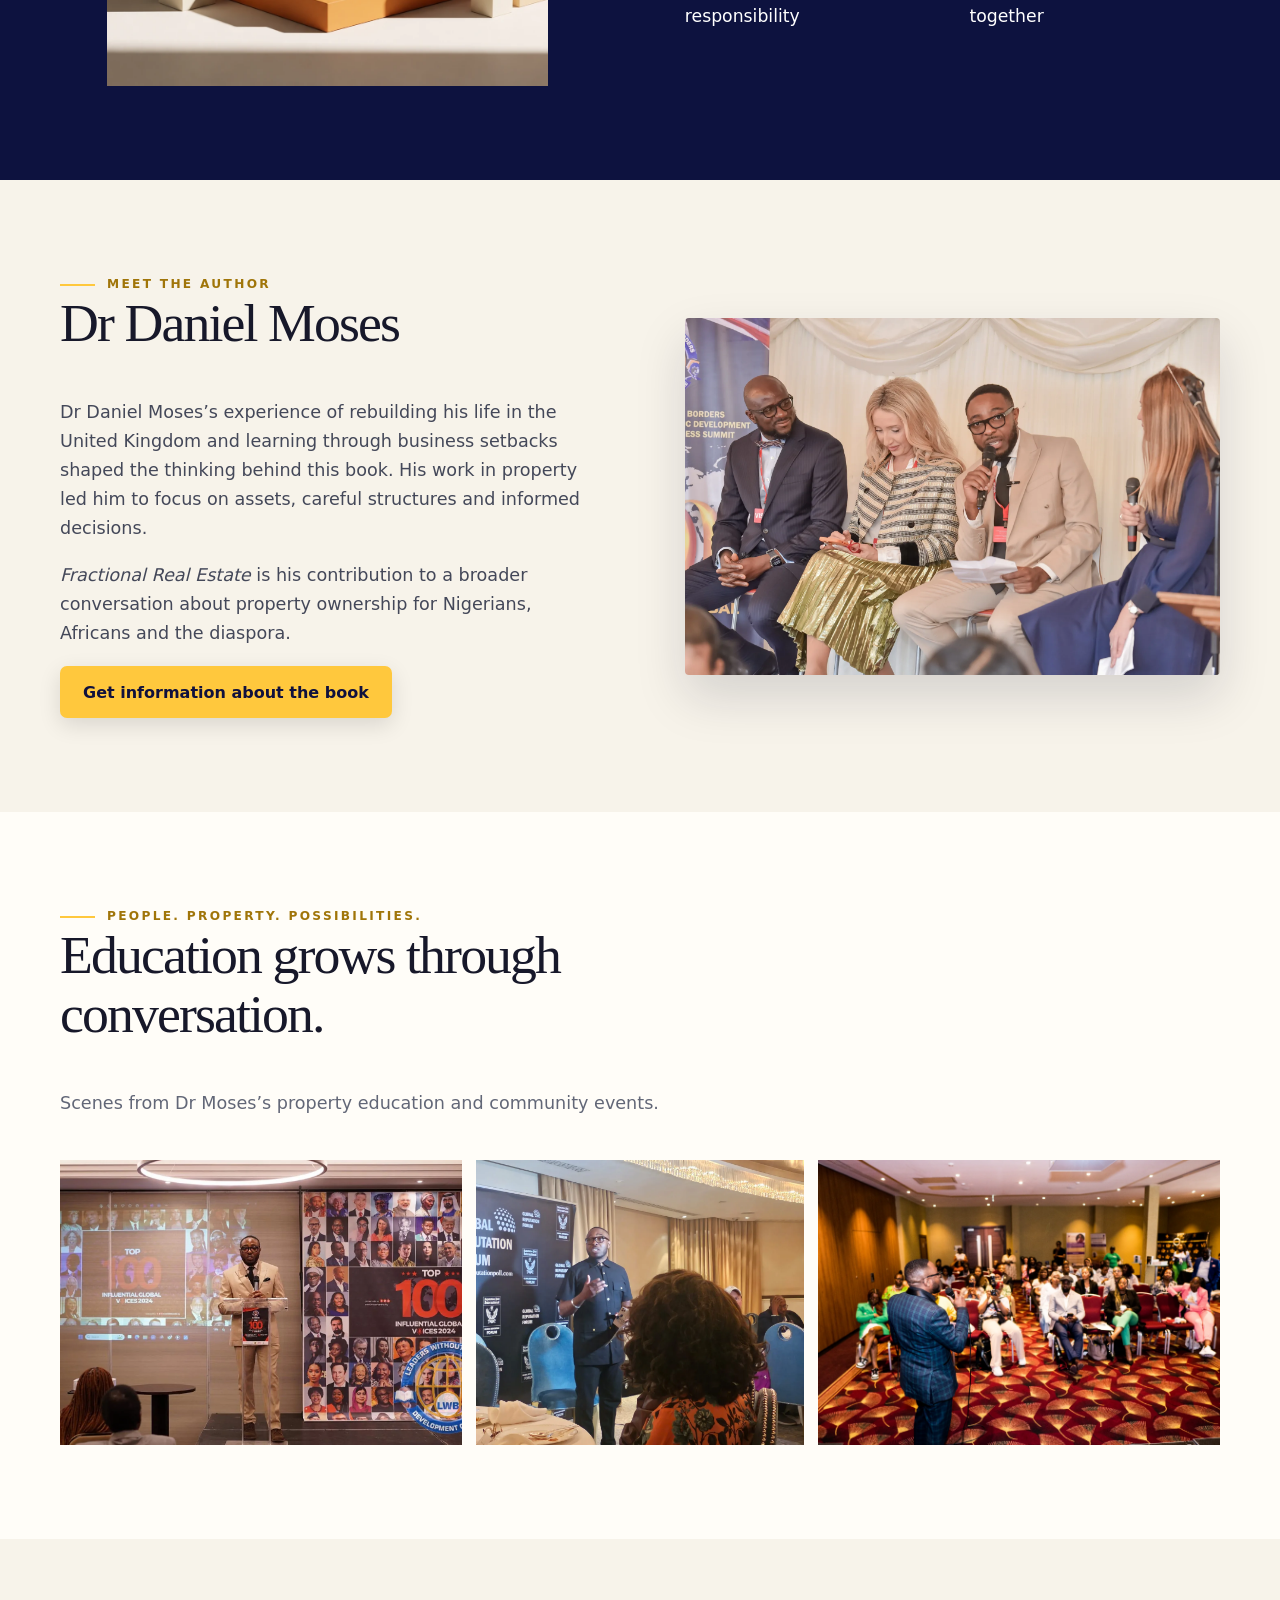
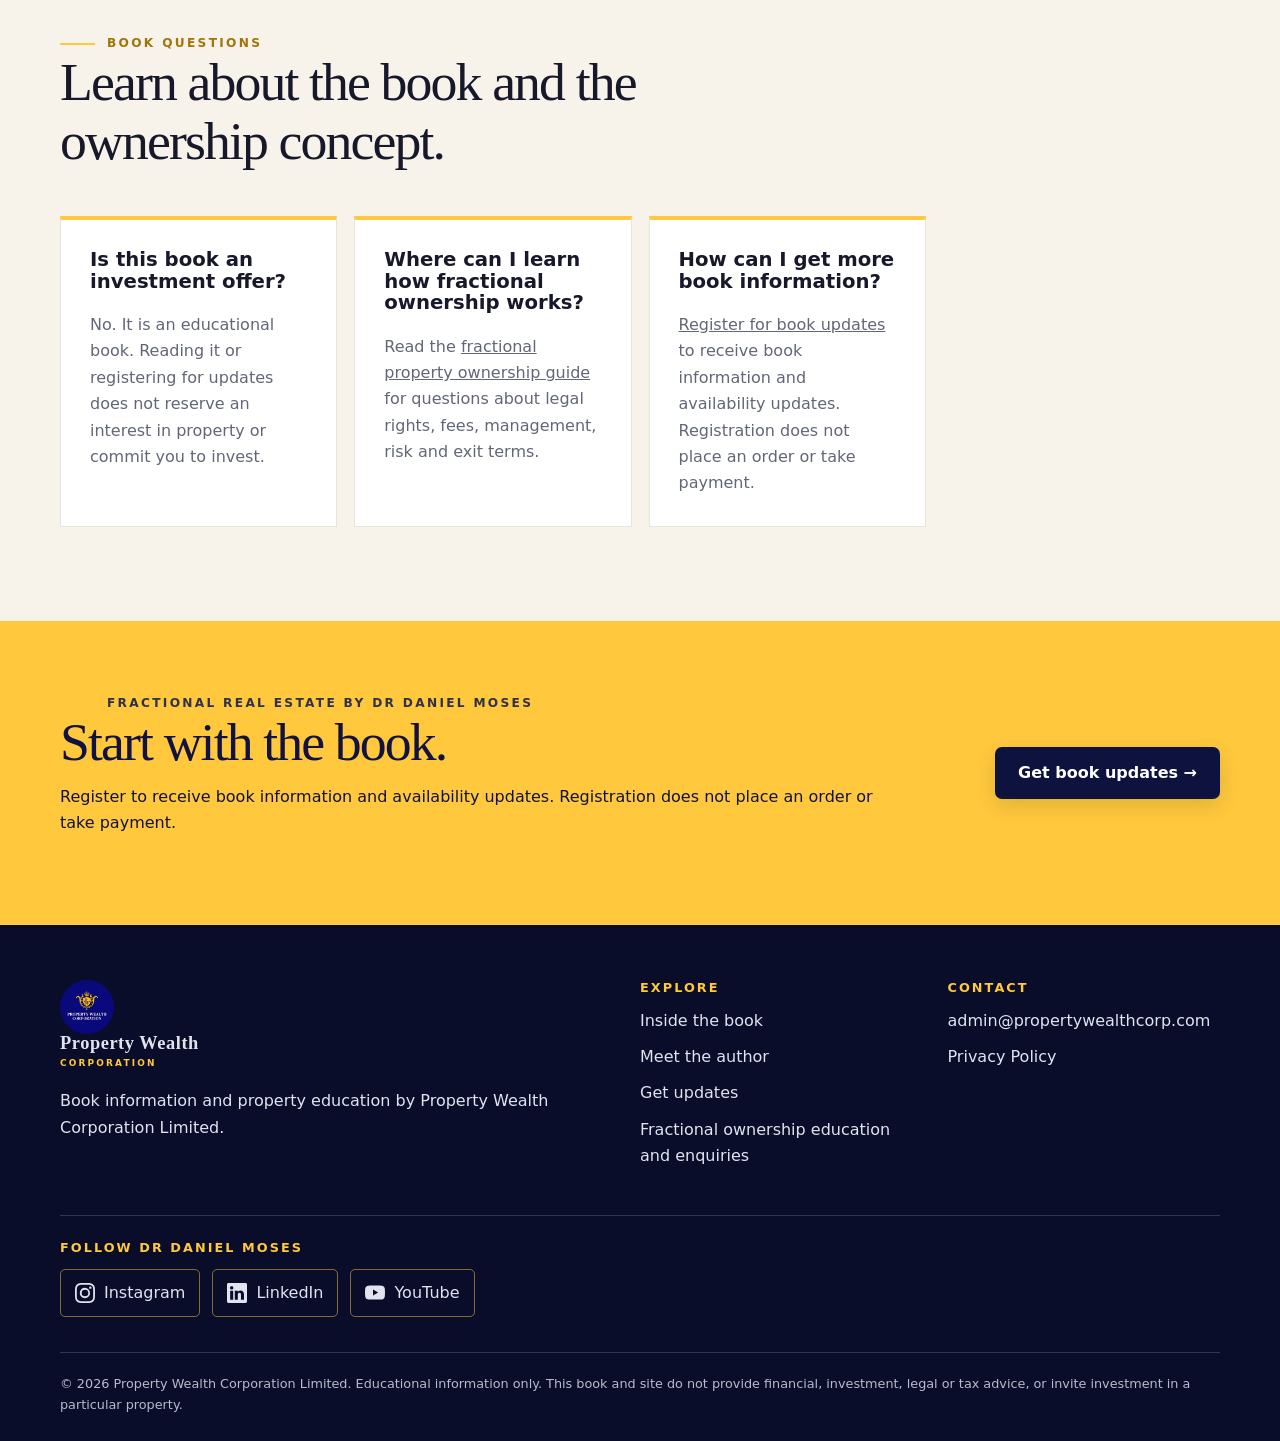
==== commit 39db4a03: "Update book site copy after launch" ====
--- a/index.html
+++ b/index.html
@@ -1,4 +1,4 @@
-<!doctype html><html lang="en"><head><meta charset="utf-8"><meta name="google-site-verification" content="OR-Pc8WTIj2CAglZZyAZ1Y0zHDVDRDXWeaP4wM5EGl0" /><meta name="viewport" content="width=device-width,initial-scale=1"><meta name="description" content="Explore Fractional Real Estate, the book by Dr Daniel Moses, and get release updates. Property education for Nigerians and the global African diaspora."><title>Fractional Real Estate Book by Dr Daniel Moses | PWC</title><link rel="canonical" href="https://danielmoses.fractionalrealestate.propertywealthcorp.com/"><meta name="robots" content="index,follow,max-image-preview:large"><meta property="og:type" content="website"><meta property="og:site_name" content="Property Wealth Corporation"><meta property="og:title" content="Fractional Real Estate Book by Dr Daniel Moses"><meta property="og:description" content="Explore the book by Dr Daniel Moses and register for release and availability updates."><meta property="og:url" content="https://danielmoses.fractionalrealestate.propertywealthcorp.com/"><meta property="og:image" content="https://danielmoses.fractionalrealestate.propertywealthcorp.com/assets/book-cover.webp"><meta name="twitter:card" content="summary_large_image"><script type="application/ld+json">{"@context":"https://schema.org","@type":"Book","name":"Fractional Real Estate","author":{"@type":"Person","name":"Dr Daniel Moses"},"publisher":{"@type":"Organization","name":"Property Wealth Corporation"},"url":"https://danielmoses.fractionalrealestate.propertywealthcorp.com/","image":"https://danielmoses.fractionalrealestate.propertywealthcorp.com/assets/book-cover.webp","inLanguage":"en"}</script><link rel="icon" href="assets/pwc-logo.jpg"><link rel="stylesheet" href="styles.css"></head><body><a class="skip" href="#main">Skip to content</a><header class="site-header"><div class="wrap header-inner"><a class="brand" href="./"><img src="assets/pwc-logo.jpg" alt="Property Wealth Corporation logo"><span>Property Wealth<small>CORPORATION</small></span></a><nav class="nav" aria-label="Primary navigation"><a href="#inside">Inside the book</a><a href="#author">The author</a><a href="privacy-policy/">Privacy</a><a class="btn" href="opt-in/">Get book updates</a></nav></div></header><main id="main"><section class="hero"><div class="wrap hero-grid"><div><div class="eyebrow">A new book by Dr Daniel Moses</div><h1>Fractional<br>Real Estate<span aria-hidden="true">.</span><br><em>A different way to think about ownership.</em></h1><p class="lead">An educational book about property, collaboration and the structures behind shared ownership, written for Nigerians, Africans and the global African diaspora.</p><div class="actions"><a class="btn" href="opt-in/">Get book release updates <span aria-hidden="true">→</span></a><a class="btn btn-outline" href="#inside">Explore the book</a></div><span class="hero-note">Book launch period: 10–19 October 2026</span></div><div class="book-display"><img src="assets/book-cover.webp" alt="Cover of Fractional Real Estate by Dr Daniel Moses" fetchpriority="high" width="1084" height="1451"><div class="book-chip">THE BOOK<br><span style="font-weight:400">Education. Community. Structure.</span></div></div></div></section><section class="section cream"><div class="wrap split"><div><div class="eyebrow">The question behind the book</div><h2>What if ownership did not have to begin with buying the whole property?</h2><div class="prose"><p>For many people, property feels increasingly out of reach. The familiar advice is to save until you can buy on your own. <em>Fractional Real Estate</em> invites a closer look at another idea: how ownership might be shared through clear rights, responsibilities and governance.</p><p>The book opens a practical conversation about understanding an asset, working with others and asking better questions before committing money.</p></div><p class="quote">“What can we build? What can we own?”</p><a class="btn" href="opt-in/">Get book updates</a></div><div class="photo-frame"><img src="assets/author-event.webp" alt="Dr Daniel Moses speaking at an educational event" loading="lazy"></div></div></section><section class="section" id="inside"><div class="wrap"><div class="section-intro"><div class="eyebrow">Inside the book</div><h2>What is <em>Fractional Real Estate</em> by Dr Daniel Moses about?</h2><p>The book explores collaborative property ownership for Nigerians, Africans and the diaspora. It introduces questions about pooling capital, legal rights, costs, governance, rental income, risk and possible exits, with education at the center.</p></div><div class="cards"><article class="card"><span>01 / ASSETS</span><h3>Property as a long-term asset</h3><p>Why ownership belongs in conversations about long-term plans.</p></article><article class="card"><span>02 / COLLABORATION</span><h3>The power of collective capital</h3><p>How pooling resources may change what is possible.</p></article><article class="card"><span>03 / STRUCTURE</span><h3>Fractional ownership explained</h3><p>Rights, costs, responsibilities and governance in shared arrangements.</p></article><article class="card"><span>04 / JUDGMENT</span><h3>Education before investment</h3><p>Questions to ask about risk, reporting and possible exits.</p></article></div></div></section><section class="section dark"><div class="wrap split"><div class="book-side"><img src="assets/book-cover.webp" alt="Fractional Real Estate book cover" loading="lazy"></div><div><div class="eyebrow">From remittance to ownership</div><h2>A conversation for a global community.</h2><p class="prose">For Africans at home and abroad, supporting family is part of life. This book asks how some of those conversations can also include assets, collaboration and future generations.</p><ul class="book-list"><li><b>01</b>Think beyond income alone</li><li><b>02</b>Understand the structure</li><li><b>03</b>Consider risk and responsibility</li><li><b>04</b>Ask what can be owned together</li></ul></div></div></section><section class="section cream" id="author"><div class="wrap split"><div><div class="eyebrow">Meet the author</div><h2>Dr Daniel Moses</h2><div class="prose"><p>Dr Daniel Moses’s experience of rebuilding his life in the United Kingdom and learning through business setbacks shaped the thinking behind this book. His work in property led him to focus on assets, careful structures and informed decisions.</p><p><em>Fractional Real Estate</em> is his contribution to a broader conversation about property ownership for Nigerians, Africans and the diaspora.</p></div><a class="btn" href="opt-in/">Be first to hear about the book</a></div><div class="photo-frame"><img src="assets/author-portrait.webp" alt="Dr Daniel Moses participating in a property discussion" loading="lazy"></div></div></section><section class="section"><div class="wrap"><div class="section-intro"><div class="eyebrow">People. Property. Possibilities.</div><h2>Education grows through conversation.</h2><p>Scenes from Dr Moses’s property education and community events.</p></div><div class="image-strip"><img src="assets/community-1.webp" alt="Dr Moses speaking at an educational event" loading="lazy"><img src="assets/community-2.webp" alt="Dr Moses speaking with attendees" loading="lazy"><img src="assets/community-event.webp" alt="Property education event audience" loading="lazy"></div></div></section><section class="section cream" aria-labelledby="book-questions"><div class="wrap"><div class="section-intro"><div class="eyebrow">Book questions</div><h2 id="book-questions">Learn about the book and the ownership concept.</h2></div><div class="cards"><article class="card"><h3>Is this book an investment offer?</h3><p>No. It is an educational book. Reading it or registering for updates does not reserve an interest in property or commit you to invest.</p></article><article class="card"><h3>Where can I learn how fractional ownership works?</h3><p>Read the <a href="https://fractional.propertywealthcorp.com/fractional-property-ownership-guide/">fractional property ownership guide</a> for questions about legal rights, fees, management, risk and exit terms.</p></article><article class="card"><h3>How do I hear about the release?</h3><p><a href="opt-in/">Register for book updates</a> to receive information about release and availability. Registration does not place an order or take payment.</p></article></div></div></section><section class="cta-band"><div class="wrap split"><div><div class="eyebrow" style="color:#30314a">Book launch period · 10–19 October 2026</div><h2>Start with the book.</h2><p>Register to receive information about its release and availability. Registration does not place an order or take payment.</p></div><a class="btn" href="opt-in/">Get book release updates →</a></div></section></main><footer class="footer"><div class="wrap"><div class="footer-grid"><div><a class="brand" href="./"><img src="assets/pwc-logo.jpg" alt=""><span>Property Wealth<small>CORPORATION</small></span></a><p>Book information and property education by Property Wealth Corporation Limited.</p></div><div><h3>EXPLORE</h3><a href="#inside">Inside the book</a><br><a href="#author">Meet the author</a><br><a href="opt-in/">Get updates</a><br><a href="https://fractional.propertywealthcorp.com/">Fractional ownership education and enquiries</a></div><div><h3>CONTACT</h3><a href="mailto:admin@propertywealthcorp.com">admin@propertywealthcorp.com</a><br><a href="privacy-policy/">Privacy Policy</a></div></div><div class="footer-social"><h3>FOLLOW DR DANIEL MOSES</h3><nav class="social-links" aria-label="Dr Daniel Moses social media">
+<!doctype html><html lang="en"><head><meta charset="utf-8"><meta name="google-site-verification" content="OR-Pc8WTIj2CAglZZyAZ1Y0zHDVDRDXWeaP4wM5EGl0" /><meta name="viewport" content="width=device-width,initial-scale=1"><meta name="description" content="Explore Fractional Real Estate, the book by Dr Daniel Moses, and get book information and availability updates. Property education for Nigerians and the global African diaspora."><title>Fractional Real Estate Book by Dr Daniel Moses | PWC</title><link rel="canonical" href="https://danielmoses.fractionalrealestate.propertywealthcorp.com/"><meta name="robots" content="index,follow,max-image-preview:large"><meta property="og:type" content="website"><meta property="og:site_name" content="Property Wealth Corporation"><meta property="og:title" content="Fractional Real Estate Book by Dr Daniel Moses"><meta property="og:description" content="Explore the book by Dr Daniel Moses and register for book information and availability updates."><meta property="og:url" content="https://danielmoses.fractionalrealestate.propertywealthcorp.com/"><meta property="og:image" content="https://danielmoses.fractionalrealestate.propertywealthcorp.com/assets/book-cover.webp"><meta name="twitter:card" content="summary_large_image"><script type="application/ld+json">{"@context":"https://schema.org","@type":"Book","name":"Fractional Real Estate","author":{"@type":"Person","name":"Dr Daniel Moses"},"publisher":{"@type":"Organization","name":"Property Wealth Corporation"},"url":"https://danielmoses.fractionalrealestate.propertywealthcorp.com/","image":"https://danielmoses.fractionalrealestate.propertywealthcorp.com/assets/book-cover.webp","inLanguage":"en"}</script><link rel="icon" href="assets/pwc-logo.jpg"><link rel="stylesheet" href="styles.css"></head><body><a class="skip" href="#main">Skip to content</a><header class="site-header"><div class="wrap header-inner"><a class="brand" href="./"><img src="assets/pwc-logo.jpg" alt="Property Wealth Corporation logo"><span>Property Wealth<small>CORPORATION</small></span></a><nav class="nav" aria-label="Primary navigation"><a href="#inside">Inside the book</a><a href="#author">The author</a><a href="privacy-policy/">Privacy</a><a class="btn" href="opt-in/">Get book updates</a></nav></div></header><main id="main"><section class="hero"><div class="wrap hero-grid"><div><div class="eyebrow">A book by Dr Daniel Moses</div><h1>Fractional<br>Real Estate<span aria-hidden="true">.</span><br><em>A different way to think about ownership.</em></h1><p class="lead">An educational book about property, collaboration and the structures behind shared ownership, written for Nigerians, Africans and the global African diaspora.</p><div class="actions"><a class="btn" href="opt-in/">Get book updates <span aria-hidden="true">→</span></a><a class="btn btn-outline" href="#inside">Explore the book</a></div></div><div class="book-display"><img src="assets/book-cover.webp" alt="Cover of Fractional Real Estate by Dr Daniel Moses" fetchpriority="high" width="1084" height="1451"><div class="book-chip">THE BOOK<br><span style="font-weight:400">Education. Community. Structure.</span></div></div></div></section><section class="section cream"><div class="wrap split"><div><div class="eyebrow">The question behind the book</div><h2>What if ownership did not have to begin with buying the whole property?</h2><div class="prose"><p>For many people, property feels increasingly out of reach. The familiar advice is to save until you can buy on your own. <em>Fractional Real Estate</em> invites a closer look at another idea: how ownership might be shared through clear rights, responsibilities and governance.</p><p>The book opens a practical conversation about understanding an asset, working with others and asking better questions before committing money.</p></div><p class="quote">“What can we build? What can we own?”</p><a class="btn" href="opt-in/">Get book updates</a></div><div class="photo-frame"><img src="assets/author-event.webp" alt="Dr Daniel Moses speaking at an educational event" loading="lazy"></div></div></section><section class="section" id="inside"><div class="wrap"><div class="section-intro"><div class="eyebrow">Inside the book</div><h2>What is <em>Fractional Real Estate</em> by Dr Daniel Moses about?</h2><p>The book explores collaborative property ownership for Nigerians, Africans and the diaspora. It introduces questions about pooling capital, legal rights, costs, governance, rental income, risk and possible exits, with education at the center.</p></div><div class="cards"><article class="card"><span>01 / ASSETS</span><h3>Property as a long-term asset</h3><p>Why ownership belongs in conversations about long-term plans.</p></article><article class="card"><span>02 / COLLABORATION</span><h3>The power of collective capital</h3><p>How pooling resources may change what is possible.</p></article><article class="card"><span>03 / STRUCTURE</span><h3>Fractional ownership explained</h3><p>Rights, costs, responsibilities and governance in shared arrangements.</p></article><article class="card"><span>04 / JUDGMENT</span><h3>Education before investment</h3><p>Questions to ask about risk, reporting and possible exits.</p></article></div></div></section><section class="section dark"><div class="wrap split"><div class="book-side"><img src="assets/book-cover.webp" alt="Fractional Real Estate book cover" loading="lazy"></div><div><div class="eyebrow">From remittance to ownership</div><h2>A conversation for a global community.</h2><p class="prose">For Africans at home and abroad, supporting family is part of life. This book asks how some of those conversations can also include assets, collaboration and future generations.</p><ul class="book-list"><li><b>01</b>Think beyond income alone</li><li><b>02</b>Understand the structure</li><li><b>03</b>Consider risk and responsibility</li><li><b>04</b>Ask what can be owned together</li></ul></div></div></section><section class="section cream" id="author"><div class="wrap split"><div><div class="eyebrow">Meet the author</div><h2>Dr Daniel Moses</h2><div class="prose"><p>Dr Daniel Moses’s experience of rebuilding his life in the United Kingdom and learning through business setbacks shaped the thinking behind this book. His work in property led him to focus on assets, careful structures and informed decisions.</p><p><em>Fractional Real Estate</em> is his contribution to a broader conversation about property ownership for Nigerians, Africans and the diaspora.</p></div><a class="btn" href="opt-in/">Get information about the book</a></div><div class="photo-frame"><img src="assets/author-portrait.webp" alt="Dr Daniel Moses participating in a property discussion" loading="lazy"></div></div></section><section class="section"><div class="wrap"><div class="section-intro"><div class="eyebrow">People. Property. Possibilities.</div><h2>Education grows through conversation.</h2><p>Scenes from Dr Moses’s property education and community events.</p></div><div class="image-strip"><img src="assets/community-1.webp" alt="Dr Moses speaking at an educational event" loading="lazy"><img src="assets/community-2.webp" alt="Dr Moses speaking with attendees" loading="lazy"><img src="assets/community-event.webp" alt="Property education event audience" loading="lazy"></div></div></section><section class="section cream" aria-labelledby="book-questions"><div class="wrap"><div class="section-intro"><div class="eyebrow">Book questions</div><h2 id="book-questions">Learn about the book and the ownership concept.</h2></div><div class="cards"><article class="card"><h3>Is this book an investment offer?</h3><p>No. It is an educational book. Reading it or registering for updates does not reserve an interest in property or commit you to invest.</p></article><article class="card"><h3>Where can I learn how fractional ownership works?</h3><p>Read the <a href="https://fractional.propertywealthcorp.com/fractional-property-ownership-guide/">fractional property ownership guide</a> for questions about legal rights, fees, management, risk and exit terms.</p></article><article class="card"><h3>How can I get more book information?</h3><p><a href="opt-in/">Register for book updates</a> to receive book information and availability updates. Registration does not place an order or take payment.</p></article></div></div></section><section class="cta-band"><div class="wrap split"><div><div class="eyebrow" style="color:#30314a">Fractional Real Estate by Dr Daniel Moses</div><h2>Start with the book.</h2><p>Register to receive book information and availability updates. Registration does not place an order or take payment.</p></div><a class="btn" href="opt-in/">Get book updates →</a></div></section></main><footer class="footer"><div class="wrap"><div class="footer-grid"><div><a class="brand" href="./"><img src="assets/pwc-logo.jpg" alt=""><span>Property Wealth<small>CORPORATION</small></span></a><p>Book information and property education by Property Wealth Corporation Limited.</p></div><div><h3>EXPLORE</h3><a href="#inside">Inside the book</a><br><a href="#author">Meet the author</a><br><a href="opt-in/">Get updates</a><br><a href="https://fractional.propertywealthcorp.com/">Fractional ownership education and enquiries</a></div><div><h3>CONTACT</h3><a href="mailto:admin@propertywealthcorp.com">admin@propertywealthcorp.com</a><br><a href="privacy-policy/">Privacy Policy</a></div></div><div class="footer-social"><h3>FOLLOW DR DANIEL MOSES</h3><nav class="social-links" aria-label="Dr Daniel Moses social media">
       <a href="https://www.instagram.com/dr.danielmoses/" target="_blank" rel="noopener noreferrer" aria-label="Dr Daniel Moses on Instagram (opens in a new tab)">
         <svg aria-hidden="true" focusable="false" viewBox="0 0 16 16" xmlns="http://www.w3.org/2000/svg"><path d="M8 0C5.829 0 5.556.01 4.703.048 3.85.088 3.269.222 2.76.42a3.9 3.9 0 0 0-1.417.923A3.9 3.9 0 0 0 .42 2.76C.222 3.268.087 3.85.048 4.7.01 5.555 0 5.827 0 8.001c0 2.172.01 2.444.048 3.297.04.852.174 1.433.372 1.942.205.526.478.972.923 1.417.444.445.89.719 1.416.923.51.198 1.09.333 1.942.372C5.555 15.99 5.827 16 8 16s2.444-.01 3.298-.048c.851-.04 1.434-.174 1.943-.372a3.9 3.9 0 0 0 1.416-.923c.445-.445.718-.891.923-1.417.197-.509.332-1.09.372-1.942C15.99 10.445 16 10.173 16 8s-.01-2.445-.048-3.299c-.04-.851-.175-1.433-.372-1.941a3.9 3.9 0 0 0-.923-1.417A3.9 3.9 0 0 0 13.24.42c-.51-.198-1.092-.333-1.943-.372C10.443.01 10.172 0 7.998 0zm-.717 1.442h.718c2.136 0 2.389.007 3.232.046.78.035 1.204.166 1.486.275.373.145.64.319.92.599s.453.546.598.92c.11.281.24.705.275 1.485.039.843.047 1.096.047 3.231s-.008 2.389-.047 3.232c-.035.78-.166 1.203-.275 1.485a2.5 2.5 0 0 1-.599.919c-.28.28-.546.453-.92.598-.28.11-.704.24-1.485.276-.843.038-1.096.047-3.232.047s-2.39-.009-3.233-.047c-.78-.036-1.203-.166-1.485-.276a2.5 2.5 0 0 1-.92-.598 2.5 2.5 0 0 1-.6-.92c-.109-.281-.24-.705-.275-1.485-.038-.843-.046-1.096-.046-3.233s.008-2.388.046-3.231c.036-.78.166-1.204.276-1.486.145-.373.319-.64.599-.92s.546-.453.92-.598c.282-.11.705-.24 1.485-.276.738-.034 1.024-.044 2.515-.045zm4.988 1.328a.96.96 0 1 0 0 1.92.96.96 0 0 0 0-1.92m-4.27 1.122a4.109 4.109 0 1 0 0 8.217 4.109 4.109 0 0 0 0-8.217m0 1.441a2.667 2.667 0 1 1 0 5.334 2.667 2.667 0 0 1 0-5.334"/></svg>
         <span>Instagram</span>
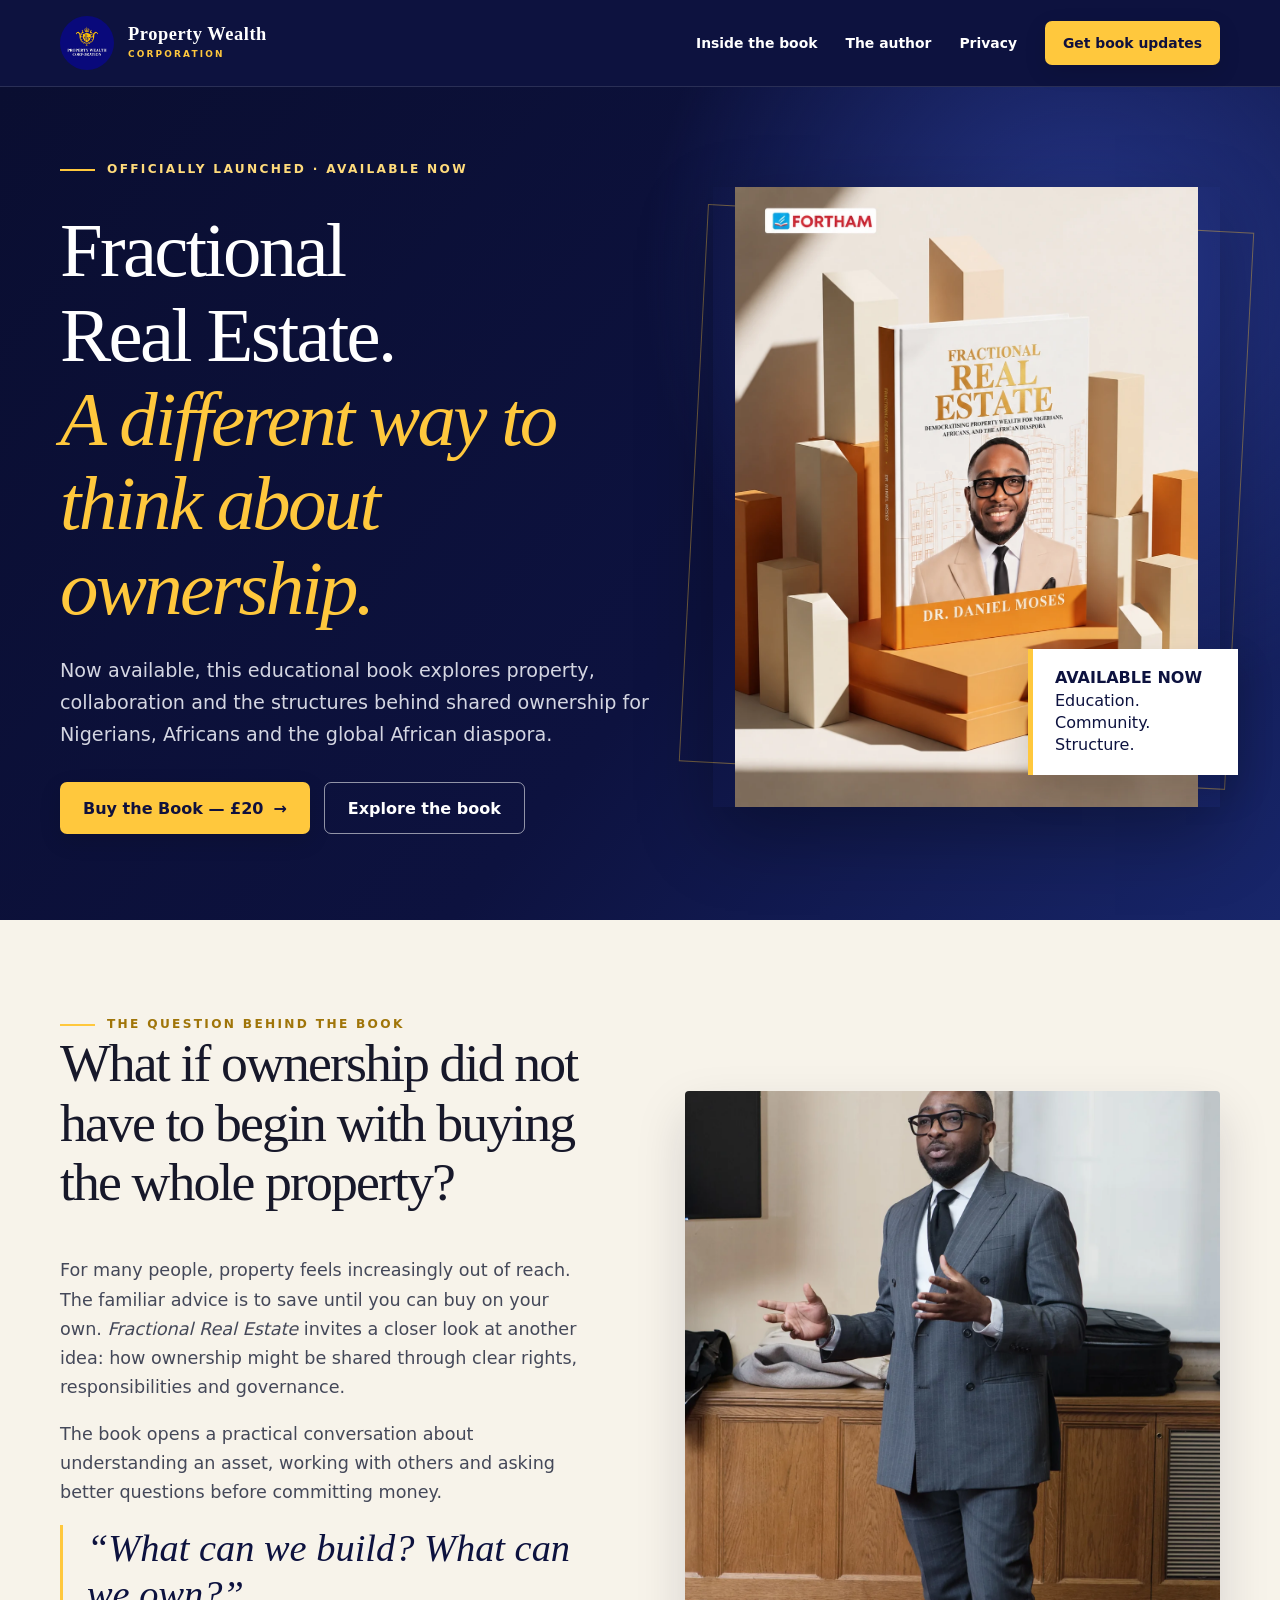
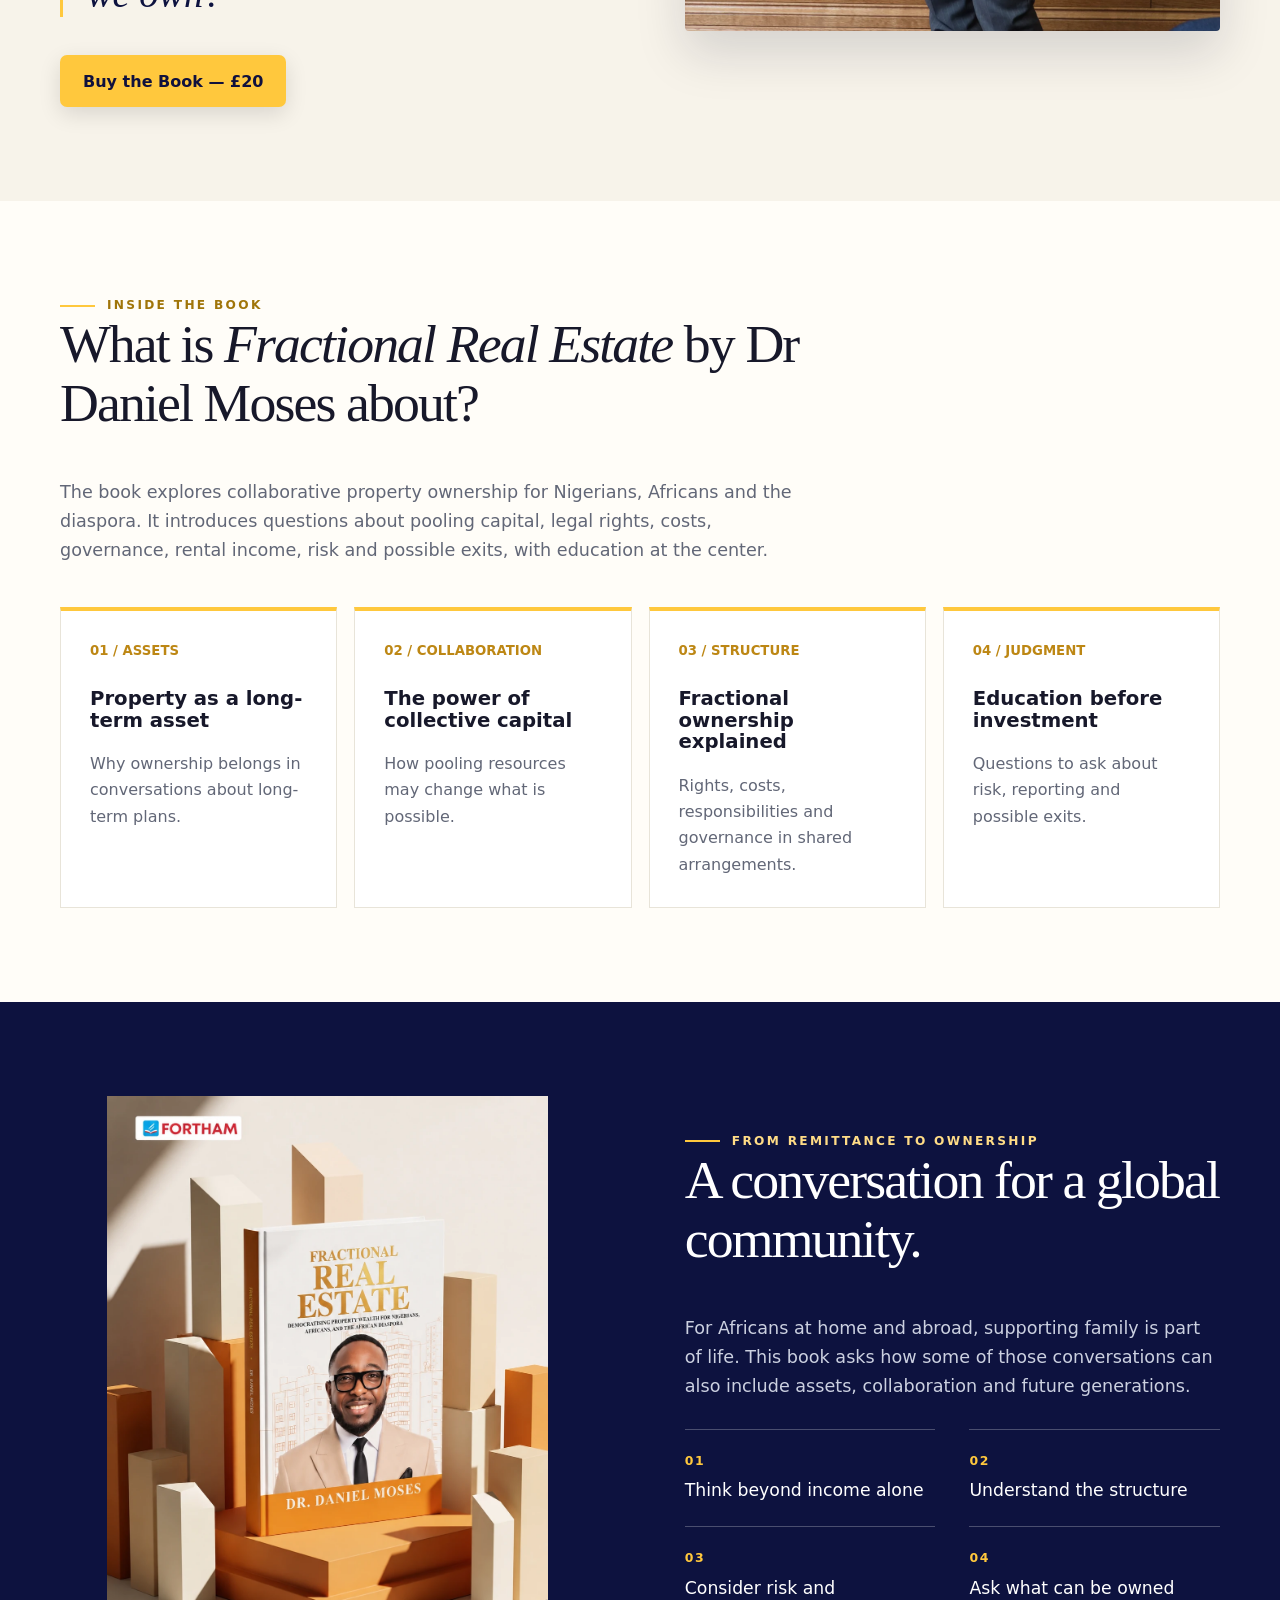
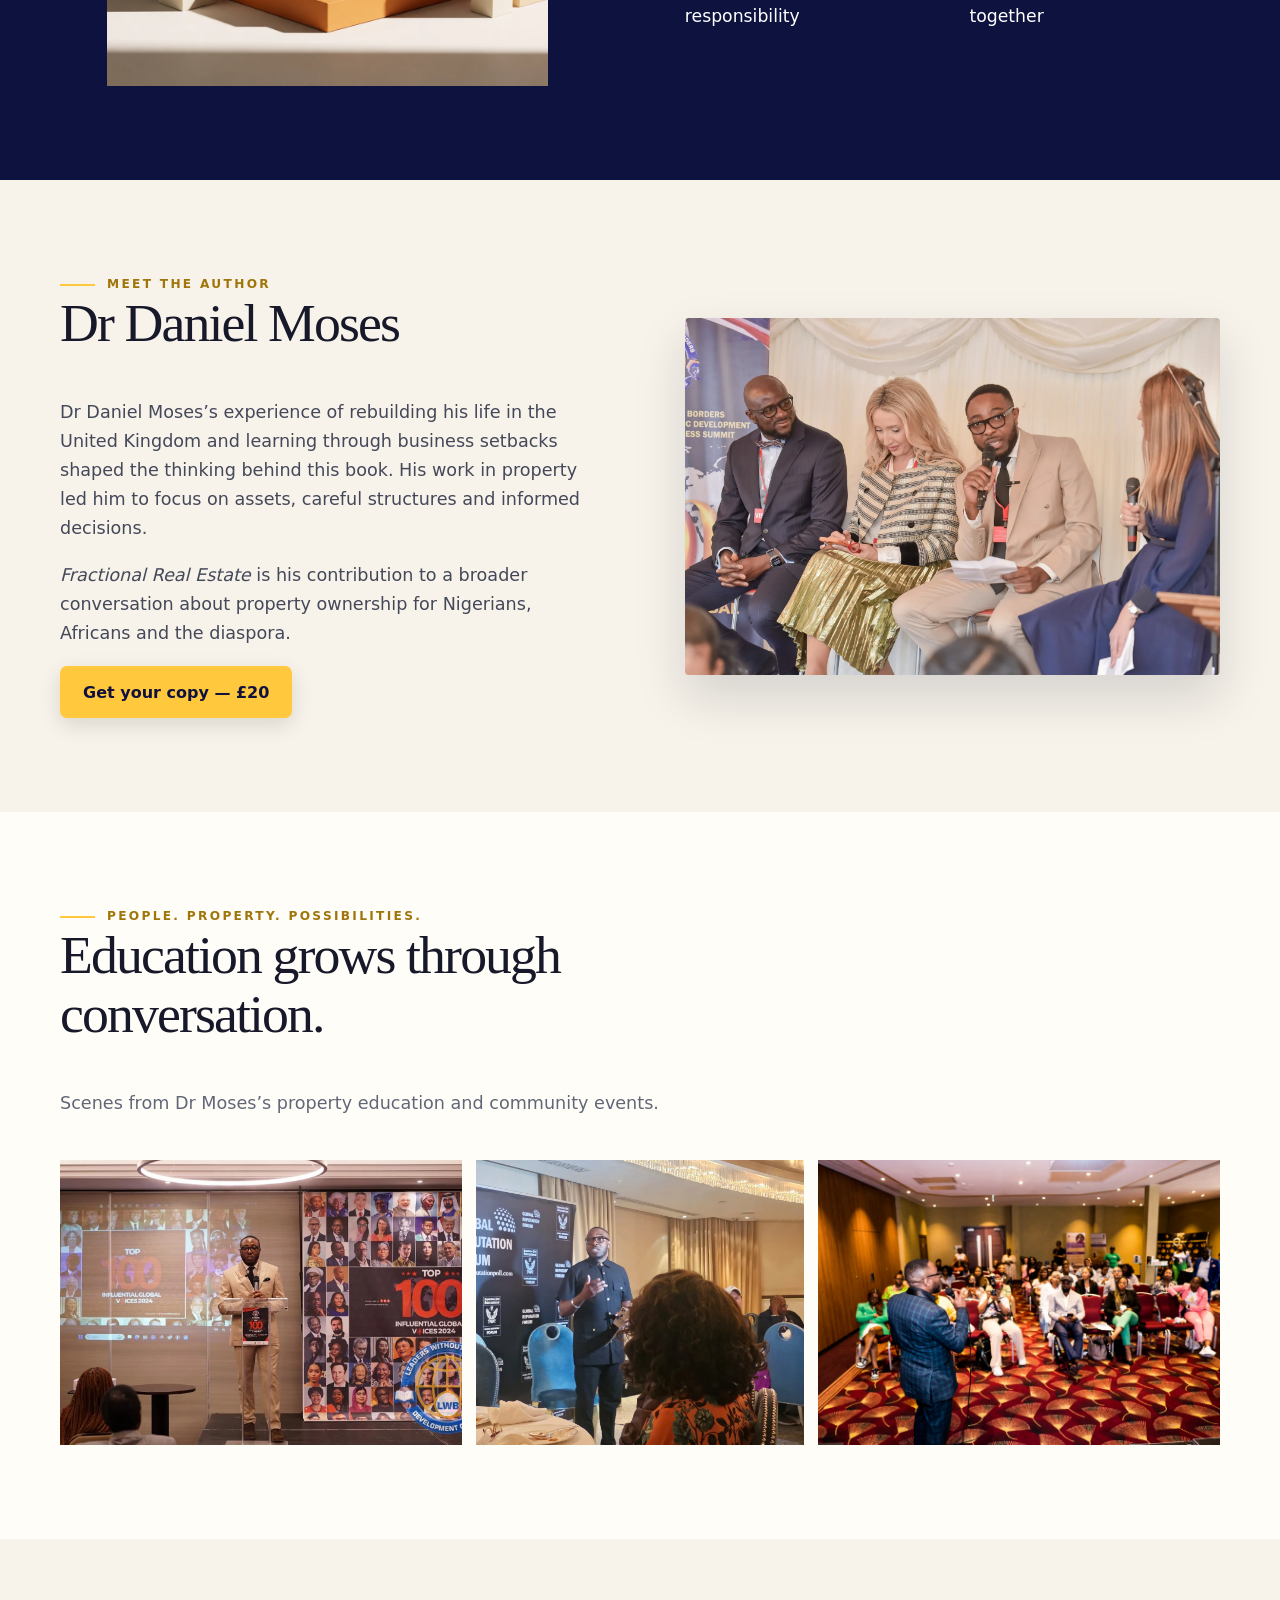
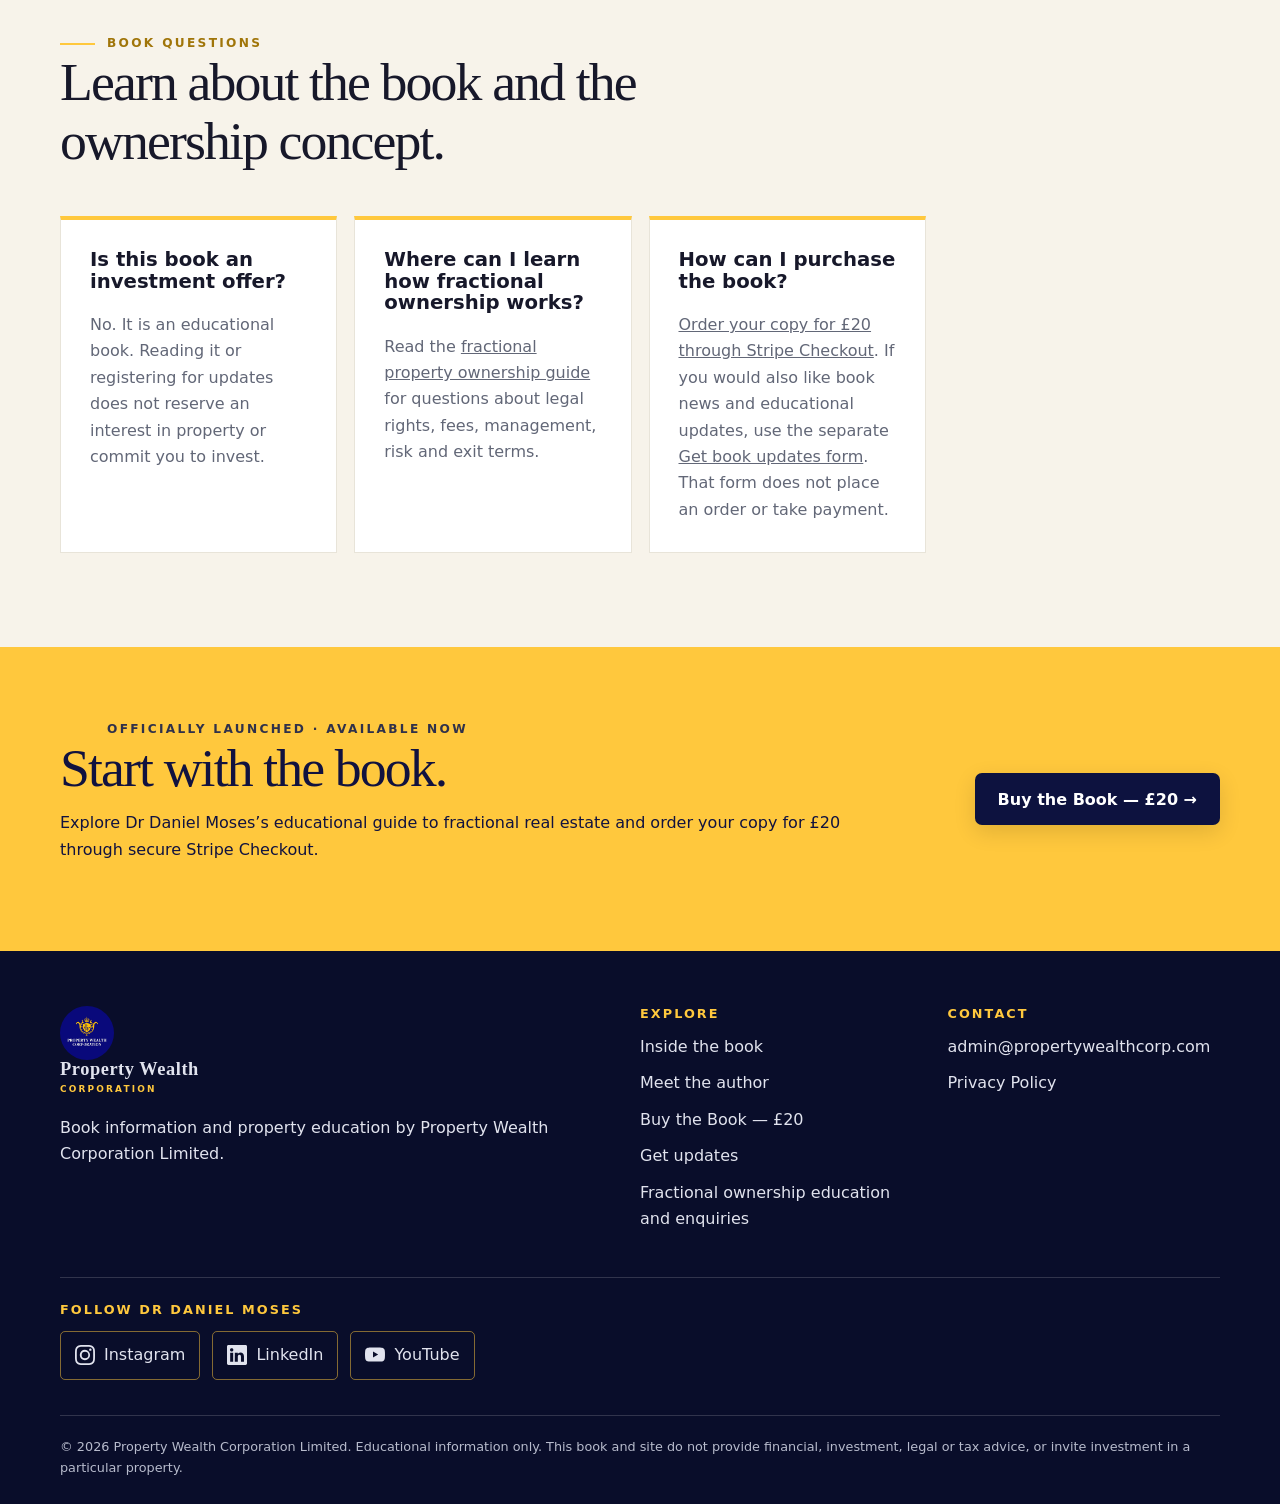
==== commit eb08953a: "Prepare launched book website copy for review" ====
--- a/index.html
+++ b/index.html
@@ -1,4 +1,4 @@
-<!doctype html><html lang="en"><head><meta charset="utf-8"><meta name="google-site-verification" content="OR-Pc8WTIj2CAglZZyAZ1Y0zHDVDRDXWeaP4wM5EGl0" /><meta name="viewport" content="width=device-width,initial-scale=1"><meta name="description" content="Explore Fractional Real Estate, the book by Dr Daniel Moses, and get book information and availability updates. Property education for Nigerians and the global African diaspora."><title>Fractional Real Estate Book by Dr Daniel Moses | PWC</title><link rel="canonical" href="https://danielmoses.fractionalrealestate.propertywealthcorp.com/"><meta name="robots" content="index,follow,max-image-preview:large"><meta property="og:type" content="website"><meta property="og:site_name" content="Property Wealth Corporation"><meta property="og:title" content="Fractional Real Estate Book by Dr Daniel Moses"><meta property="og:description" content="Explore the book by Dr Daniel Moses and register for book information and availability updates."><meta property="og:url" content="https://danielmoses.fractionalrealestate.propertywealthcorp.com/"><meta property="og:image" content="https://danielmoses.fractionalrealestate.propertywealthcorp.com/assets/book-cover.webp"><meta name="twitter:card" content="summary_large_image"><script type="application/ld+json">{"@context":"https://schema.org","@type":"Book","name":"Fractional Real Estate","author":{"@type":"Person","name":"Dr Daniel Moses"},"publisher":{"@type":"Organization","name":"Property Wealth Corporation"},"url":"https://danielmoses.fractionalrealestate.propertywealthcorp.com/","image":"https://danielmoses.fractionalrealestate.propertywealthcorp.com/assets/book-cover.webp","inLanguage":"en"}</script><link rel="icon" href="assets/pwc-logo.jpg"><link rel="stylesheet" href="styles.css"></head><body><a class="skip" href="#main">Skip to content</a><header class="site-header"><div class="wrap header-inner"><a class="brand" href="./"><img src="assets/pwc-logo.jpg" alt="Property Wealth Corporation logo"><span>Property Wealth<small>CORPORATION</small></span></a><nav class="nav" aria-label="Primary navigation"><a href="#inside">Inside the book</a><a href="#author">The author</a><a href="privacy-policy/">Privacy</a><a class="btn" href="opt-in/">Get book updates</a></nav></div></header><main id="main"><section class="hero"><div class="wrap hero-grid"><div><div class="eyebrow">A book by Dr Daniel Moses</div><h1>Fractional<br>Real Estate<span aria-hidden="true">.</span><br><em>A different way to think about ownership.</em></h1><p class="lead">An educational book about property, collaboration and the structures behind shared ownership, written for Nigerians, Africans and the global African diaspora.</p><div class="actions"><a class="btn" href="opt-in/">Get book updates <span aria-hidden="true">→</span></a><a class="btn btn-outline" href="#inside">Explore the book</a></div></div><div class="book-display"><img src="assets/book-cover.webp" alt="Cover of Fractional Real Estate by Dr Daniel Moses" fetchpriority="high" width="1084" height="1451"><div class="book-chip">THE BOOK<br><span style="font-weight:400">Education. Community. Structure.</span></div></div></div></section><section class="section cream"><div class="wrap split"><div><div class="eyebrow">The question behind the book</div><h2>What if ownership did not have to begin with buying the whole property?</h2><div class="prose"><p>For many people, property feels increasingly out of reach. The familiar advice is to save until you can buy on your own. <em>Fractional Real Estate</em> invites a closer look at another idea: how ownership might be shared through clear rights, responsibilities and governance.</p><p>The book opens a practical conversation about understanding an asset, working with others and asking better questions before committing money.</p></div><p class="quote">“What can we build? What can we own?”</p><a class="btn" href="opt-in/">Get book updates</a></div><div class="photo-frame"><img src="assets/author-event.webp" alt="Dr Daniel Moses speaking at an educational event" loading="lazy"></div></div></section><section class="section" id="inside"><div class="wrap"><div class="section-intro"><div class="eyebrow">Inside the book</div><h2>What is <em>Fractional Real Estate</em> by Dr Daniel Moses about?</h2><p>The book explores collaborative property ownership for Nigerians, Africans and the diaspora. It introduces questions about pooling capital, legal rights, costs, governance, rental income, risk and possible exits, with education at the center.</p></div><div class="cards"><article class="card"><span>01 / ASSETS</span><h3>Property as a long-term asset</h3><p>Why ownership belongs in conversations about long-term plans.</p></article><article class="card"><span>02 / COLLABORATION</span><h3>The power of collective capital</h3><p>How pooling resources may change what is possible.</p></article><article class="card"><span>03 / STRUCTURE</span><h3>Fractional ownership explained</h3><p>Rights, costs, responsibilities and governance in shared arrangements.</p></article><article class="card"><span>04 / JUDGMENT</span><h3>Education before investment</h3><p>Questions to ask about risk, reporting and possible exits.</p></article></div></div></section><section class="section dark"><div class="wrap split"><div class="book-side"><img src="assets/book-cover.webp" alt="Fractional Real Estate book cover" loading="lazy"></div><div><div class="eyebrow">From remittance to ownership</div><h2>A conversation for a global community.</h2><p class="prose">For Africans at home and abroad, supporting family is part of life. This book asks how some of those conversations can also include assets, collaboration and future generations.</p><ul class="book-list"><li><b>01</b>Think beyond income alone</li><li><b>02</b>Understand the structure</li><li><b>03</b>Consider risk and responsibility</li><li><b>04</b>Ask what can be owned together</li></ul></div></div></section><section class="section cream" id="author"><div class="wrap split"><div><div class="eyebrow">Meet the author</div><h2>Dr Daniel Moses</h2><div class="prose"><p>Dr Daniel Moses’s experience of rebuilding his life in the United Kingdom and learning through business setbacks shaped the thinking behind this book. His work in property led him to focus on assets, careful structures and informed decisions.</p><p><em>Fractional Real Estate</em> is his contribution to a broader conversation about property ownership for Nigerians, Africans and the diaspora.</p></div><a class="btn" href="opt-in/">Get information about the book</a></div><div class="photo-frame"><img src="assets/author-portrait.webp" alt="Dr Daniel Moses participating in a property discussion" loading="lazy"></div></div></section><section class="section"><div class="wrap"><div class="section-intro"><div class="eyebrow">People. Property. Possibilities.</div><h2>Education grows through conversation.</h2><p>Scenes from Dr Moses’s property education and community events.</p></div><div class="image-strip"><img src="assets/community-1.webp" alt="Dr Moses speaking at an educational event" loading="lazy"><img src="assets/community-2.webp" alt="Dr Moses speaking with attendees" loading="lazy"><img src="assets/community-event.webp" alt="Property education event audience" loading="lazy"></div></div></section><section class="section cream" aria-labelledby="book-questions"><div class="wrap"><div class="section-intro"><div class="eyebrow">Book questions</div><h2 id="book-questions">Learn about the book and the ownership concept.</h2></div><div class="cards"><article class="card"><h3>Is this book an investment offer?</h3><p>No. It is an educational book. Reading it or registering for updates does not reserve an interest in property or commit you to invest.</p></article><article class="card"><h3>Where can I learn how fractional ownership works?</h3><p>Read the <a href="https://fractional.propertywealthcorp.com/fractional-property-ownership-guide/">fractional property ownership guide</a> for questions about legal rights, fees, management, risk and exit terms.</p></article><article class="card"><h3>How can I get more book information?</h3><p><a href="opt-in/">Register for book updates</a> to receive book information and availability updates. Registration does not place an order or take payment.</p></article></div></div></section><section class="cta-band"><div class="wrap split"><div><div class="eyebrow" style="color:#30314a">Fractional Real Estate by Dr Daniel Moses</div><h2>Start with the book.</h2><p>Register to receive book information and availability updates. Registration does not place an order or take payment.</p></div><a class="btn" href="opt-in/">Get book updates →</a></div></section></main><footer class="footer"><div class="wrap"><div class="footer-grid"><div><a class="brand" href="./"><img src="assets/pwc-logo.jpg" alt=""><span>Property Wealth<small>CORPORATION</small></span></a><p>Book information and property education by Property Wealth Corporation Limited.</p></div><div><h3>EXPLORE</h3><a href="#inside">Inside the book</a><br><a href="#author">Meet the author</a><br><a href="opt-in/">Get updates</a><br><a href="https://fractional.propertywealthcorp.com/">Fractional ownership education and enquiries</a></div><div><h3>CONTACT</h3><a href="mailto:admin@propertywealthcorp.com">admin@propertywealthcorp.com</a><br><a href="privacy-policy/">Privacy Policy</a></div></div><div class="footer-social"><h3>FOLLOW DR DANIEL MOSES</h3><nav class="social-links" aria-label="Dr Daniel Moses social media">
+<!doctype html><html lang="en"><head><meta charset="utf-8"><meta name="google-site-verification" content="OR-Pc8WTIj2CAglZZyAZ1Y0zHDVDRDXWeaP4wM5EGl0" /><meta name="viewport" content="width=device-width,initial-scale=1"><meta name="description" content="Fractional Real Estate by Dr Daniel Moses has officially launched. Explore this educational book on shared property ownership and order your copy for £20."><title>Fractional Real Estate Book by Dr Daniel Moses | PWC</title><link rel="canonical" href="https://danielmoses.fractionalrealestate.propertywealthcorp.com/"><meta name="robots" content="index,follow,max-image-preview:large"><meta property="og:type" content="website"><meta property="og:site_name" content="Property Wealth Corporation"><meta property="og:title" content="Fractional Real Estate Book by Dr Daniel Moses"><meta property="og:description" content="Fractional Real Estate has officially launched. Discover the book by Dr Daniel Moses and order your copy for £20."><meta property="og:url" content="https://danielmoses.fractionalrealestate.propertywealthcorp.com/"><meta property="og:image" content="https://danielmoses.fractionalrealestate.propertywealthcorp.com/assets/book-cover.webp"><meta name="twitter:card" content="summary_large_image"><script type="application/ld+json">{"@context":"https://schema.org","@type":"Book","name":"Fractional Real Estate","author":{"@type":"Person","name":"Dr Daniel Moses"},"publisher":{"@type":"Organization","name":"Property Wealth Corporation"},"url":"https://danielmoses.fractionalrealestate.propertywealthcorp.com/","image":"https://danielmoses.fractionalrealestate.propertywealthcorp.com/assets/book-cover.webp","inLanguage":"en"}</script><link rel="icon" href="assets/pwc-logo.jpg"><link rel="stylesheet" href="styles.css"></head><body><a class="skip" href="#main">Skip to content</a><header class="site-header"><div class="wrap header-inner"><a class="brand" href="./"><img src="assets/pwc-logo.jpg" alt="Property Wealth Corporation logo"><span>Property Wealth<small>CORPORATION</small></span></a><nav class="nav" aria-label="Primary navigation"><a href="#inside">Inside the book</a><a href="#author">The author</a><a href="privacy-policy/">Privacy</a><a class="btn" href="opt-in/">Get book updates</a></nav></div></header><main id="main"><section class="hero"><div class="wrap hero-grid"><div><div class="eyebrow">Officially launched · Available now</div><h1>Fractional<br>Real Estate<span aria-hidden="true">.</span><br><em>A different way to think about ownership.</em></h1><p class="lead">Now available, this educational book explores property, collaboration and the structures behind shared ownership for Nigerians, Africans and the global African diaspora.</p><div class="actions"><a class="btn" href="https://buy.stripe.com/8x228r2u41ne5BU0bfcAo0d">Buy the Book — £20 <span aria-hidden="true">→</span></a><a class="btn btn-outline" href="#inside">Explore the book</a></div></div><div class="book-display"><img src="assets/book-cover.webp" alt="Cover of Fractional Real Estate by Dr Daniel Moses" fetchpriority="high" width="1084" height="1451"><div class="book-chip">AVAILABLE NOW<br><span style="font-weight:400">Education. Community. Structure.</span></div></div></div></section><section class="section cream"><div class="wrap split"><div><div class="eyebrow">The question behind the book</div><h2>What if ownership did not have to begin with buying the whole property?</h2><div class="prose"><p>For many people, property feels increasingly out of reach. The familiar advice is to save until you can buy on your own. <em>Fractional Real Estate</em> invites a closer look at another idea: how ownership might be shared through clear rights, responsibilities and governance.</p><p>The book opens a practical conversation about understanding an asset, working with others and asking better questions before committing money.</p></div><p class="quote">“What can we build? What can we own?”</p><a class="btn" href="https://buy.stripe.com/8x228r2u41ne5BU0bfcAo0d">Buy the Book — £20</a></div><div class="photo-frame"><img src="assets/author-event.webp" alt="Dr Daniel Moses speaking at an educational event" loading="lazy"></div></div></section><section class="section" id="inside"><div class="wrap"><div class="section-intro"><div class="eyebrow">Inside the book</div><h2>What is <em>Fractional Real Estate</em> by Dr Daniel Moses about?</h2><p>The book explores collaborative property ownership for Nigerians, Africans and the diaspora. It introduces questions about pooling capital, legal rights, costs, governance, rental income, risk and possible exits, with education at the center.</p></div><div class="cards"><article class="card"><span>01 / ASSETS</span><h3>Property as a long-term asset</h3><p>Why ownership belongs in conversations about long-term plans.</p></article><article class="card"><span>02 / COLLABORATION</span><h3>The power of collective capital</h3><p>How pooling resources may change what is possible.</p></article><article class="card"><span>03 / STRUCTURE</span><h3>Fractional ownership explained</h3><p>Rights, costs, responsibilities and governance in shared arrangements.</p></article><article class="card"><span>04 / JUDGMENT</span><h3>Education before investment</h3><p>Questions to ask about risk, reporting and possible exits.</p></article></div></div></section><section class="section dark"><div class="wrap split"><div class="book-side"><img src="assets/book-cover.webp" alt="Fractional Real Estate book cover" loading="lazy"></div><div><div class="eyebrow">From remittance to ownership</div><h2>A conversation for a global community.</h2><p class="prose">For Africans at home and abroad, supporting family is part of life. This book asks how some of those conversations can also include assets, collaboration and future generations.</p><ul class="book-list"><li><b>01</b>Think beyond income alone</li><li><b>02</b>Understand the structure</li><li><b>03</b>Consider risk and responsibility</li><li><b>04</b>Ask what can be owned together</li></ul></div></div></section><section class="section cream" id="author"><div class="wrap split"><div><div class="eyebrow">Meet the author</div><h2>Dr Daniel Moses</h2><div class="prose"><p>Dr Daniel Moses’s experience of rebuilding his life in the United Kingdom and learning through business setbacks shaped the thinking behind this book. His work in property led him to focus on assets, careful structures and informed decisions.</p><p><em>Fractional Real Estate</em> is his contribution to a broader conversation about property ownership for Nigerians, Africans and the diaspora.</p></div><a class="btn" href="https://buy.stripe.com/8x228r2u41ne5BU0bfcAo0d">Get your copy — £20</a></div><div class="photo-frame"><img src="assets/author-portrait.webp" alt="Dr Daniel Moses participating in a property discussion" loading="lazy"></div></div></section><section class="section"><div class="wrap"><div class="section-intro"><div class="eyebrow">People. Property. Possibilities.</div><h2>Education grows through conversation.</h2><p>Scenes from Dr Moses’s property education and community events.</p></div><div class="image-strip"><img src="assets/community-1.webp" alt="Dr Moses speaking at an educational event" loading="lazy"><img src="assets/community-2.webp" alt="Dr Moses speaking with attendees" loading="lazy"><img src="assets/community-event.webp" alt="Property education event audience" loading="lazy"></div></div></section><section class="section cream" aria-labelledby="book-questions"><div class="wrap"><div class="section-intro"><div class="eyebrow">Book questions</div><h2 id="book-questions">Learn about the book and the ownership concept.</h2></div><div class="cards"><article class="card"><h3>Is this book an investment offer?</h3><p>No. It is an educational book. Reading it or registering for updates does not reserve an interest in property or commit you to invest.</p></article><article class="card"><h3>Where can I learn how fractional ownership works?</h3><p>Read the <a href="https://fractional.propertywealthcorp.com/fractional-property-ownership-guide/">fractional property ownership guide</a> for questions about legal rights, fees, management, risk and exit terms.</p></article><article class="card"><h3>How can I purchase the book?</h3><p><a href="https://buy.stripe.com/8x228r2u41ne5BU0bfcAo0d">Order your copy for £20 through Stripe Checkout</a>. If you would also like book news and educational updates, use the separate <a href="opt-in/">Get book updates form</a>. That form does not place an order or take payment.</p></article></div></div></section><section class="cta-band"><div class="wrap split"><div><div class="eyebrow" style="color:#30314a">Officially launched · Available now</div><h2>Start with the book.</h2><p>Explore Dr Daniel Moses’s educational guide to fractional real estate and order your copy for £20 through secure Stripe Checkout.</p></div><a class="btn" href="https://buy.stripe.com/8x228r2u41ne5BU0bfcAo0d">Buy the Book — £20 →</a></div></section></main><footer class="footer"><div class="wrap"><div class="footer-grid"><div><a class="brand" href="./"><img src="assets/pwc-logo.jpg" alt=""><span>Property Wealth<small>CORPORATION</small></span></a><p>Book information and property education by Property Wealth Corporation Limited.</p></div><div><h3>EXPLORE</h3><a href="#inside">Inside the book</a><br><a href="#author">Meet the author</a><br><a href="https://buy.stripe.com/8x228r2u41ne5BU0bfcAo0d">Buy the Book — £20</a><br><a href="opt-in/">Get updates</a><br><a href="https://fractional.propertywealthcorp.com/">Fractional ownership education and enquiries</a></div><div><h3>CONTACT</h3><a href="mailto:admin@propertywealthcorp.com">admin@propertywealthcorp.com</a><br><a href="privacy-policy/">Privacy Policy</a></div></div><div class="footer-social"><h3>FOLLOW DR DANIEL MOSES</h3><nav class="social-links" aria-label="Dr Daniel Moses social media">
       <a href="https://www.instagram.com/dr.danielmoses/" target="_blank" rel="noopener noreferrer" aria-label="Dr Daniel Moses on Instagram (opens in a new tab)">
         <svg aria-hidden="true" focusable="false" viewBox="0 0 16 16" xmlns="http://www.w3.org/2000/svg"><path d="M8 0C5.829 0 5.556.01 4.703.048 3.85.088 3.269.222 2.76.42a3.9 3.9 0 0 0-1.417.923A3.9 3.9 0 0 0 .42 2.76C.222 3.268.087 3.85.048 4.7.01 5.555 0 5.827 0 8.001c0 2.172.01 2.444.048 3.297.04.852.174 1.433.372 1.942.205.526.478.972.923 1.417.444.445.89.719 1.416.923.51.198 1.09.333 1.942.372C5.555 15.99 5.827 16 8 16s2.444-.01 3.298-.048c.851-.04 1.434-.174 1.943-.372a3.9 3.9 0 0 0 1.416-.923c.445-.445.718-.891.923-1.417.197-.509.332-1.09.372-1.942C15.99 10.445 16 10.173 16 8s-.01-2.445-.048-3.299c-.04-.851-.175-1.433-.372-1.941a3.9 3.9 0 0 0-.923-1.417A3.9 3.9 0 0 0 13.24.42c-.51-.198-1.092-.333-1.943-.372C10.443.01 10.172 0 7.998 0zm-.717 1.442h.718c2.136 0 2.389.007 3.232.046.78.035 1.204.166 1.486.275.373.145.64.319.92.599s.453.546.598.92c.11.281.24.705.275 1.485.039.843.047 1.096.047 3.231s-.008 2.389-.047 3.232c-.035.78-.166 1.203-.275 1.485a2.5 2.5 0 0 1-.599.919c-.28.28-.546.453-.92.598-.28.11-.704.24-1.485.276-.843.038-1.096.047-3.232.047s-2.39-.009-3.233-.047c-.78-.036-1.203-.166-1.485-.276a2.5 2.5 0 0 1-.92-.598 2.5 2.5 0 0 1-.6-.92c-.109-.281-.24-.705-.275-1.485-.038-.843-.046-1.096-.046-3.233s.008-2.388.046-3.231c.036-.78.166-1.204.276-1.486.145-.373.319-.64.599-.92s.546-.453.92-.598c.282-.11.705-.24 1.485-.276.738-.034 1.024-.044 2.515-.045zm4.988 1.328a.96.96 0 1 0 0 1.92.96.96 0 0 0 0-1.92m-4.27 1.122a4.109 4.109 0 1 0 0 8.217 4.109 4.109 0 0 0 0-8.217m0 1.441a2.667 2.667 0 1 1 0 5.334 2.667 2.667 0 0 1 0-5.334"/></svg>
         <span>Instagram</span>
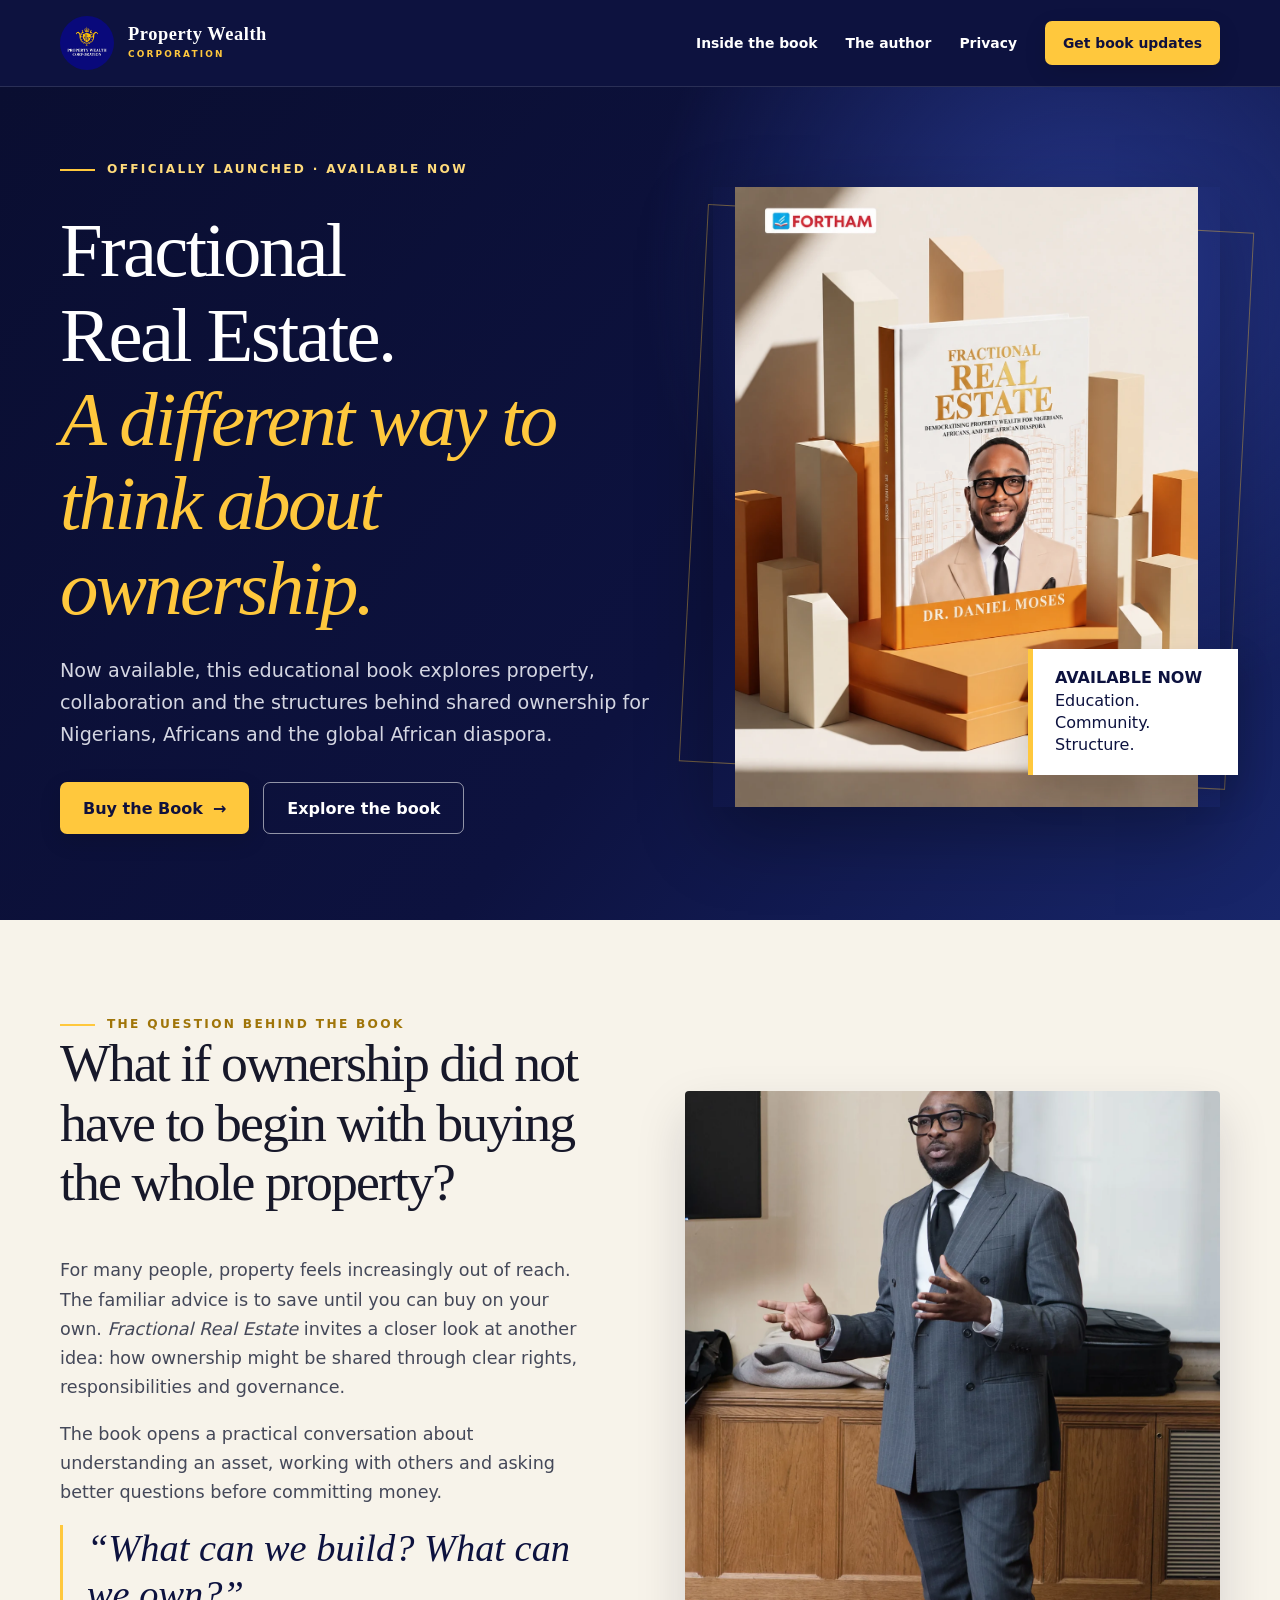
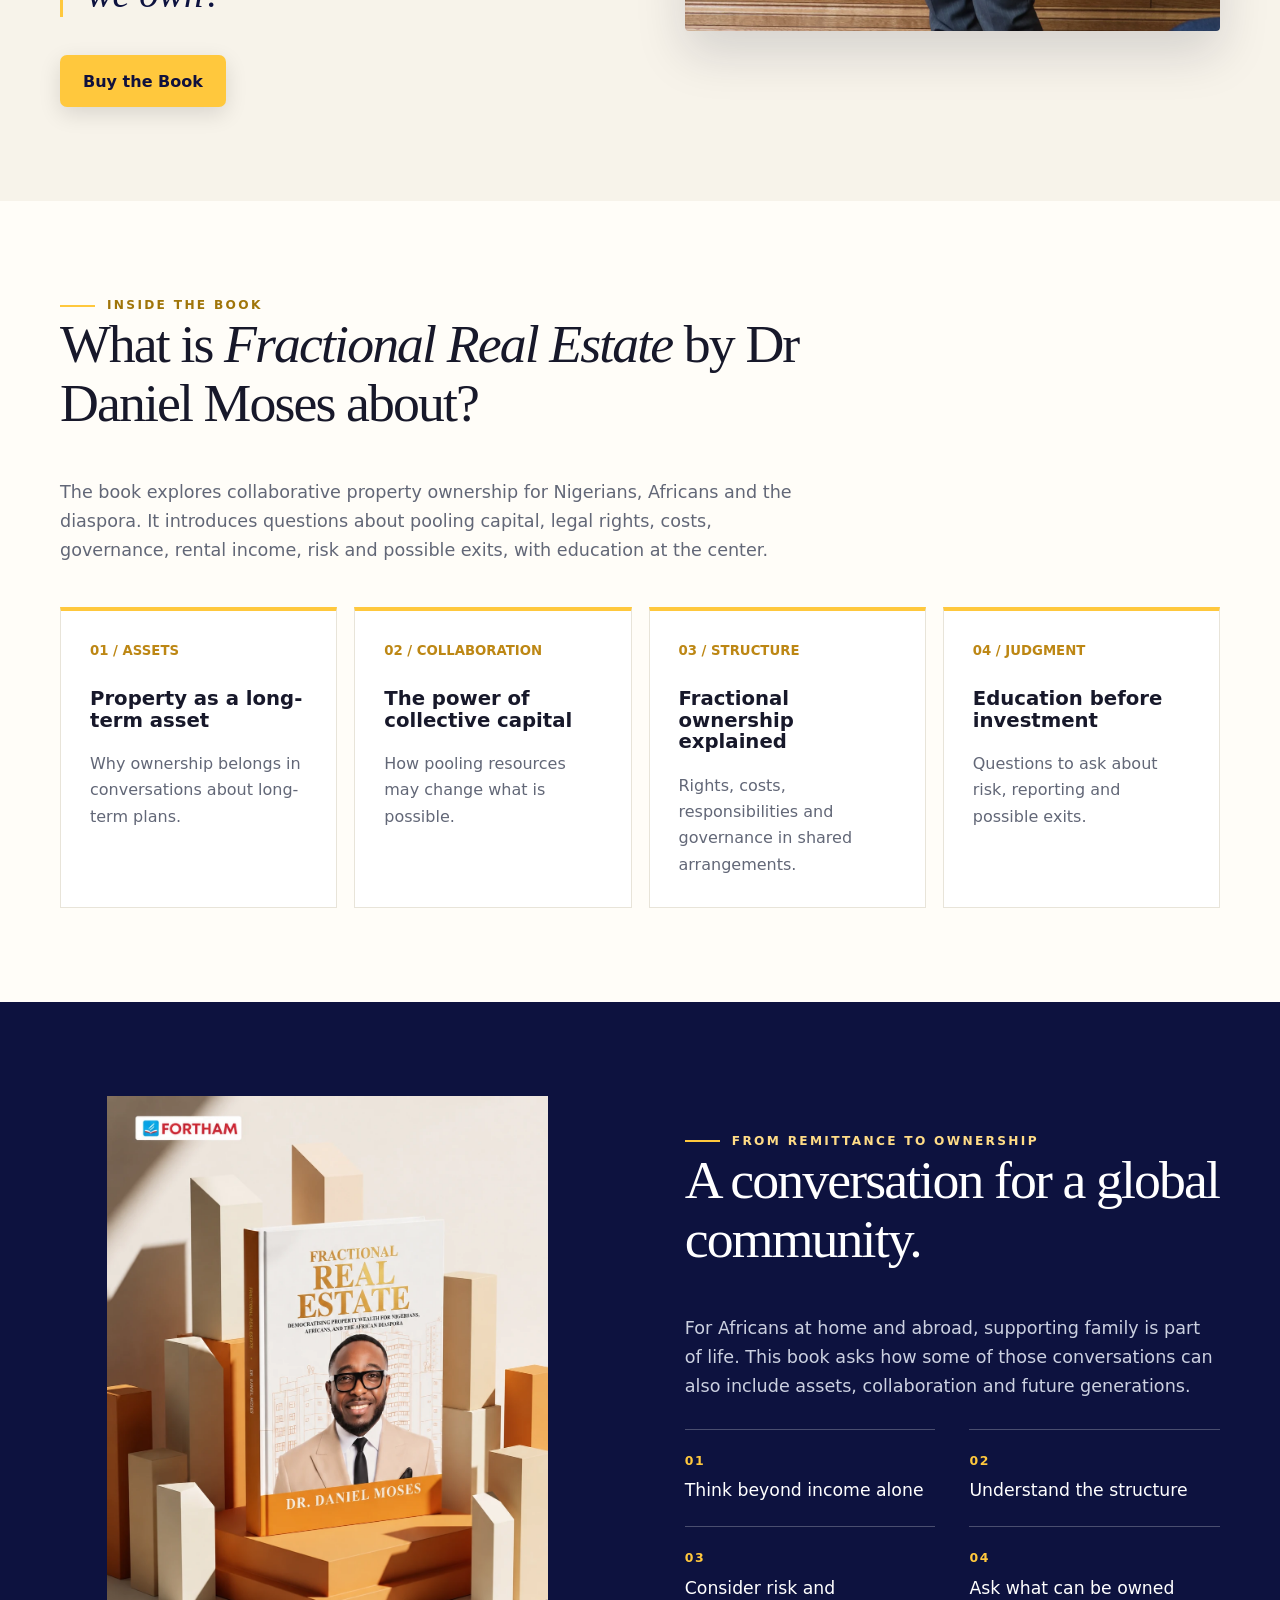
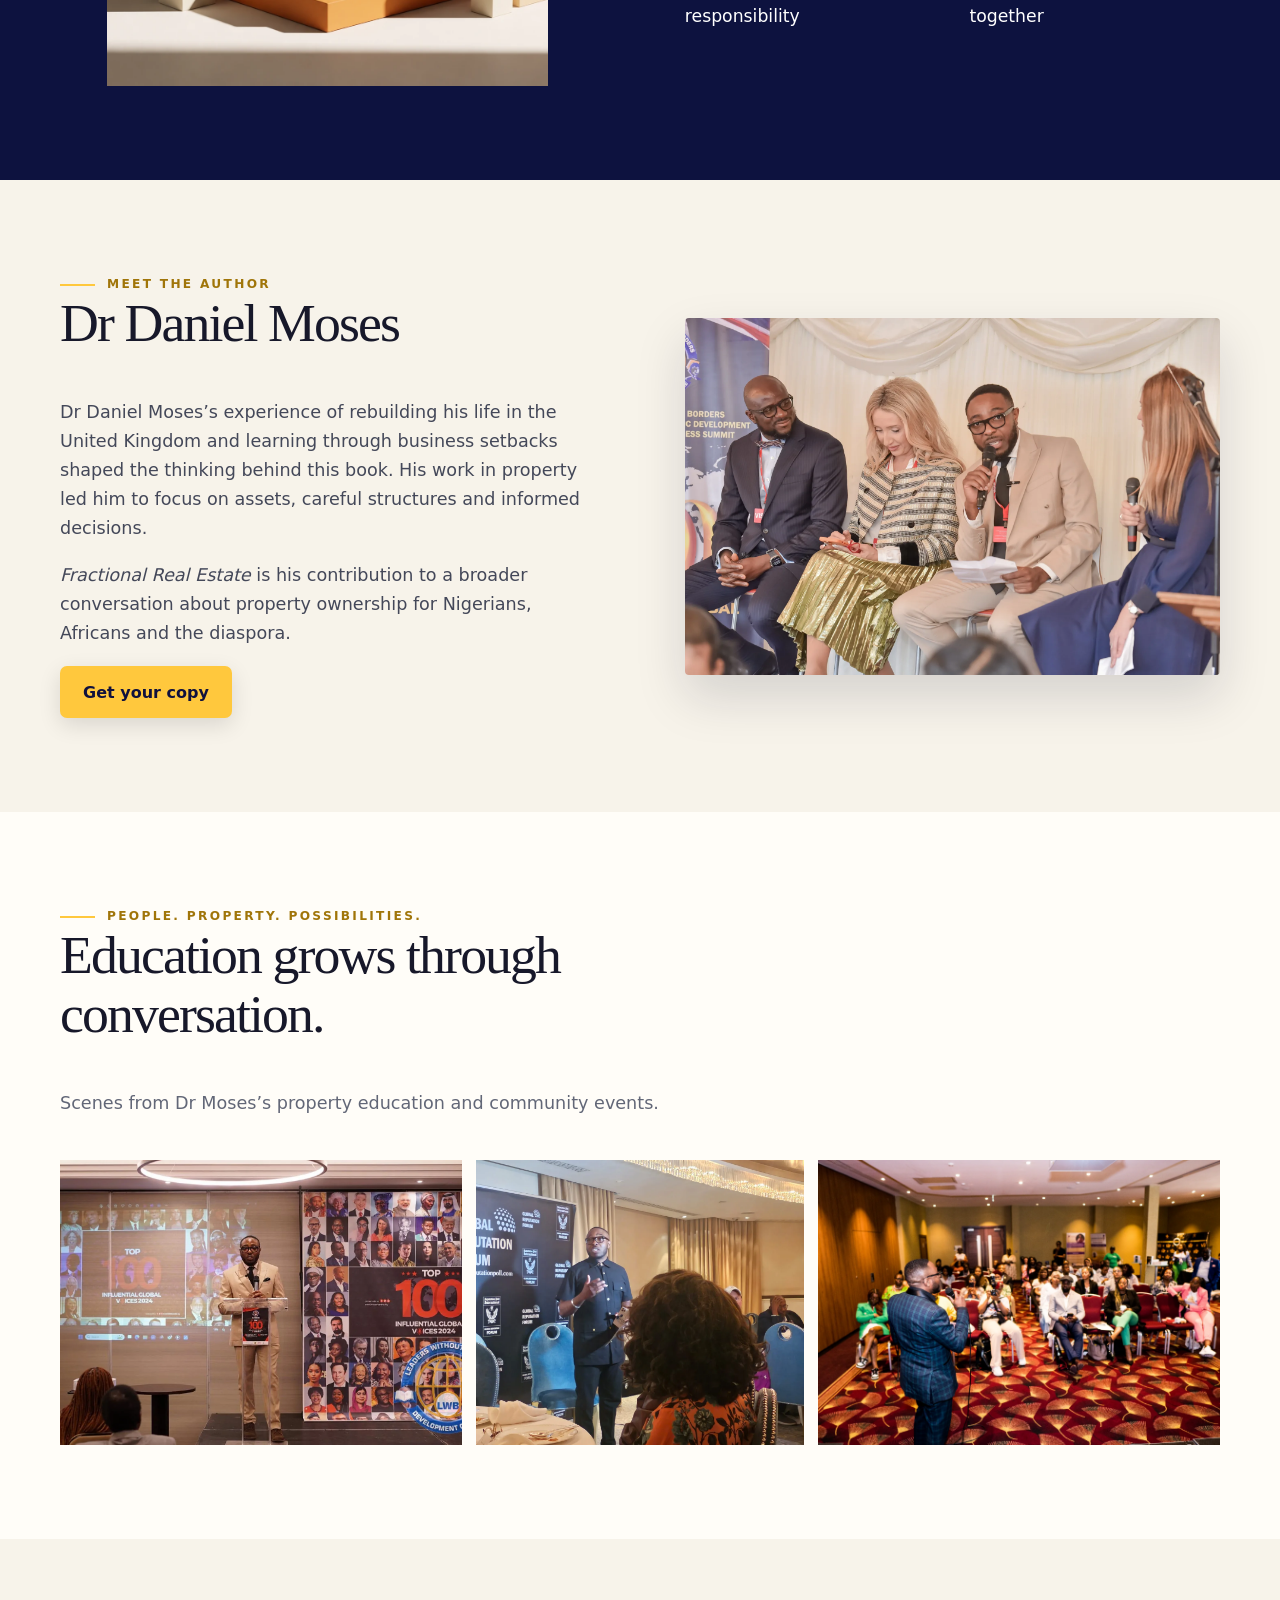
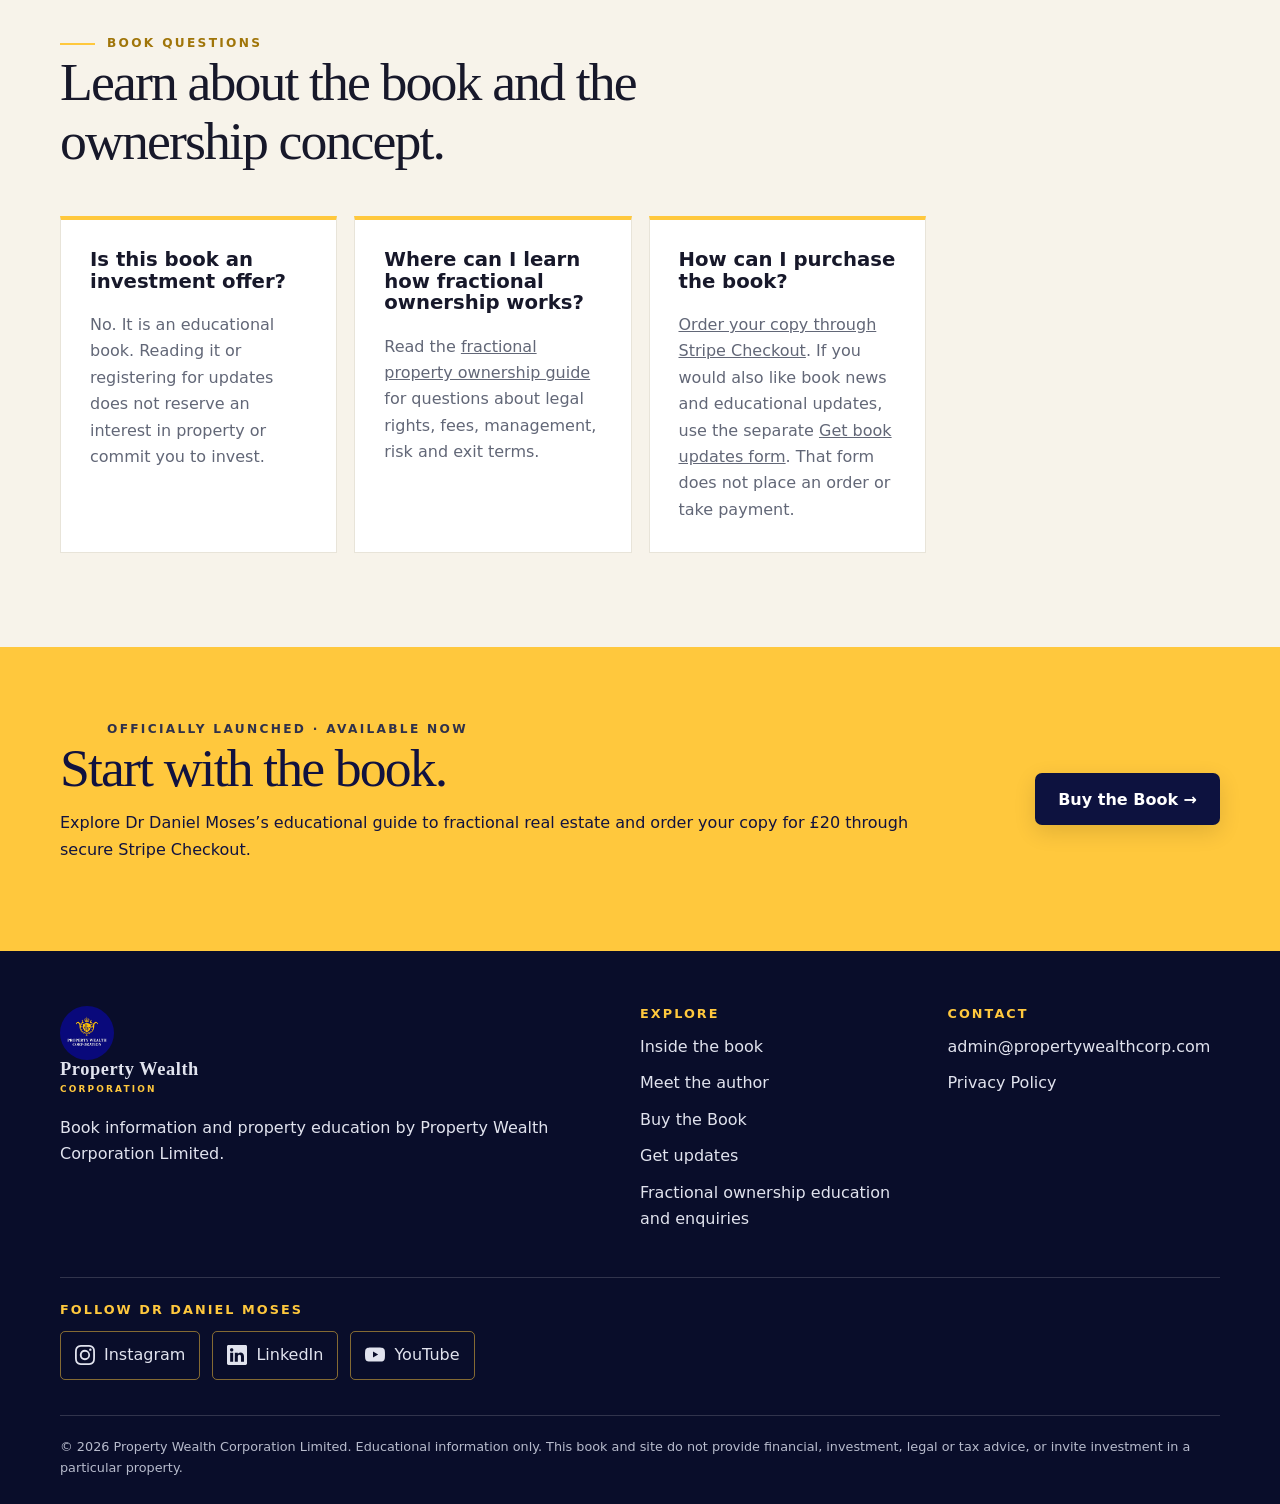
==== commit d0f1240c: "Remove price from book purchase CTAs" ====
--- a/index.html
+++ b/index.html
@@ -1,4 +1,4 @@
-<!doctype html><html lang="en"><head><meta charset="utf-8"><meta name="google-site-verification" content="OR-Pc8WTIj2CAglZZyAZ1Y0zHDVDRDXWeaP4wM5EGl0" /><meta name="viewport" content="width=device-width,initial-scale=1"><meta name="description" content="Fractional Real Estate by Dr Daniel Moses has officially launched. Explore this educational book on shared property ownership and order your copy for £20."><title>Fractional Real Estate Book by Dr Daniel Moses | PWC</title><link rel="canonical" href="https://danielmoses.fractionalrealestate.propertywealthcorp.com/"><meta name="robots" content="index,follow,max-image-preview:large"><meta property="og:type" content="website"><meta property="og:site_name" content="Property Wealth Corporation"><meta property="og:title" content="Fractional Real Estate Book by Dr Daniel Moses"><meta property="og:description" content="Fractional Real Estate has officially launched. Discover the book by Dr Daniel Moses and order your copy for £20."><meta property="og:url" content="https://danielmoses.fractionalrealestate.propertywealthcorp.com/"><meta property="og:image" content="https://danielmoses.fractionalrealestate.propertywealthcorp.com/assets/book-cover.webp"><meta name="twitter:card" content="summary_large_image"><script type="application/ld+json">{"@context":"https://schema.org","@type":"Book","name":"Fractional Real Estate","author":{"@type":"Person","name":"Dr Daniel Moses"},"publisher":{"@type":"Organization","name":"Property Wealth Corporation"},"url":"https://danielmoses.fractionalrealestate.propertywealthcorp.com/","image":"https://danielmoses.fractionalrealestate.propertywealthcorp.com/assets/book-cover.webp","inLanguage":"en"}</script><link rel="icon" href="assets/pwc-logo.jpg"><link rel="stylesheet" href="styles.css"></head><body><a class="skip" href="#main">Skip to content</a><header class="site-header"><div class="wrap header-inner"><a class="brand" href="./"><img src="assets/pwc-logo.jpg" alt="Property Wealth Corporation logo"><span>Property Wealth<small>CORPORATION</small></span></a><nav class="nav" aria-label="Primary navigation"><a href="#inside">Inside the book</a><a href="#author">The author</a><a href="privacy-policy/">Privacy</a><a class="btn" href="opt-in/">Get book updates</a></nav></div></header><main id="main"><section class="hero"><div class="wrap hero-grid"><div><div class="eyebrow">Officially launched · Available now</div><h1>Fractional<br>Real Estate<span aria-hidden="true">.</span><br><em>A different way to think about ownership.</em></h1><p class="lead">Now available, this educational book explores property, collaboration and the structures behind shared ownership for Nigerians, Africans and the global African diaspora.</p><div class="actions"><a class="btn" href="https://buy.stripe.com/8x228r2u41ne5BU0bfcAo0d">Buy the Book — £20 <span aria-hidden="true">→</span></a><a class="btn btn-outline" href="#inside">Explore the book</a></div></div><div class="book-display"><img src="assets/book-cover.webp" alt="Cover of Fractional Real Estate by Dr Daniel Moses" fetchpriority="high" width="1084" height="1451"><div class="book-chip">AVAILABLE NOW<br><span style="font-weight:400">Education. Community. Structure.</span></div></div></div></section><section class="section cream"><div class="wrap split"><div><div class="eyebrow">The question behind the book</div><h2>What if ownership did not have to begin with buying the whole property?</h2><div class="prose"><p>For many people, property feels increasingly out of reach. The familiar advice is to save until you can buy on your own. <em>Fractional Real Estate</em> invites a closer look at another idea: how ownership might be shared through clear rights, responsibilities and governance.</p><p>The book opens a practical conversation about understanding an asset, working with others and asking better questions before committing money.</p></div><p class="quote">“What can we build? What can we own?”</p><a class="btn" href="https://buy.stripe.com/8x228r2u41ne5BU0bfcAo0d">Buy the Book — £20</a></div><div class="photo-frame"><img src="assets/author-event.webp" alt="Dr Daniel Moses speaking at an educational event" loading="lazy"></div></div></section><section class="section" id="inside"><div class="wrap"><div class="section-intro"><div class="eyebrow">Inside the book</div><h2>What is <em>Fractional Real Estate</em> by Dr Daniel Moses about?</h2><p>The book explores collaborative property ownership for Nigerians, Africans and the diaspora. It introduces questions about pooling capital, legal rights, costs, governance, rental income, risk and possible exits, with education at the center.</p></div><div class="cards"><article class="card"><span>01 / ASSETS</span><h3>Property as a long-term asset</h3><p>Why ownership belongs in conversations about long-term plans.</p></article><article class="card"><span>02 / COLLABORATION</span><h3>The power of collective capital</h3><p>How pooling resources may change what is possible.</p></article><article class="card"><span>03 / STRUCTURE</span><h3>Fractional ownership explained</h3><p>Rights, costs, responsibilities and governance in shared arrangements.</p></article><article class="card"><span>04 / JUDGMENT</span><h3>Education before investment</h3><p>Questions to ask about risk, reporting and possible exits.</p></article></div></div></section><section class="section dark"><div class="wrap split"><div class="book-side"><img src="assets/book-cover.webp" alt="Fractional Real Estate book cover" loading="lazy"></div><div><div class="eyebrow">From remittance to ownership</div><h2>A conversation for a global community.</h2><p class="prose">For Africans at home and abroad, supporting family is part of life. This book asks how some of those conversations can also include assets, collaboration and future generations.</p><ul class="book-list"><li><b>01</b>Think beyond income alone</li><li><b>02</b>Understand the structure</li><li><b>03</b>Consider risk and responsibility</li><li><b>04</b>Ask what can be owned together</li></ul></div></div></section><section class="section cream" id="author"><div class="wrap split"><div><div class="eyebrow">Meet the author</div><h2>Dr Daniel Moses</h2><div class="prose"><p>Dr Daniel Moses’s experience of rebuilding his life in the United Kingdom and learning through business setbacks shaped the thinking behind this book. His work in property led him to focus on assets, careful structures and informed decisions.</p><p><em>Fractional Real Estate</em> is his contribution to a broader conversation about property ownership for Nigerians, Africans and the diaspora.</p></div><a class="btn" href="https://buy.stripe.com/8x228r2u41ne5BU0bfcAo0d">Get your copy — £20</a></div><div class="photo-frame"><img src="assets/author-portrait.webp" alt="Dr Daniel Moses participating in a property discussion" loading="lazy"></div></div></section><section class="section"><div class="wrap"><div class="section-intro"><div class="eyebrow">People. Property. Possibilities.</div><h2>Education grows through conversation.</h2><p>Scenes from Dr Moses’s property education and community events.</p></div><div class="image-strip"><img src="assets/community-1.webp" alt="Dr Moses speaking at an educational event" loading="lazy"><img src="assets/community-2.webp" alt="Dr Moses speaking with attendees" loading="lazy"><img src="assets/community-event.webp" alt="Property education event audience" loading="lazy"></div></div></section><section class="section cream" aria-labelledby="book-questions"><div class="wrap"><div class="section-intro"><div class="eyebrow">Book questions</div><h2 id="book-questions">Learn about the book and the ownership concept.</h2></div><div class="cards"><article class="card"><h3>Is this book an investment offer?</h3><p>No. It is an educational book. Reading it or registering for updates does not reserve an interest in property or commit you to invest.</p></article><article class="card"><h3>Where can I learn how fractional ownership works?</h3><p>Read the <a href="https://fractional.propertywealthcorp.com/fractional-property-ownership-guide/">fractional property ownership guide</a> for questions about legal rights, fees, management, risk and exit terms.</p></article><article class="card"><h3>How can I purchase the book?</h3><p><a href="https://buy.stripe.com/8x228r2u41ne5BU0bfcAo0d">Order your copy for £20 through Stripe Checkout</a>. If you would also like book news and educational updates, use the separate <a href="opt-in/">Get book updates form</a>. That form does not place an order or take payment.</p></article></div></div></section><section class="cta-band"><div class="wrap split"><div><div class="eyebrow" style="color:#30314a">Officially launched · Available now</div><h2>Start with the book.</h2><p>Explore Dr Daniel Moses’s educational guide to fractional real estate and order your copy for £20 through secure Stripe Checkout.</p></div><a class="btn" href="https://buy.stripe.com/8x228r2u41ne5BU0bfcAo0d">Buy the Book — £20 →</a></div></section></main><footer class="footer"><div class="wrap"><div class="footer-grid"><div><a class="brand" href="./"><img src="assets/pwc-logo.jpg" alt=""><span>Property Wealth<small>CORPORATION</small></span></a><p>Book information and property education by Property Wealth Corporation Limited.</p></div><div><h3>EXPLORE</h3><a href="#inside">Inside the book</a><br><a href="#author">Meet the author</a><br><a href="https://buy.stripe.com/8x228r2u41ne5BU0bfcAo0d">Buy the Book — £20</a><br><a href="opt-in/">Get updates</a><br><a href="https://fractional.propertywealthcorp.com/">Fractional ownership education and enquiries</a></div><div><h3>CONTACT</h3><a href="mailto:admin@propertywealthcorp.com">admin@propertywealthcorp.com</a><br><a href="privacy-policy/">Privacy Policy</a></div></div><div class="footer-social"><h3>FOLLOW DR DANIEL MOSES</h3><nav class="social-links" aria-label="Dr Daniel Moses social media">
+<!doctype html><html lang="en"><head><meta charset="utf-8"><meta name="google-site-verification" content="OR-Pc8WTIj2CAglZZyAZ1Y0zHDVDRDXWeaP4wM5EGl0" /><meta name="viewport" content="width=device-width,initial-scale=1"><meta name="description" content="Fractional Real Estate by Dr Daniel Moses has officially launched. Explore this educational book on shared property ownership and order your copy for £20."><title>Fractional Real Estate Book by Dr Daniel Moses | PWC</title><link rel="canonical" href="https://danielmoses.fractionalrealestate.propertywealthcorp.com/"><meta name="robots" content="index,follow,max-image-preview:large"><meta property="og:type" content="website"><meta property="og:site_name" content="Property Wealth Corporation"><meta property="og:title" content="Fractional Real Estate Book by Dr Daniel Moses"><meta property="og:description" content="Fractional Real Estate has officially launched. Discover the book by Dr Daniel Moses and order your copy for £20."><meta property="og:url" content="https://danielmoses.fractionalrealestate.propertywealthcorp.com/"><meta property="og:image" content="https://danielmoses.fractionalrealestate.propertywealthcorp.com/assets/book-cover.webp"><meta name="twitter:card" content="summary_large_image"><script type="application/ld+json">{"@context":"https://schema.org","@type":"Book","name":"Fractional Real Estate","author":{"@type":"Person","name":"Dr Daniel Moses"},"publisher":{"@type":"Organization","name":"Property Wealth Corporation"},"url":"https://danielmoses.fractionalrealestate.propertywealthcorp.com/","image":"https://danielmoses.fractionalrealestate.propertywealthcorp.com/assets/book-cover.webp","inLanguage":"en"}</script><link rel="icon" href="assets/pwc-logo.jpg"><link rel="stylesheet" href="styles.css"></head><body><a class="skip" href="#main">Skip to content</a><header class="site-header"><div class="wrap header-inner"><a class="brand" href="./"><img src="assets/pwc-logo.jpg" alt="Property Wealth Corporation logo"><span>Property Wealth<small>CORPORATION</small></span></a><nav class="nav" aria-label="Primary navigation"><a href="#inside">Inside the book</a><a href="#author">The author</a><a href="privacy-policy/">Privacy</a><a class="btn" href="opt-in/">Get book updates</a></nav></div></header><main id="main"><section class="hero"><div class="wrap hero-grid"><div><div class="eyebrow">Officially launched · Available now</div><h1>Fractional<br>Real Estate<span aria-hidden="true">.</span><br><em>A different way to think about ownership.</em></h1><p class="lead">Now available, this educational book explores property, collaboration and the structures behind shared ownership for Nigerians, Africans and the global African diaspora.</p><div class="actions"><a class="btn" href="https://buy.stripe.com/8x228r2u41ne5BU0bfcAo0d">Buy the Book <span aria-hidden="true">→</span></a><a class="btn btn-outline" href="#inside">Explore the book</a></div></div><div class="book-display"><img src="assets/book-cover.webp" alt="Cover of Fractional Real Estate by Dr Daniel Moses" fetchpriority="high" width="1084" height="1451"><div class="book-chip">AVAILABLE NOW<br><span style="font-weight:400">Education. Community. Structure.</span></div></div></div></section><section class="section cream"><div class="wrap split"><div><div class="eyebrow">The question behind the book</div><h2>What if ownership did not have to begin with buying the whole property?</h2><div class="prose"><p>For many people, property feels increasingly out of reach. The familiar advice is to save until you can buy on your own. <em>Fractional Real Estate</em> invites a closer look at another idea: how ownership might be shared through clear rights, responsibilities and governance.</p><p>The book opens a practical conversation about understanding an asset, working with others and asking better questions before committing money.</p></div><p class="quote">“What can we build? What can we own?”</p><a class="btn" href="https://buy.stripe.com/8x228r2u41ne5BU0bfcAo0d">Buy the Book</a></div><div class="photo-frame"><img src="assets/author-event.webp" alt="Dr Daniel Moses speaking at an educational event" loading="lazy"></div></div></section><section class="section" id="inside"><div class="wrap"><div class="section-intro"><div class="eyebrow">Inside the book</div><h2>What is <em>Fractional Real Estate</em> by Dr Daniel Moses about?</h2><p>The book explores collaborative property ownership for Nigerians, Africans and the diaspora. It introduces questions about pooling capital, legal rights, costs, governance, rental income, risk and possible exits, with education at the center.</p></div><div class="cards"><article class="card"><span>01 / ASSETS</span><h3>Property as a long-term asset</h3><p>Why ownership belongs in conversations about long-term plans.</p></article><article class="card"><span>02 / COLLABORATION</span><h3>The power of collective capital</h3><p>How pooling resources may change what is possible.</p></article><article class="card"><span>03 / STRUCTURE</span><h3>Fractional ownership explained</h3><p>Rights, costs, responsibilities and governance in shared arrangements.</p></article><article class="card"><span>04 / JUDGMENT</span><h3>Education before investment</h3><p>Questions to ask about risk, reporting and possible exits.</p></article></div></div></section><section class="section dark"><div class="wrap split"><div class="book-side"><img src="assets/book-cover.webp" alt="Fractional Real Estate book cover" loading="lazy"></div><div><div class="eyebrow">From remittance to ownership</div><h2>A conversation for a global community.</h2><p class="prose">For Africans at home and abroad, supporting family is part of life. This book asks how some of those conversations can also include assets, collaboration and future generations.</p><ul class="book-list"><li><b>01</b>Think beyond income alone</li><li><b>02</b>Understand the structure</li><li><b>03</b>Consider risk and responsibility</li><li><b>04</b>Ask what can be owned together</li></ul></div></div></section><section class="section cream" id="author"><div class="wrap split"><div><div class="eyebrow">Meet the author</div><h2>Dr Daniel Moses</h2><div class="prose"><p>Dr Daniel Moses’s experience of rebuilding his life in the United Kingdom and learning through business setbacks shaped the thinking behind this book. His work in property led him to focus on assets, careful structures and informed decisions.</p><p><em>Fractional Real Estate</em> is his contribution to a broader conversation about property ownership for Nigerians, Africans and the diaspora.</p></div><a class="btn" href="https://buy.stripe.com/8x228r2u41ne5BU0bfcAo0d">Get your copy</a></div><div class="photo-frame"><img src="assets/author-portrait.webp" alt="Dr Daniel Moses participating in a property discussion" loading="lazy"></div></div></section><section class="section"><div class="wrap"><div class="section-intro"><div class="eyebrow">People. Property. Possibilities.</div><h2>Education grows through conversation.</h2><p>Scenes from Dr Moses’s property education and community events.</p></div><div class="image-strip"><img src="assets/community-1.webp" alt="Dr Moses speaking at an educational event" loading="lazy"><img src="assets/community-2.webp" alt="Dr Moses speaking with attendees" loading="lazy"><img src="assets/community-event.webp" alt="Property education event audience" loading="lazy"></div></div></section><section class="section cream" aria-labelledby="book-questions"><div class="wrap"><div class="section-intro"><div class="eyebrow">Book questions</div><h2 id="book-questions">Learn about the book and the ownership concept.</h2></div><div class="cards"><article class="card"><h3>Is this book an investment offer?</h3><p>No. It is an educational book. Reading it or registering for updates does not reserve an interest in property or commit you to invest.</p></article><article class="card"><h3>Where can I learn how fractional ownership works?</h3><p>Read the <a href="https://fractional.propertywealthcorp.com/fractional-property-ownership-guide/">fractional property ownership guide</a> for questions about legal rights, fees, management, risk and exit terms.</p></article><article class="card"><h3>How can I purchase the book?</h3><p><a href="https://buy.stripe.com/8x228r2u41ne5BU0bfcAo0d">Order your copy through Stripe Checkout</a>. If you would also like book news and educational updates, use the separate <a href="opt-in/">Get book updates form</a>. That form does not place an order or take payment.</p></article></div></div></section><section class="cta-band"><div class="wrap split"><div><div class="eyebrow" style="color:#30314a">Officially launched · Available now</div><h2>Start with the book.</h2><p>Explore Dr Daniel Moses’s educational guide to fractional real estate and order your copy for £20 through secure Stripe Checkout.</p></div><a class="btn" href="https://buy.stripe.com/8x228r2u41ne5BU0bfcAo0d">Buy the Book →</a></div></section></main><footer class="footer"><div class="wrap"><div class="footer-grid"><div><a class="brand" href="./"><img src="assets/pwc-logo.jpg" alt=""><span>Property Wealth<small>CORPORATION</small></span></a><p>Book information and property education by Property Wealth Corporation Limited.</p></div><div><h3>EXPLORE</h3><a href="#inside">Inside the book</a><br><a href="#author">Meet the author</a><br><a href="https://buy.stripe.com/8x228r2u41ne5BU0bfcAo0d">Buy the Book</a><br><a href="opt-in/">Get updates</a><br><a href="https://fractional.propertywealthcorp.com/">Fractional ownership education and enquiries</a></div><div><h3>CONTACT</h3><a href="mailto:admin@propertywealthcorp.com">admin@propertywealthcorp.com</a><br><a href="privacy-policy/">Privacy Policy</a></div></div><div class="footer-social"><h3>FOLLOW DR DANIEL MOSES</h3><nav class="social-links" aria-label="Dr Daniel Moses social media">
       <a href="https://www.instagram.com/dr.danielmoses/" target="_blank" rel="noopener noreferrer" aria-label="Dr Daniel Moses on Instagram (opens in a new tab)">
         <svg aria-hidden="true" focusable="false" viewBox="0 0 16 16" xmlns="http://www.w3.org/2000/svg"><path d="M8 0C5.829 0 5.556.01 4.703.048 3.85.088 3.269.222 2.76.42a3.9 3.9 0 0 0-1.417.923A3.9 3.9 0 0 0 .42 2.76C.222 3.268.087 3.85.048 4.7.01 5.555 0 5.827 0 8.001c0 2.172.01 2.444.048 3.297.04.852.174 1.433.372 1.942.205.526.478.972.923 1.417.444.445.89.719 1.416.923.51.198 1.09.333 1.942.372C5.555 15.99 5.827 16 8 16s2.444-.01 3.298-.048c.851-.04 1.434-.174 1.943-.372a3.9 3.9 0 0 0 1.416-.923c.445-.445.718-.891.923-1.417.197-.509.332-1.09.372-1.942C15.99 10.445 16 10.173 16 8s-.01-2.445-.048-3.299c-.04-.851-.175-1.433-.372-1.941a3.9 3.9 0 0 0-.923-1.417A3.9 3.9 0 0 0 13.24.42c-.51-.198-1.092-.333-1.943-.372C10.443.01 10.172 0 7.998 0zm-.717 1.442h.718c2.136 0 2.389.007 3.232.046.78.035 1.204.166 1.486.275.373.145.64.319.92.599s.453.546.598.92c.11.281.24.705.275 1.485.039.843.047 1.096.047 3.231s-.008 2.389-.047 3.232c-.035.78-.166 1.203-.275 1.485a2.5 2.5 0 0 1-.599.919c-.28.28-.546.453-.92.598-.28.11-.704.24-1.485.276-.843.038-1.096.047-3.232.047s-2.39-.009-3.233-.047c-.78-.036-1.203-.166-1.485-.276a2.5 2.5 0 0 1-.92-.598 2.5 2.5 0 0 1-.6-.92c-.109-.281-.24-.705-.275-1.485-.038-.843-.046-1.096-.046-3.233s.008-2.388.046-3.231c.036-.78.166-1.204.276-1.486.145-.373.319-.64.599-.92s.546-.453.92-.598c.282-.11.705-.24 1.485-.276.738-.034 1.024-.044 2.515-.045zm4.988 1.328a.96.96 0 1 0 0 1.92.96.96 0 0 0 0-1.92m-4.27 1.122a4.109 4.109 0 1 0 0 8.217 4.109 4.109 0 0 0 0-8.217m0 1.441a2.667 2.667 0 1 1 0 5.334 2.667 2.667 0 0 1 0-5.334"/></svg>
         <span>Instagram</span>
